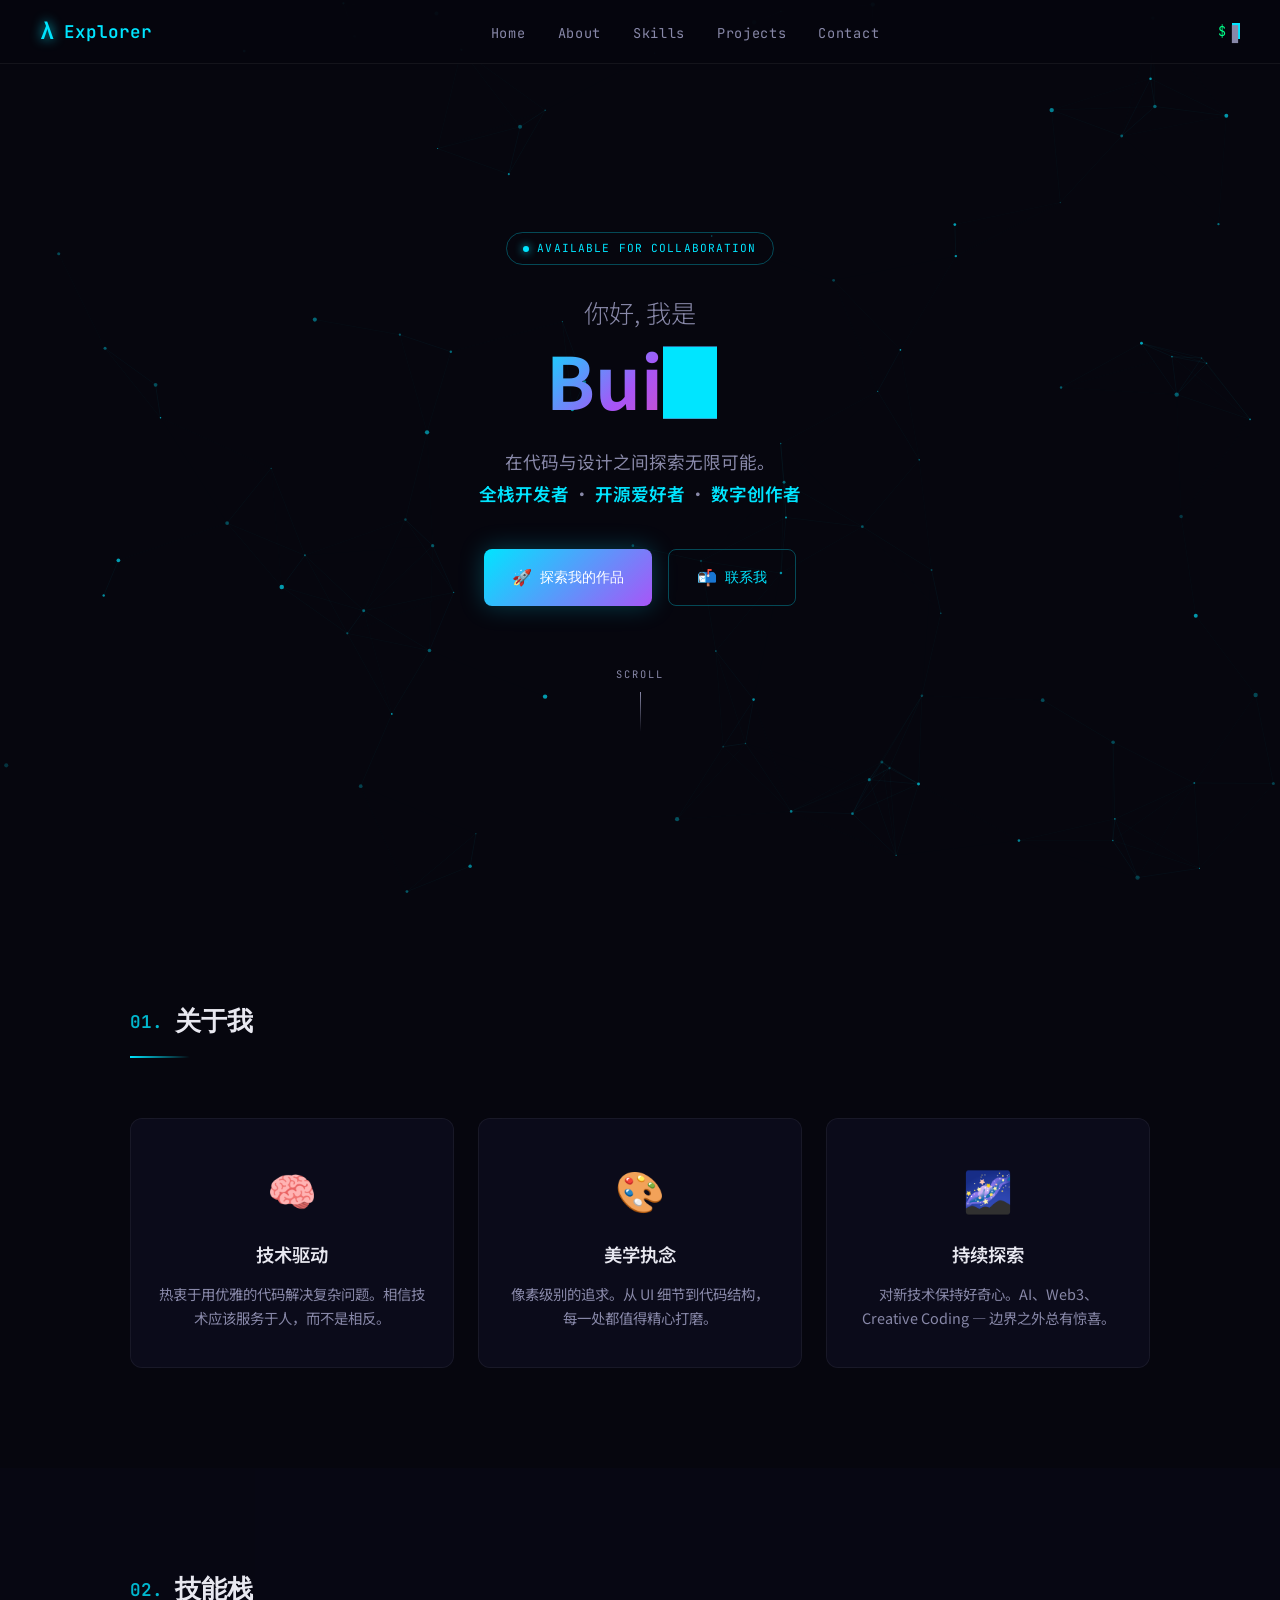
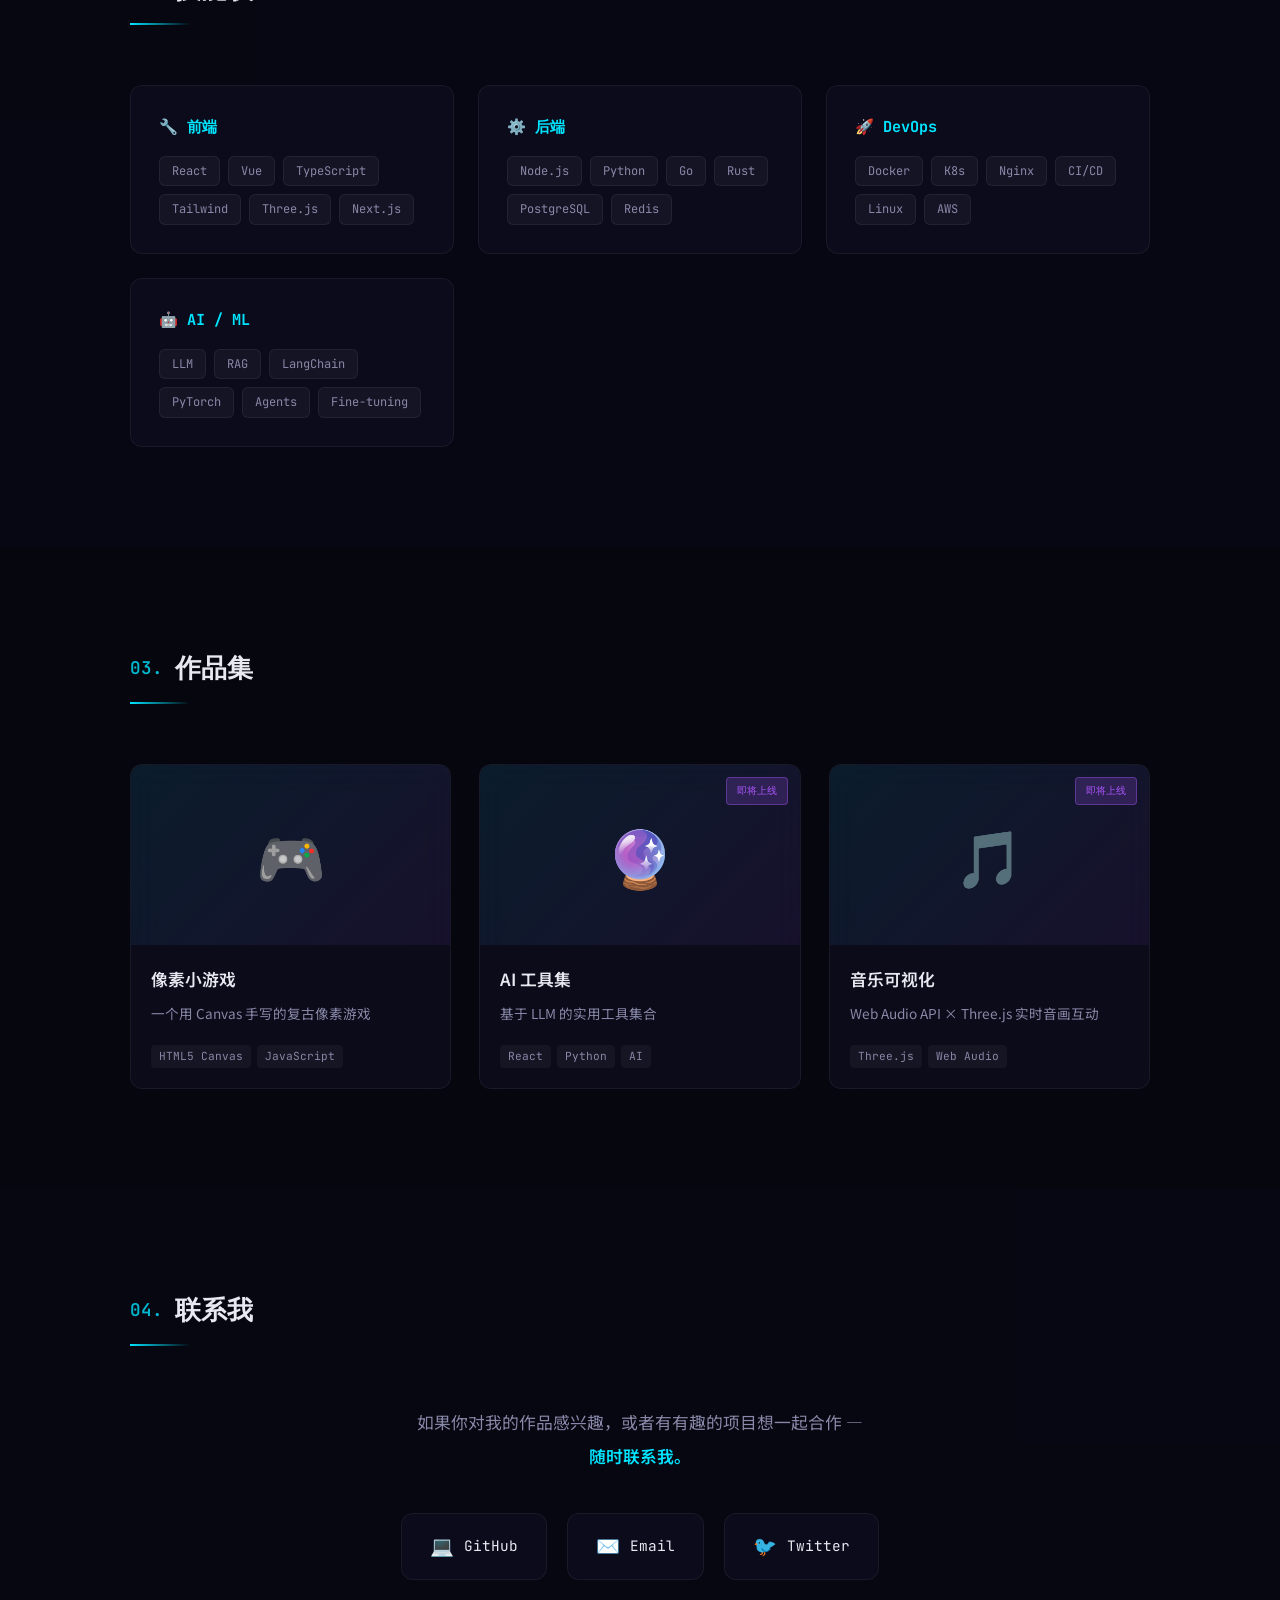
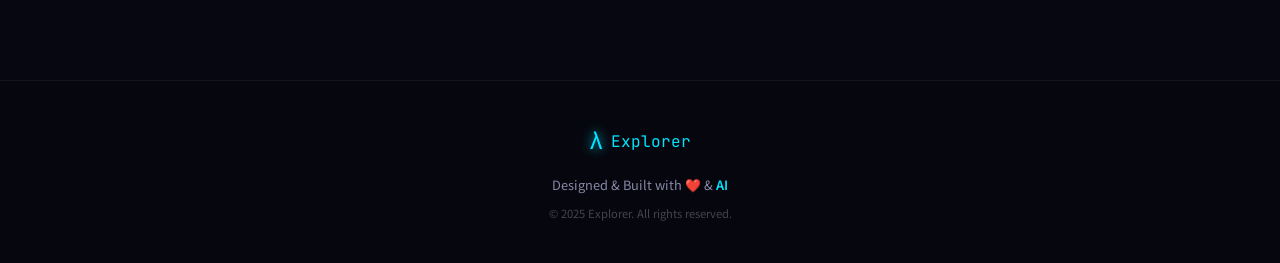
==== site/index.html @ 901f8dda "🌌 feat: 个人个站初始化 - 深空粒子主题静态个站 (HTML/CSS/JS) - Nginx 反代 + Docker 部署 - 可扩展架构：projects/ 目录 + nginx locat" ====
<!DOCTYPE html>
<html lang="zh-CN">
<head>
  <meta charset="UTF-8">
  <meta name="viewport" content="width=device-width, initial-scale=1.0">
  <title>PORTFOLIO · Explorer</title>
  <link rel="stylesheet" href="css/style.css">
  <link rel="preconnect" href="https://fonts.googleapis.com">
  <link rel="preconnect" href="https://fonts.gstatic.com" crossorigin>
  <link href="https://fonts.googleapis.com/css2?family=JetBrains+Mono:wght@300;400;600&family=Noto+Sans+SC:wght@300;400;700&display=swap" rel="stylesheet">
</head>
<body>
  <canvas id="particle-canvas"></canvas>

  <nav class="navbar">
    <div class="nav-brand">
      <span class="nav-logo">λ</span>
      <span class="nav-name">Explorer</span>
    </div>
    <ul class="nav-links">
      <li><a href="#home">Home</a></li>
      <li><a href="#about">About</a></li>
      <li><a href="#skills">Skills</a></li>
      <li><a href="#projects">Projects</a></li>
      <li><a href="#contact">Contact</a></li>
    </ul>
    <div class="nav-terminal">
      <span class="terminal-prompt">$</span>
      <span class="terminal-cursor">▊</span>
    </div>
  </nav>

  <section id="home" class="hero">
    <div class="hero-content">
      <div class="hero-badge">
        <span class="badge-dot"></span> AVAILABLE FOR COLLABORATION
      </div>
      <h1 class="hero-title">
        <span class="title-line">你好, 我是</span>
        <span class="title-name typing-text" id="typing-target"></span>
      </h1>
      <p class="hero-subtitle">
        在代码与设计之间探索无限可能。<br>
        <span class="highlight">全栈开发者</span> · <span class="highlight">开源爱好者</span> · <span class="highlight">数字创作者</span>
      </p>
      <div class="hero-actions">
        <a href="#projects" class="btn btn-primary">
          <span class="btn-icon">🚀</span> 探索我的作品
        </a>
        <a href="#contact" class="btn btn-outline">
          <span class="btn-icon">📬</span> 联系我
        </a>
      </div>
      <div class="scroll-indicator">
        <span>SCROLL</span>
        <div class="scroll-line"></div>
      </div>
    </div>
  </section>

  <section id="about" class="section">
    <div class="section-header">
      <h2 class="section-title">
        <span class="section-number">01.</span> 关于我
      </h2>
      <div class="section-divider"></div>
    </div>
    <div class="about-grid">
      <div class="about-card glass-card">
        <div class="card-icon">🧠</div>
        <h3>技术驱动</h3>
        <p>热衷于用优雅的代码解决复杂问题。相信技术应该服务于人，而不是相反。</p>
      </div>
      <div class="about-card glass-card">
        <div class="card-icon">🎨</div>
        <h3>美学执念</h3>
        <p>像素级别的追求。从 UI 细节到代码结构，每一处都值得精心打磨。</p>
      </div>
      <div class="about-card glass-card">
        <div class="card-icon">🌌</div>
        <h3>持续探索</h3>
        <p>对新技术保持好奇心。AI、Web3、Creative Coding — 边界之外总有惊喜。</p>
      </div>
    </div>
  </section>

  <section id="skills" class="section section-alt">
    <div class="section-header">
      <h2 class="section-title">
        <span class="section-number">02.</span> 技能栈
      </h2>
      <div class="section-divider"></div>
    </div>
    <div class="skills-grid">
      <div class="skill-category">
        <h3>🔧 前端</h3>
        <div class="skill-tags">
          <span class="skill-tag">React</span><span class="skill-tag">Vue</span><span class="skill-tag">TypeScript</span>
          <span class="skill-tag">Tailwind</span><span class="skill-tag">Three.js</span><span class="skill-tag">Next.js</span>
        </div>
      </div>
      <div class="skill-category">
        <h3>⚙️ 后端</h3>
        <div class="skill-tags">
          <span class="skill-tag">Node.js</span><span class="skill-tag">Python</span><span class="skill-tag">Go</span>
          <span class="skill-tag">Rust</span><span class="skill-tag">PostgreSQL</span><span class="skill-tag">Redis</span>
        </div>
      </div>
      <div class="skill-category">
        <h3>🚀 DevOps</h3>
        <div class="skill-tags">
          <span class="skill-tag">Docker</span><span class="skill-tag">K8s</span><span class="skill-tag">Nginx</span>
          <span class="skill-tag">CI/CD</span><span class="skill-tag">Linux</span><span class="skill-tag">AWS</span>
        </div>
      </div>
      <div class="skill-category">
        <h3>🤖 AI / ML</h3>
        <div class="skill-tags">
          <span class="skill-tag">LLM</span><span class="skill-tag">RAG</span><span class="skill-tag">LangChain</span>
          <span class="skill-tag">PyTorch</span><span class="skill-tag">Agents</span><span class="skill-tag">Fine-tuning</span>
        </div>
      </div>
    </div>
  </section>

  <section id="projects" class="section">
    <div class="section-header">
      <h2 class="section-title">
        <span class="section-number">03.</span> 作品集
      </h2>
      <div class="section-divider"></div>
    </div>
    <div class="projects-grid">
      <a href="/projects/game/" class="project-card glass-card project-link">
        <div class="project-thumb">
          <div class="project-thumb-placeholder">🎮</div>
          <div class="project-thumb-overlay"><span>PLAY →</span></div>
        </div>
        <div class="project-info">
          <h4>像素小游戏</h4>
          <p>一个用 Canvas 手写的复古像素游戏</p>
          <div class="project-tech"><span>HTML5 Canvas</span><span>JavaScript</span></div>
        </div>
      </a>
      <div class="project-card glass-card project-soon">
        <div class="project-thumb">
          <div class="project-thumb-placeholder">🔮</div>
          <div class="project-soon-badge">即将上线</div>
        </div>
        <div class="project-info">
          <h4>AI 工具集</h4>
          <p>基于 LLM 的实用工具集合</p>
          <div class="project-tech"><span>React</span><span>Python</span><span>AI</span></div>
        </div>
      </div>
      <div class="project-card glass-card project-soon">
        <div class="project-thumb">
          <div class="project-thumb-placeholder">🎵</div>
          <div class="project-soon-badge">即将上线</div>
        </div>
        <div class="project-info">
          <h4>音乐可视化</h4>
          <p>Web Audio API × Three.js 实时音画互动</p>
          <div class="project-tech"><span>Three.js</span><span>Web Audio</span></div>
        </div>
      </div>
    </div>
  </section>

  <section id="contact" class="section section-alt">
    <div class="section-header">
      <h2 class="section-title">
        <span class="section-number">04.</span> 联系我
      </h2>
      <div class="section-divider"></div>
    </div>
    <div class="contact-content">
      <p class="contact-text">
        如果你对我的作品感兴趣，或者有有趣的项目想一起合作 — <br>
        <span class="highlight">随时联系我。</span>
      </p>
      <div class="contact-links">
        <a href="https://github.com" class="contact-link glass-card" target="_blank">
          <span class="contact-link-icon">💻</span><span>GitHub</span>
        </a>
        <a href="mailto:hello@example.com" class="contact-link glass-card">
          <span class="contact-link-icon">✉️</span><span>Email</span>
        </a>
        <a href="#" class="contact-link glass-card">
          <span class="contact-link-icon">🐦</span><span>Twitter</span>
        </a>
      </div>
    </div>
  </section>

  <footer class="footer">
    <div class="footer-inner">
      <div class="footer-brand">
        <span class="nav-logo">λ</span><span>Explorer</span>
      </div>
      <p class="footer-text">Designed & Built with ❤️ & <span class="highlight">AI</span></p>
      <p class="footer-copy">© 2025 Explorer. All rights reserved.</p>
    </div>
  </footer>

  <script src="js/main.js"></script>
</body>
</html>
---- site/css/style.css ----
/* ===== RESET & BASE ===== */
*, *::before, *::after { box-sizing: border-box; margin: 0; padding: 0; }

:root {
  --bg-deep: #06060e;
  --bg-card: rgba(15, 15, 35, 0.6);
  --bg-card-hover: rgba(20, 20, 50, 0.8);
  --text-primary: #e8e8f0;
  --text-secondary: #8888a8;
  --accent-cyan: #00e5ff;
  --accent-purple: #a855f7;
  --accent-magenta: #ec4899;
  --accent-green: #00ff88;
  --border-subtle: rgba(255, 255, 255, 0.06);
  --border-glow: rgba(0, 229, 255, 0.3);
  --glass-blur: 16px;
  --font-mono: 'JetBrains Mono', 'Courier New', monospace;
  --font-sans: 'Noto Sans SC', -apple-system, sans-serif;
  --navbar-height: 64px;
}

html { scroll-behavior: smooth; }
body {
  font-family: var(--font-sans);
  background: var(--bg-deep);
  color: var(--text-primary);
  line-height: 1.7;
  overflow-x: hidden;
}

/* ===== PARTICLE CANVAS ===== */
#particle-canvas {
  position: fixed;
  top: 0; left: 0;
  width: 100%; height: 100%;
  z-index: 0;
  pointer-events: none;
}

/* ===== NAVBAR ===== */
.navbar {
  position: fixed;
  top: 0; left: 0; right: 0;
  height: var(--navbar-height);
  z-index: 100;
  display: flex;
  align-items: center;
  justify-content: space-between;
  padding: 0 40px;
  background: rgba(6, 6, 14, 0.75);
  backdrop-filter: blur(20px);
  -webkit-backdrop-filter: blur(20px);
  border-bottom: 1px solid var(--border-subtle);
  transition: background 0.3s;
}
.nav-brand {
  display: flex;
  align-items: center;
  gap: 10px;
  font-family: var(--font-mono);
  font-weight: 600;
  font-size: 1.1rem;
  color: var(--accent-cyan);
}
.nav-logo {
  font-size: 1.5rem;
  text-shadow: 0 0 12px var(--accent-cyan);
}
.nav-links {
  display: flex;
  list-style: none;
  gap: 32px;
}
.nav-links a {
  color: var(--text-secondary);
  text-decoration: none;
  font-size: 0.85rem;
  font-family: var(--font-mono);
  letter-spacing: 0.05em;
  transition: color 0.2s;
  position: relative;
}
.nav-links a:hover { color: var(--accent-cyan); }
.nav-links a::after {
  content: '';
  position: absolute;
  bottom: -4px;
  left: 0;
  width: 0;
  height: 1px;
  background: var(--accent-cyan);
  transition: width 0.3s;
}
.nav-links a:hover::after { width: 100%; }

.nav-terminal {
  font-family: var(--font-mono);
  font-size: 0.85rem;
  color: var(--text-secondary);
  display: flex;
  gap: 6px;
  align-items: center;
}
.terminal-prompt { color: var(--accent-green); }
.terminal-cursor {
  display: inline-block;
  width: 8px;
  height: 16px;
  background: var(--accent-cyan);
  animation: blink 1s step-end infinite;
}
@keyframes blink { 50% { opacity: 0; } }

/* ===== HERO ===== */
.hero {
  position: relative;
  z-index: 1;
  min-height: 100vh;
  display: flex;
  align-items: center;
  justify-content: center;
  padding-top: var(--navbar-height);
}
.hero-content {
  text-align: center;
  max-width: 720px;
  padding: 0 24px;
}

.hero-badge {
  display: inline-flex;
  align-items: center;
  gap: 8px;
  padding: 6px 16px;
  border: 1px solid var(--border-glow);
  border-radius: 50px;
  font-family: var(--font-mono);
  font-size: 0.7rem;
  letter-spacing: 0.1em;
  color: var(--accent-cyan);
  margin-bottom: 32px;
  animation: fadeInUp 0.8s ease;
}
.badge-dot {
  width: 6px; height: 6px;
  border-radius: 50%;
  background: var(--accent-cyan);
  box-shadow: 0 0 8px var(--accent-cyan);
  animation: pulse-dot 2s ease-in-out infinite;
}
@keyframes pulse-dot {
  0%, 100% { opacity: 1; }
  50% { opacity: 0.3; }
}

.hero-title {
  font-size: clamp(2.5rem, 6vw, 4.5rem);
  font-weight: 300;
  line-height: 1.2;
  margin-bottom: 24px;
  animation: fadeInUp 0.8s ease 0.2s both;
}
.title-line { display: block; color: var(--text-secondary); font-size: 0.35em; margin-bottom: 8px; }
.title-name {
  display: inline-block;
  background: linear-gradient(135deg, var(--accent-cyan), var(--accent-purple), var(--accent-magenta));
  -webkit-background-clip: text;
  background-clip: text;
  -webkit-text-fill-color: transparent;
  font-weight: 700;
  min-height: 1.2em;
}
.typing-text::after {
  content: '▊';
  -webkit-text-fill-color: var(--accent-cyan);
  animation: blink 1s step-end infinite;
}

.hero-subtitle {
  font-size: 1.1rem;
  color: var(--text-secondary);
  line-height: 1.8;
  margin-bottom: 40px;
  animation: fadeInUp 0.8s ease 0.4s both;
}
.highlight {
  color: var(--accent-cyan);
  font-weight: 600;
}

.hero-actions {
  display: flex;
  gap: 16px;
  justify-content: center;
  flex-wrap: wrap;
  animation: fadeInUp 0.8s ease 0.6s both;
}

/* ===== BUTTONS ===== */
.btn {
  display: inline-flex;
  align-items: center;
  gap: 8px;
  padding: 14px 28px;
  border-radius: 8px;
  font-family: var(--font-mono);
  font-size: 0.85rem;
  font-weight: 500;
  text-decoration: none;
  transition: all 0.3s;
  cursor: pointer;
  border: none;
}
.btn-primary {
  background: linear-gradient(135deg, var(--accent-cyan), var(--accent-purple));
  color: #fff;
  box-shadow: 0 0 24px rgba(0, 229, 255, 0.25);
}
.btn-primary:hover {
  transform: translateY(-2px);
  box-shadow: 0 0 36px rgba(0, 229, 255, 0.4);
}
.btn-outline {
  background: transparent;
  border: 1px solid var(--border-glow);
  color: var(--accent-cyan);
}
.btn-outline:hover {
  background: rgba(0, 229, 255, 0.08);
  transform: translateY(-2px);
}
.btn-icon { font-size: 1rem; }

/* ===== SCROLL INDICATOR ===== */
.scroll-indicator {
  margin-top: 60px;
  display: flex;
  flex-direction: column;
  align-items: center;
  gap: 8px;
  font-family: var(--font-mono);
  font-size: 0.65rem;
  letter-spacing: 0.2em;
  color: var(--text-secondary);
  animation: fadeInUp 1s ease 0.8s both;
}
.scroll-line {
  width: 1px;
  height: 40px;
  background: linear-gradient(to bottom, var(--text-secondary), transparent);
  animation: scrollPulse 2s ease-in-out infinite;
}
@keyframes scrollPulse {
  0%, 100% { opacity: 0.3; transform: scaleY(1); }
  50% { opacity: 1; transform: scaleY(1.2); }
}

@keyframes fadeInUp {
  from { opacity: 0; transform: translateY(30px); }
  to { opacity: 1; transform: translateY(0); }
}

/* ===== SECTIONS ===== */
.section {
  position: relative;
  z-index: 1;
  padding: 100px 40px;
  max-width: 1100px;
  margin: 0 auto;
}
.section-alt {
  background: rgba(10, 10, 30, 0.3);
  max-width: 100%;
  padding-left: 0;
  padding-right: 0;
}
.section-alt > * {
  max-width: 1100px;
  margin-left: auto;
  margin-right: auto;
  padding-left: 40px;
  padding-right: 40px;
}
.section-header {
  margin-bottom: 60px;
}
.section-title {
  font-family: var(--font-mono);
  font-size: 1.6rem;
  font-weight: 600;
  color: var(--text-primary);
  display: flex;
  align-items: center;
  gap: 12px;
}
.section-number {
  color: var(--accent-cyan);
  font-size: 1.1rem;
  opacity: 0.8;
}
.section-divider {
  margin-top: 12px;
  width: 60px;
  height: 2px;
  background: linear-gradient(90deg, var(--accent-cyan), transparent);
}

/* ===== GLASS CARDS ===== */
.glass-card {
  background: var(--bg-card);
  backdrop-filter: blur(var(--glass-blur));
  -webkit-backdrop-filter: blur(var(--glass-blur));
  border: 1px solid var(--border-subtle);
  border-radius: 12px;
  transition: all 0.4s;
}
.glass-card:hover {
  background: var(--bg-card-hover);
  border-color: var(--border-glow);
  transform: translateY(-4px);
  box-shadow: 0 12px 40px rgba(0, 0, 0, 0.4), 0 0 24px rgba(0, 229, 255, 0.08);
}

/* ===== ABOUT ===== */
.about-grid {
  display: grid;
  grid-template-columns: repeat(auto-fit, minmax(280px, 1fr));
  gap: 24px;
}
.about-card {
  padding: 36px 28px;
  text-align: center;
}
.about-card .card-icon { font-size: 2.5rem; margin-bottom: 16px; }
.about-card h3 {
  font-size: 1.15rem;
  font-weight: 600;
  margin-bottom: 12px;
  color: var(--text-primary);
}
.about-card p {
  font-size: 0.9rem;
  color: var(--text-secondary);
  line-height: 1.7;
}

/* ===== SKILLS ===== */
.skills-grid {
  display: grid;
  grid-template-columns: repeat(auto-fit, minmax(240px, 1fr));
  gap: 24px;
}
.skill-category {
  padding: 28px;
  background: var(--bg-card);
  backdrop-filter: blur(var(--glass-blur));
  -webkit-backdrop-filter: blur(var(--glass-blur));
  border: 1px solid var(--border-subtle);
  border-radius: 12px;
}
.skill-category h3 {
  font-family: var(--font-mono);
  font-size: 0.95rem;
  margin-bottom: 16px;
  color: var(--accent-cyan);
}
.skill-tags {
  display: flex;
  flex-wrap: wrap;
  gap: 8px;
}
.skill-tag {
  padding: 4px 12px;
  background: rgba(255, 255, 255, 0.04);
  border: 1px solid var(--border-subtle);
  border-radius: 6px;
  font-family: var(--font-mono);
  font-size: 0.75rem;
  color: var(--text-secondary);
  transition: all 0.2s;
}
.skill-tag:hover {
  color: var(--accent-cyan);
  border-color: var(--border-glow);
}

/* ===== PROJECTS ===== */
.projects-grid {
  display: grid;
  grid-template-columns: repeat(auto-fit, minmax(300px, 1fr));
  gap: 28px;
}
.project-card {
  overflow: hidden;
  text-decoration: none;
  color: inherit;
  display: flex;
  flex-direction: column;
}
.project-link:hover { cursor: pointer; }
.project-thumb {
  position: relative;
  height: 180px;
  background: linear-gradient(135deg, rgba(0,229,255,0.08), rgba(168,85,247,0.08));
  display: flex;
  align-items: center;
  justify-content: center;
  overflow: hidden;
}
.project-thumb-placeholder {
  font-size: 3.5rem;
  transition: transform 0.4s;
}
.project-card:hover .project-thumb-placeholder { transform: scale(1.15); }
.project-thumb-overlay {
  position: absolute;
  inset: 0;
  background: rgba(0, 0, 0, 0.7);
  display: flex;
  align-items: center;
  justify-content: center;
  opacity: 0;
  transition: opacity 0.3s;
  font-family: var(--font-mono);
  font-size: 0.9rem;
  color: var(--accent-cyan);
  letter-spacing: 0.1em;
}
.project-card:hover .project-thumb-overlay { opacity: 1; }
.project-soon-badge {
  position: absolute;
  top: 12px; right: 12px;
  padding: 4px 10px;
  background: rgba(168, 85, 247, 0.2);
  border: 1px solid rgba(168, 85, 247, 0.4);
  border-radius: 4px;
  font-family: var(--font-mono);
  font-size: 0.65rem;
  color: var(--accent-purple);
}
.project-info {
  padding: 20px;
  flex: 1;
  display: flex;
  flex-direction: column;
  gap: 8px;
}
.project-info h4 {
  font-size: 1.05rem;
  font-weight: 600;
}
.project-info p {
  font-size: 0.85rem;
  color: var(--text-secondary);
}
.project-tech {
  display: flex;
  flex-wrap: wrap;
  gap: 6px;
  margin-top: auto;
  padding-top: 12px;
}
.project-tech span {
  padding: 2px 8px;
  background: rgba(255, 255, 255, 0.04);
  border-radius: 4px;
  font-family: var(--font-mono);
  font-size: 0.7rem;
  color: var(--text-secondary);
}

/* ===== CONTACT ===== */
.contact-content {
  text-align: center;
}
.contact-text {
  font-size: 1.05rem;
  color: var(--text-secondary);
  margin-bottom: 40px;
  line-height: 2;
}
.contact-links {
  display: flex;
  gap: 20px;
  justify-content: center;
  flex-wrap: wrap;
}
.contact-link {
  display: flex;
  align-items: center;
  gap: 10px;
  padding: 16px 28px;
  text-decoration: none;
  color: var(--text-primary);
  font-family: var(--font-mono);
  font-size: 0.9rem;
  transition: all 0.3s;
}
.contact-link:hover {
  color: var(--accent-cyan);
  border-color: var(--border-glow);
}
.contact-link-icon { font-size: 1.2rem; }

/* ===== FOOTER ===== */
.footer {
  position: relative;
  z-index: 1;
  border-top: 1px solid var(--border-subtle);
  padding: 40px;
}
.footer-inner {
  max-width: 1100px;
  margin: 0 auto;
  text-align: center;
}
.footer-brand {
  display: flex;
  align-items: center;
  justify-content: center;
  gap: 8px;
  font-family: var(--font-mono);
  font-size: 1rem;
  color: var(--accent-cyan);
  margin-bottom: 12px;
}
.footer-text {
  font-size: 0.8rem;
  color: var(--text-secondary);
  margin-bottom: 8px;
}
.footer-copy {
  font-size: 0.7rem;
  color: rgba(255, 255, 255, 0.25);
}

/* ===== RESPONSIVE ===== */
@media (max-width: 768px) {
  .navbar { padding: 0 20px; }
  .nav-links { display: none; }
  .section { padding: 80px 20px; }
  .section-alt > * { padding-left: 20px; padding-right: 20px; }
  .hero-content { padding: 0 16px; }
  .about-grid, .skills-grid, .projects-grid {
    grid-template-columns: 1fr;
  }
  .hero-actions { flex-direction: column; align-items: center; }
  .btn { width: 100%; justify-content: center; }
}

/* ===== SCROLL REVEAL ===== */
.reveal {
  opacity: 0;
  transform: translateY(40px);
  transition: all 0.7s cubic-bezier(0.22, 1, 0.36, 1);
}
.reveal.visible {
  opacity: 1;
  transform: translateY(0);
}
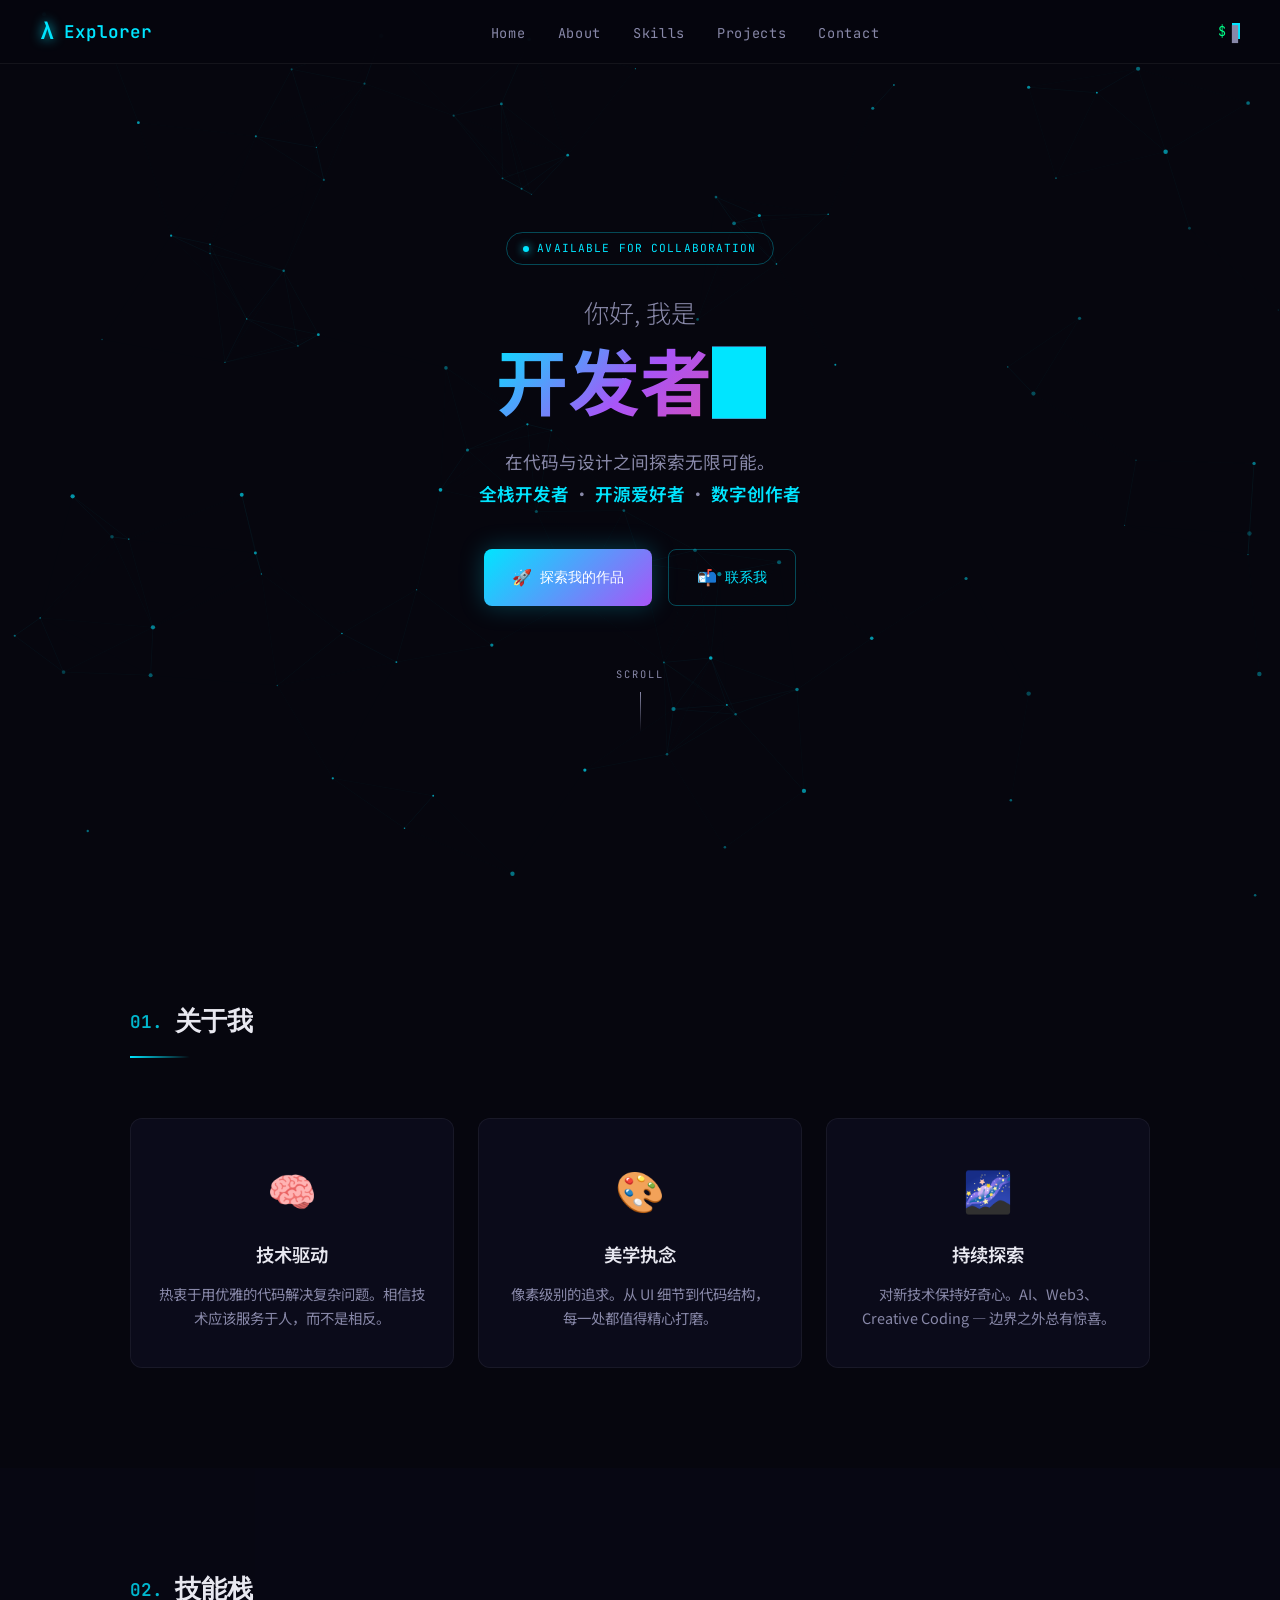
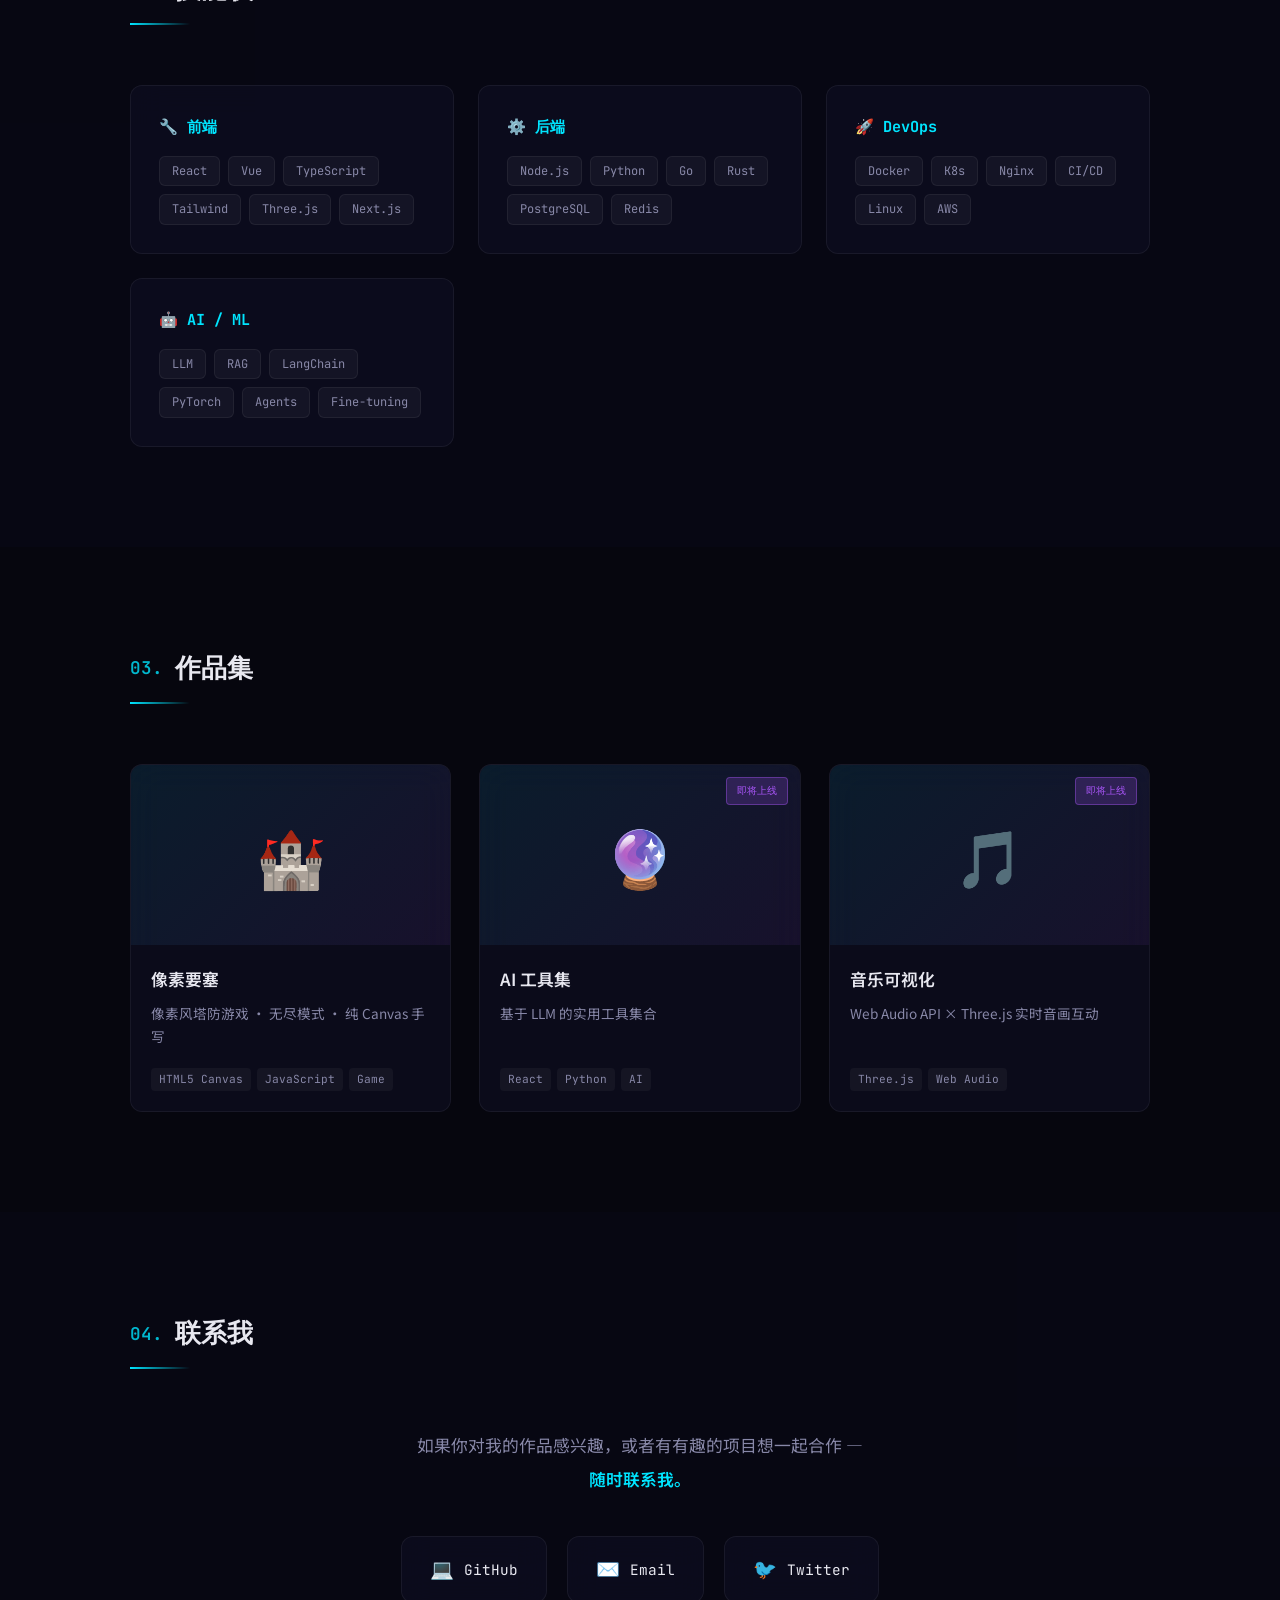
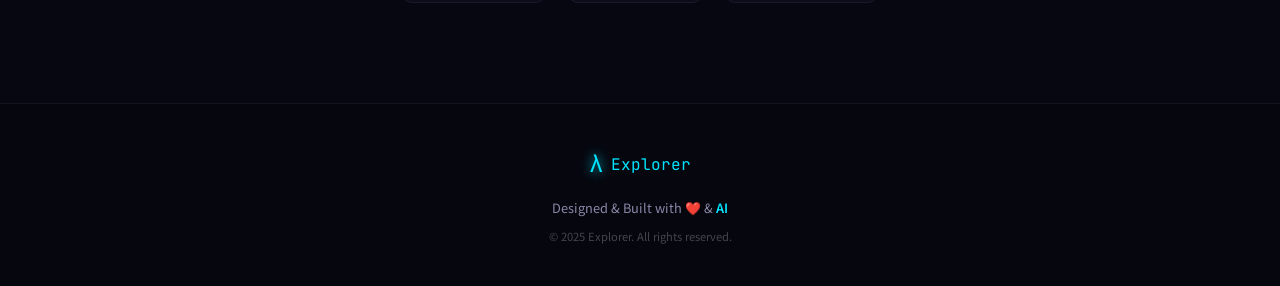
==== commit def82c82: "feat: 添加像素要塞塔防游戏 - 纯前端 HTML5 Canvas，零依赖 - 4 种塔 (箭/炮/冰/电) × 3 级升级 - 5 种敌人，无尽波次，难度指数增长 - 蛇形地图 20×14 网格" ====
--- a/site/index.html
+++ b/site/index.html
@@ -133,13 +133,13 @@
     <div class="projects-grid">
       <a href="/projects/game/" class="project-card glass-card project-link">
         <div class="project-thumb">
-          <div class="project-thumb-placeholder">🎮</div>
+          <div class="project-thumb-placeholder">🏰</div>
           <div class="project-thumb-overlay"><span>PLAY →</span></div>
         </div>
         <div class="project-info">
-          <h4>像素小游戏</h4>
-          <p>一个用 Canvas 手写的复古像素游戏</p>
-          <div class="project-tech"><span>HTML5 Canvas</span><span>JavaScript</span></div>
+          <h4>像素要塞</h4>
+          <p>像素风塔防游戏 · 无尽模式 · 纯 Canvas 手写</p>
+          <div class="project-tech"><span>HTML5 Canvas</span><span>JavaScript</span><span>Game</span></div>
         </div>
       </a>
       <div class="project-card glass-card project-soon">
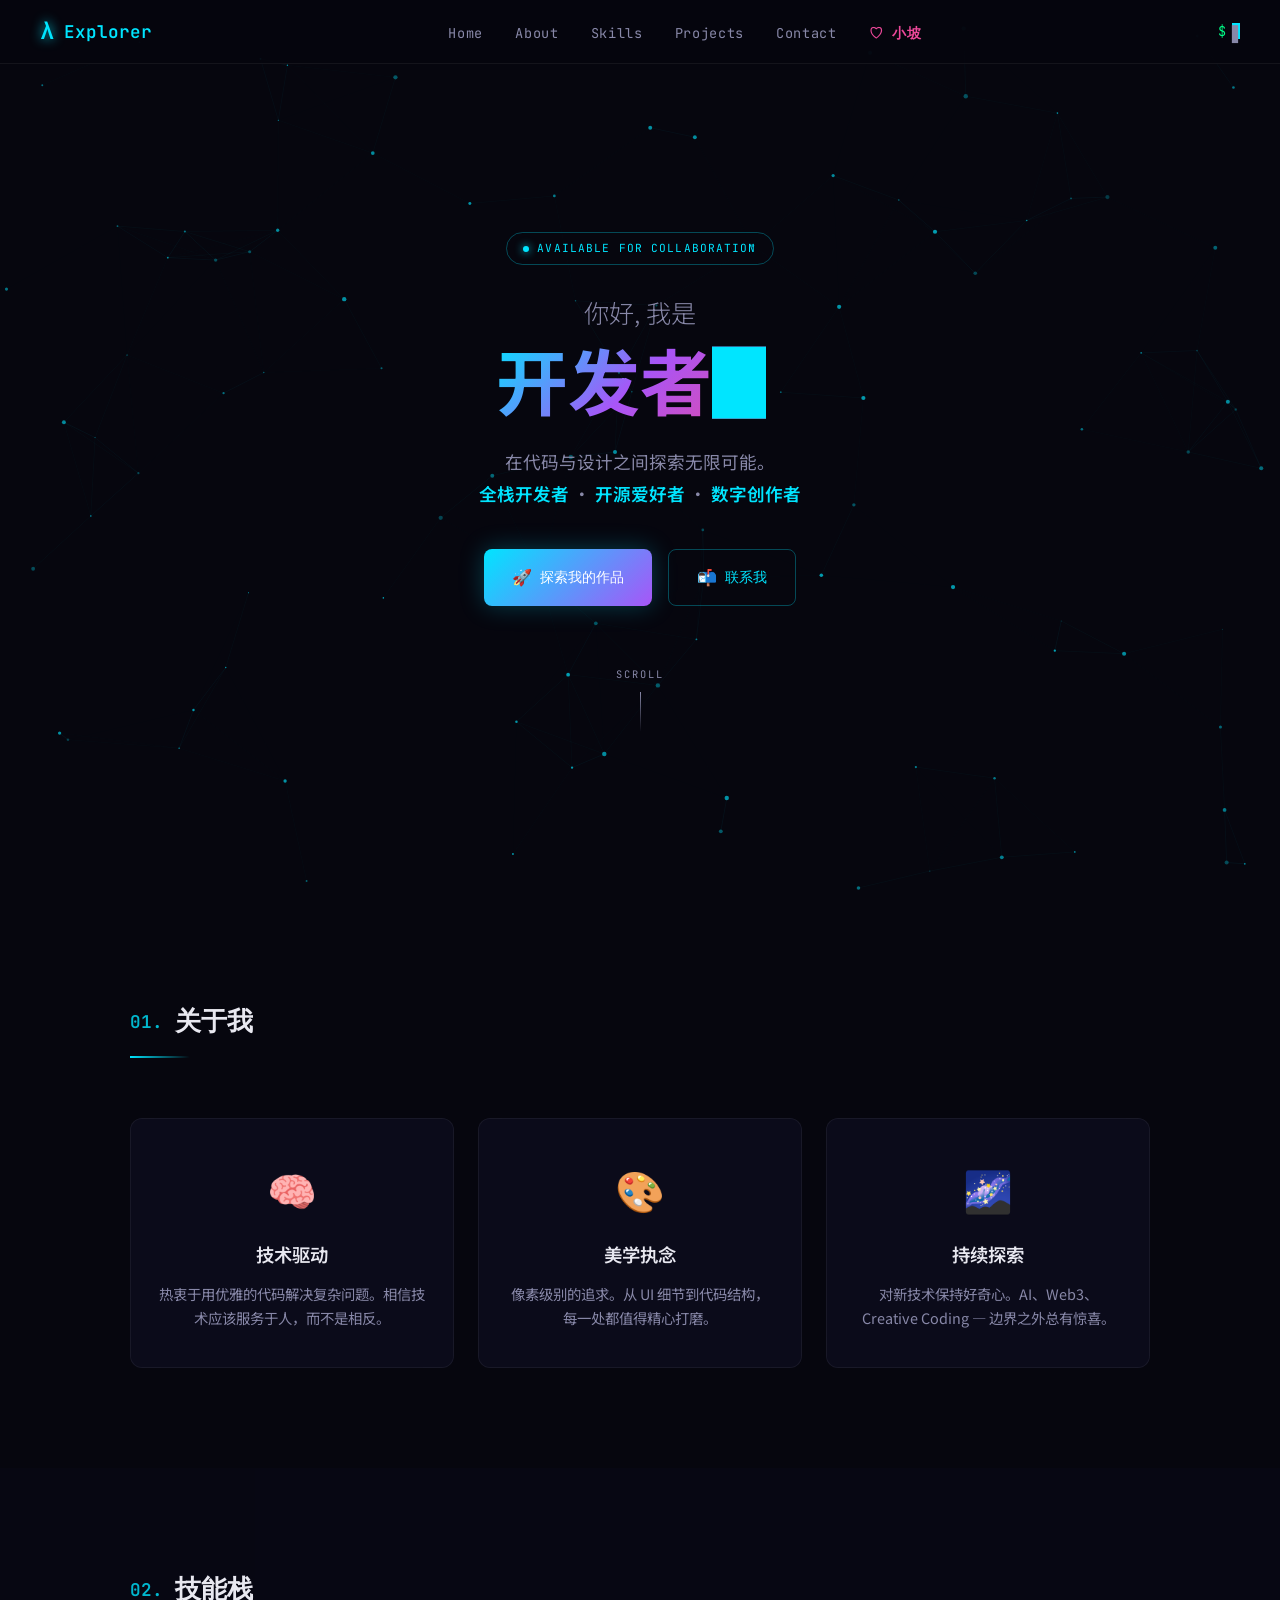
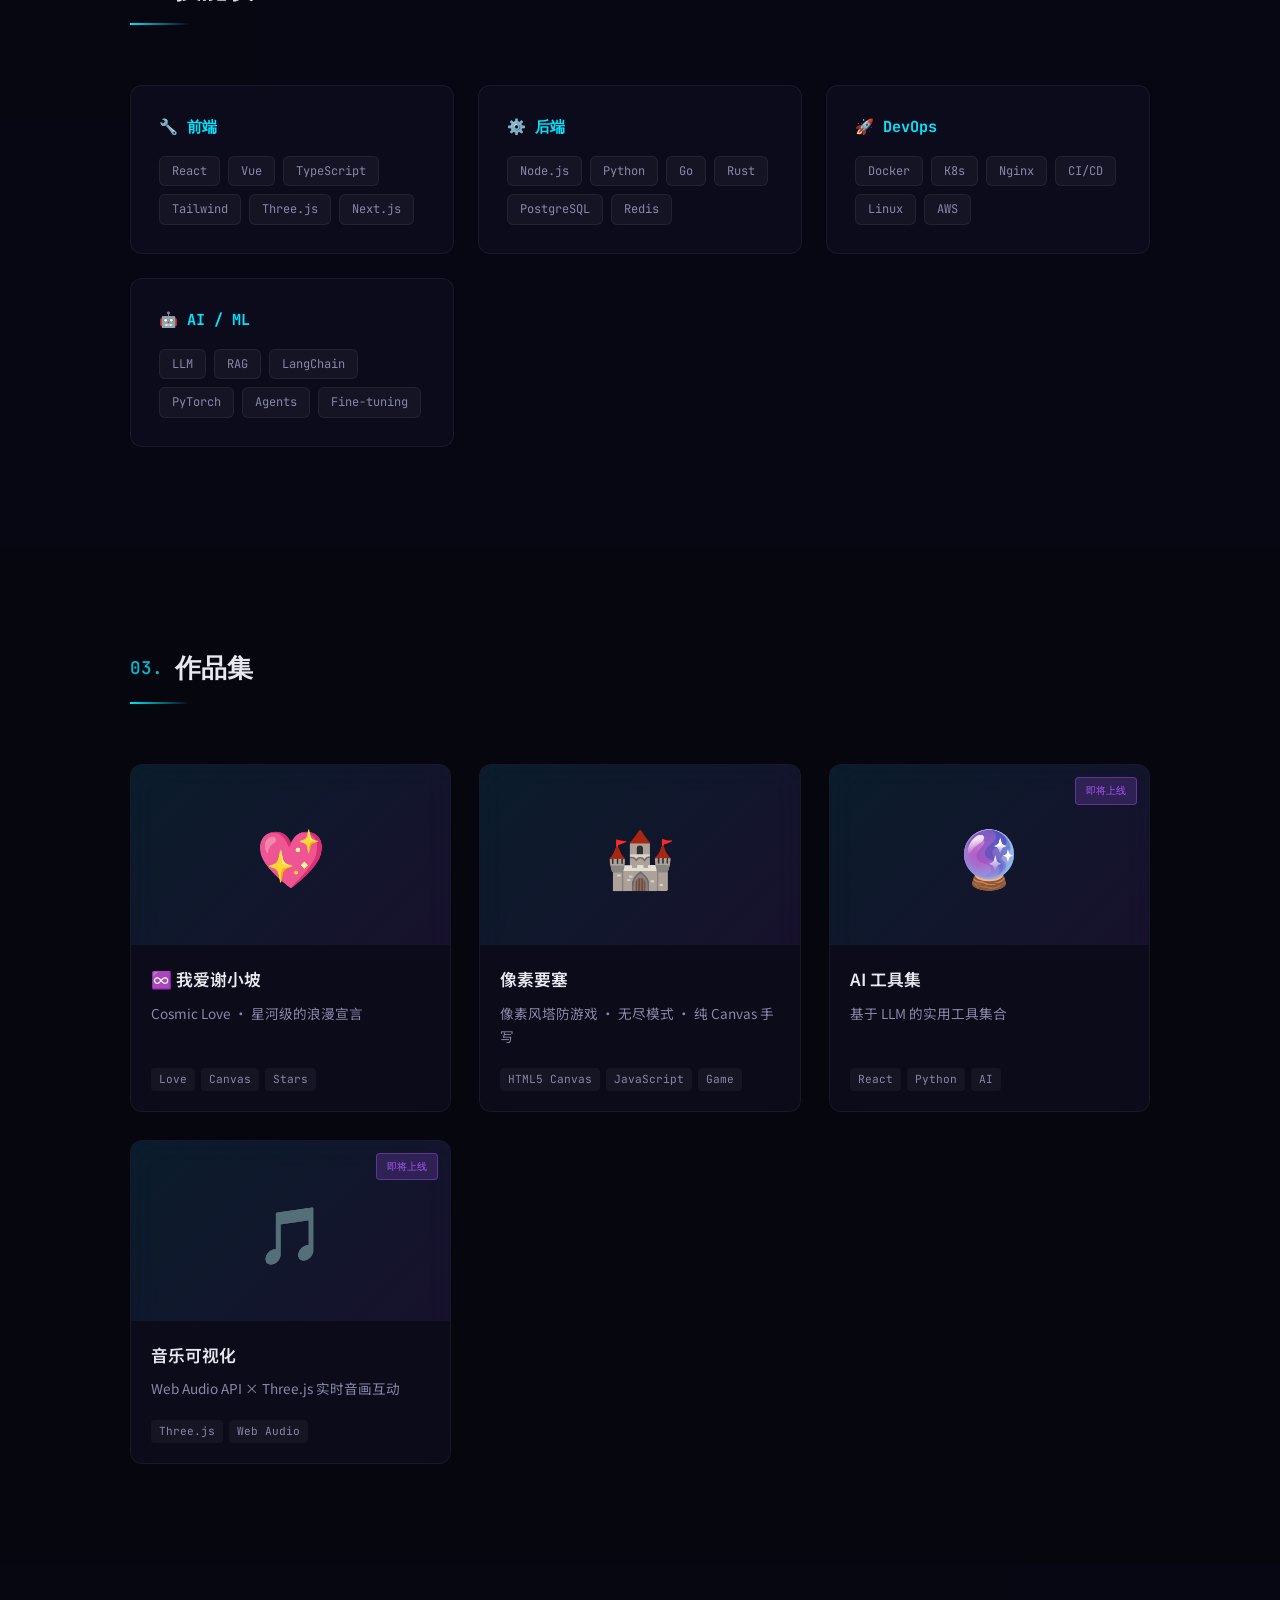
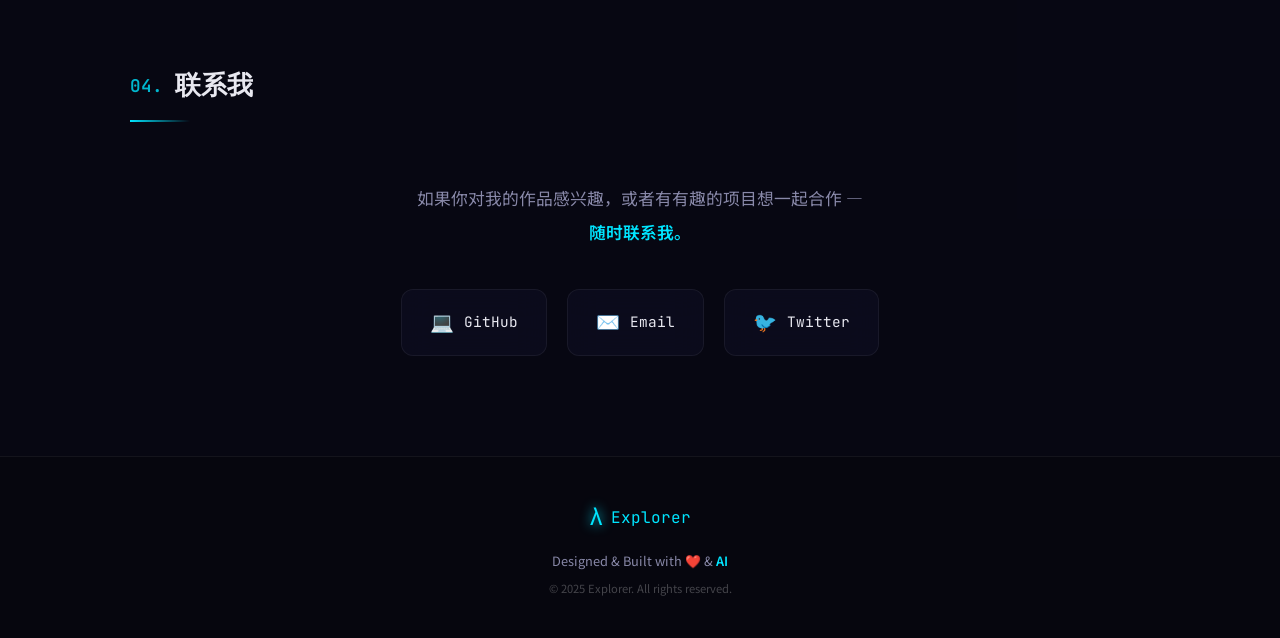
==== commit 36a37095: "feat: 添加「我爱谢小坡」Cosmic Love 告白页面 科技感 × 浪漫美学独立页面： - 三 Canvas 图层：动态星空 + 心形粒子轨道 + 音符漂浮 - 渐变霓虹标题 + 音频可视化装" ====
--- a/site/index.html
+++ b/site/index.html
@@ -23,6 +23,7 @@
       <li><a href="#skills">Skills</a></li>
       <li><a href="#projects">Projects</a></li>
       <li><a href="#contact">Contact</a></li>
+      <li><a href="/xiexiaopo/" class="nav-love">♡ 小坡</a></li>
     </ul>
     <div class="nav-terminal">
       <span class="terminal-prompt">$</span>
@@ -131,6 +132,17 @@
       <div class="section-divider"></div>
     </div>
     <div class="projects-grid">
+      <a href="/xiexiaopo/" class="project-card glass-card project-link">
+        <div class="project-thumb">
+          <div class="project-thumb-placeholder">💖</div>
+          <div class="project-thumb-overlay"><span>VIEW →</span></div>
+        </div>
+        <div class="project-info">
+          <h4>♾️ 我爱谢小坡</h4>
+          <p>Cosmic Love · 星河级的浪漫宣言</p>
+          <div class="project-tech"><span>Love</span><span>Canvas</span><span>Stars</span></div>
+        </div>
+      </a>
       <a href="/projects/game/" class="project-card glass-card project-link">
         <div class="project-thumb">
           <div class="project-thumb-placeholder">🏰</div>
--- a/site/css/style.css
+++ b/site/css/style.css
@@ -558,3 +558,11 @@
   opacity: 1;
   transform: translateY(0);
 }
+
+/* ===== LOVE NAV LINK ===== */
+.nav-love {
+  color: var(--accent-magenta) !important;
+  font-weight: 600 !important;
+}
+.nav-love:hover { color: #fff !important; text-shadow: 0 0 20px rgba(236, 72, 153, 0.6); }
+.nav-love::after { background: var(--accent-magenta) !important; }
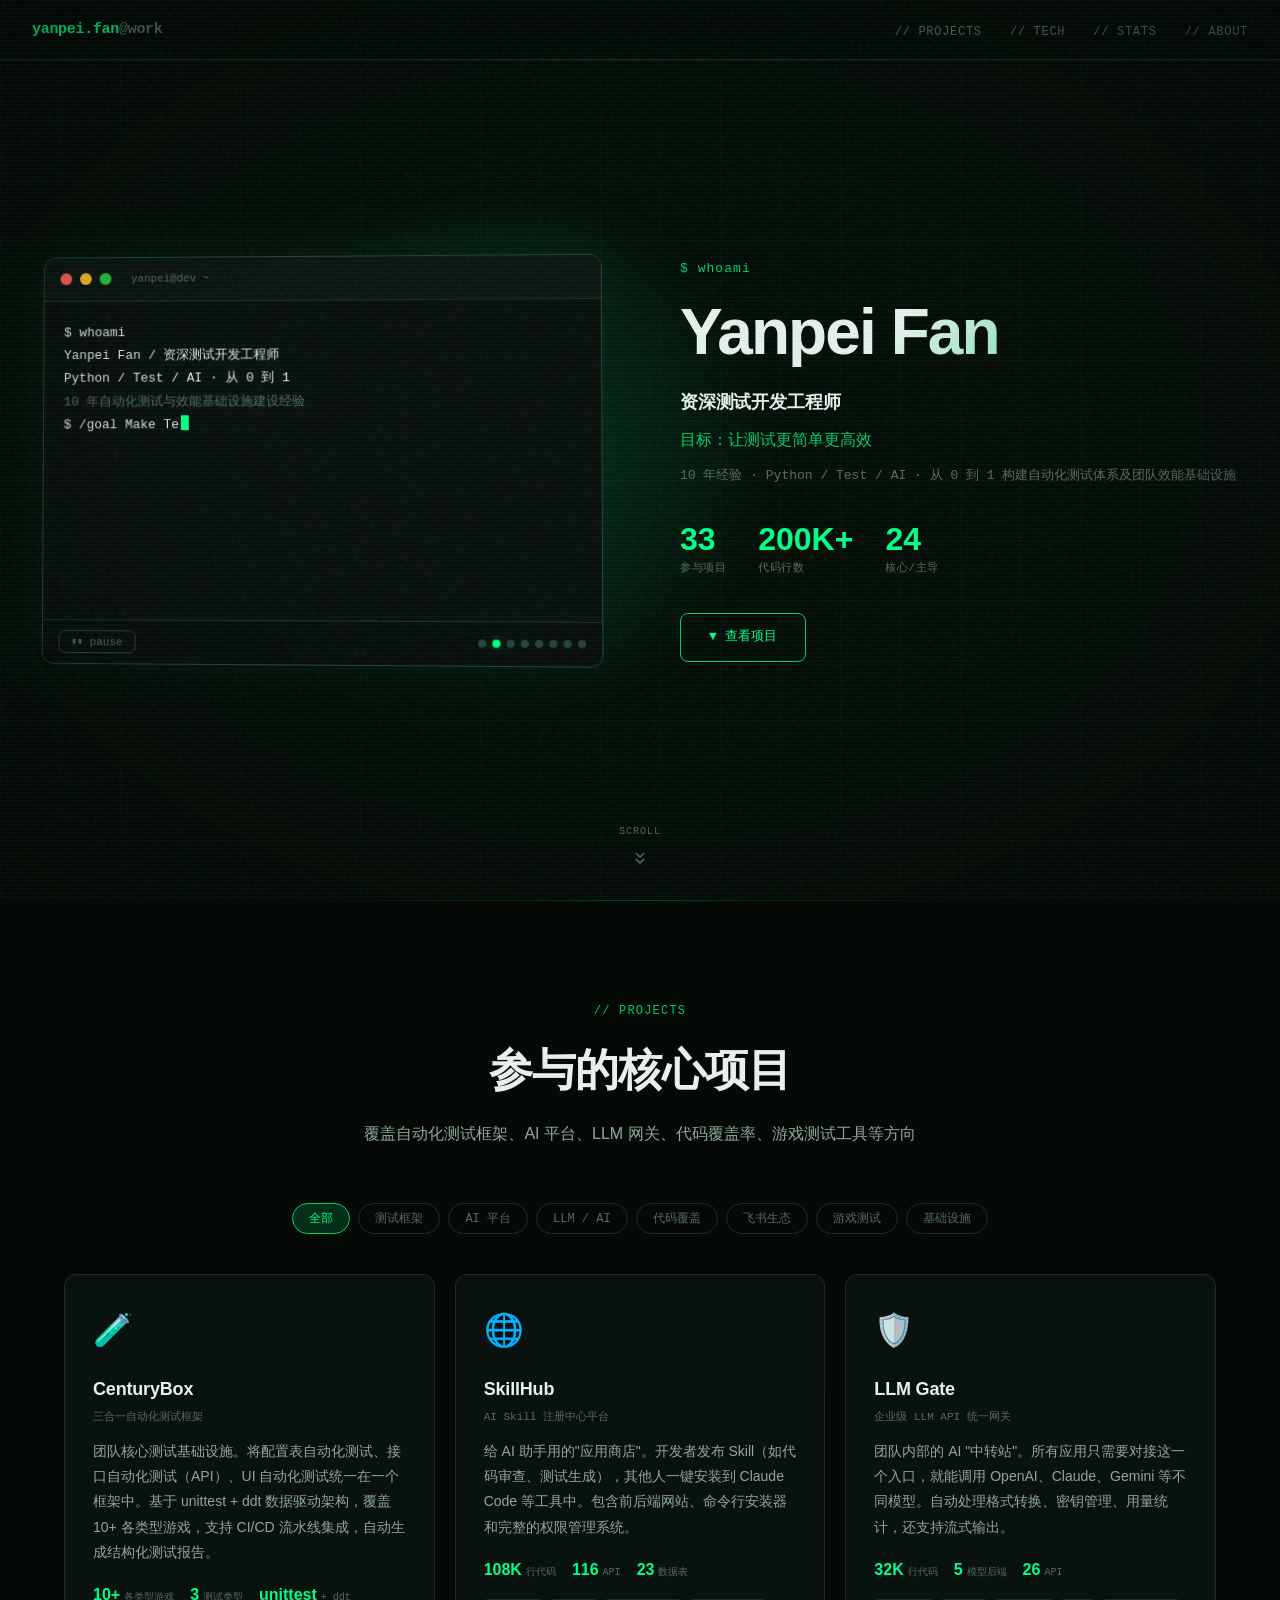
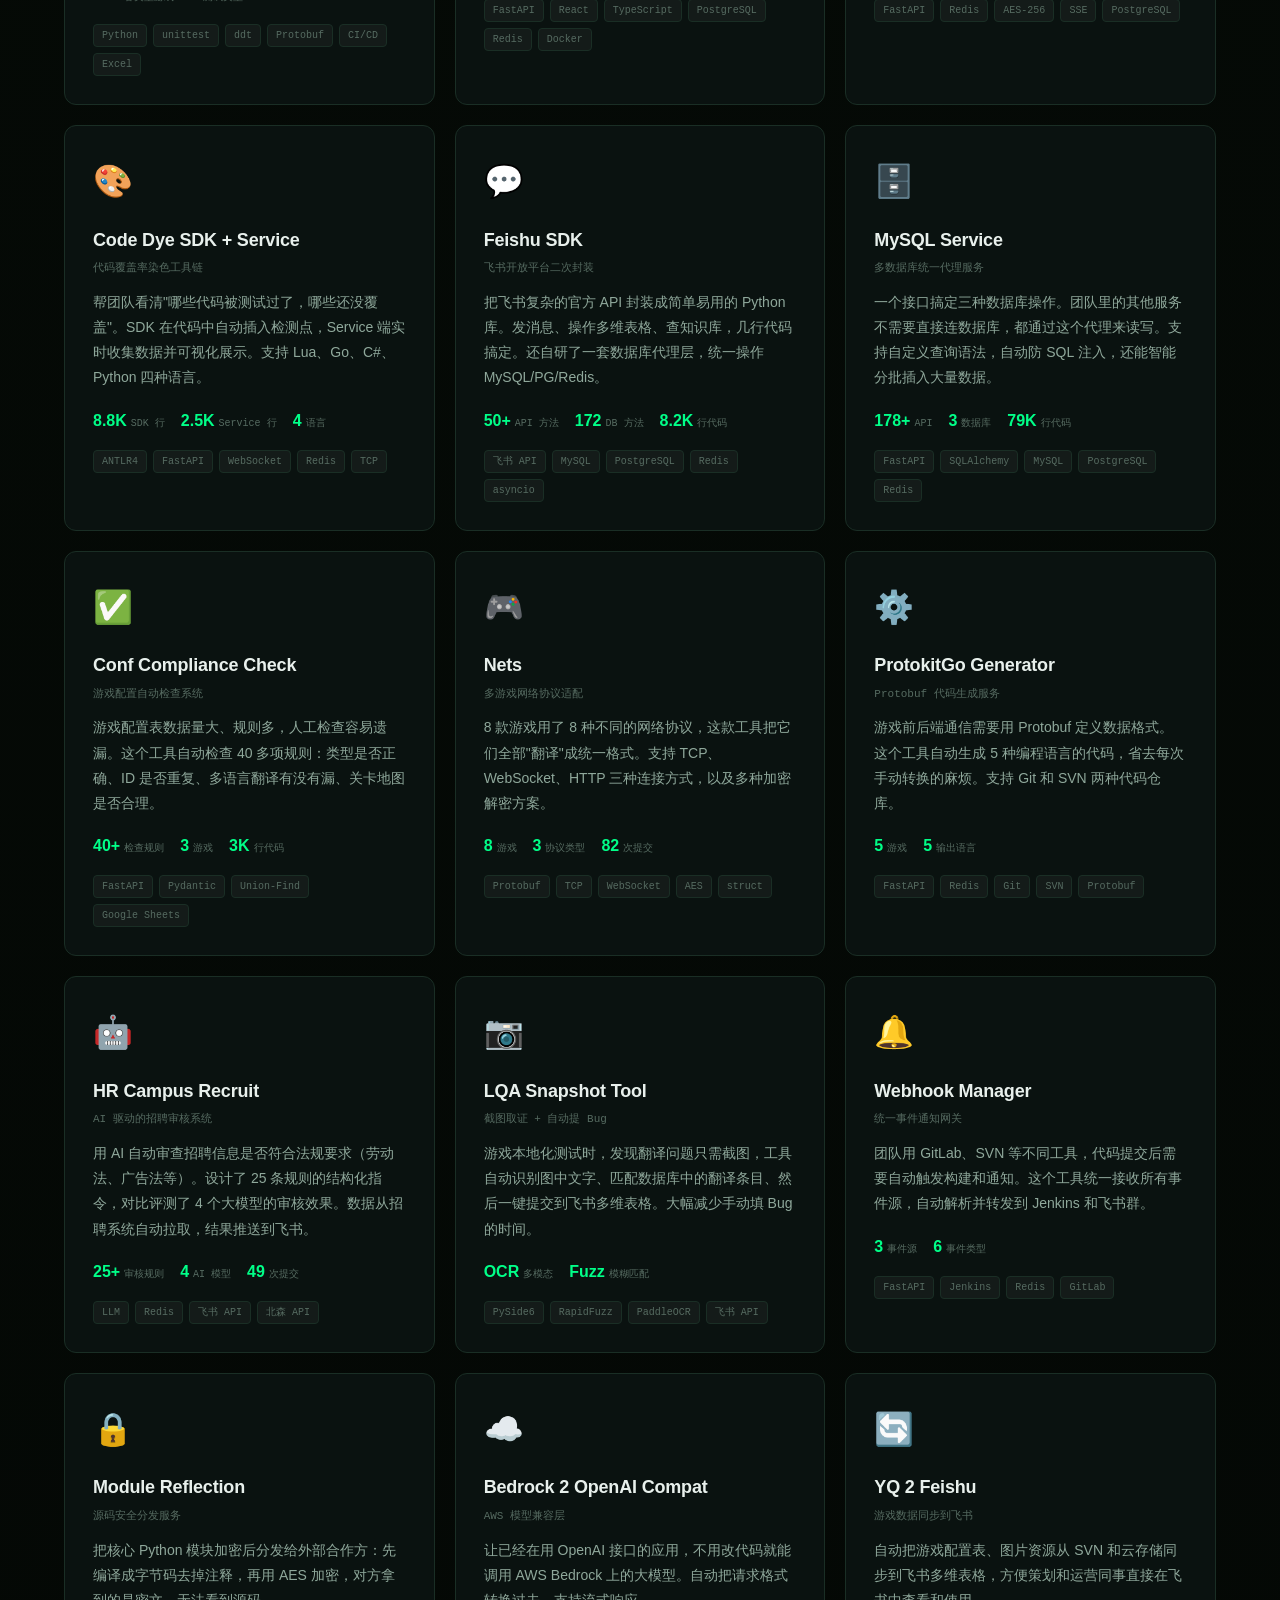
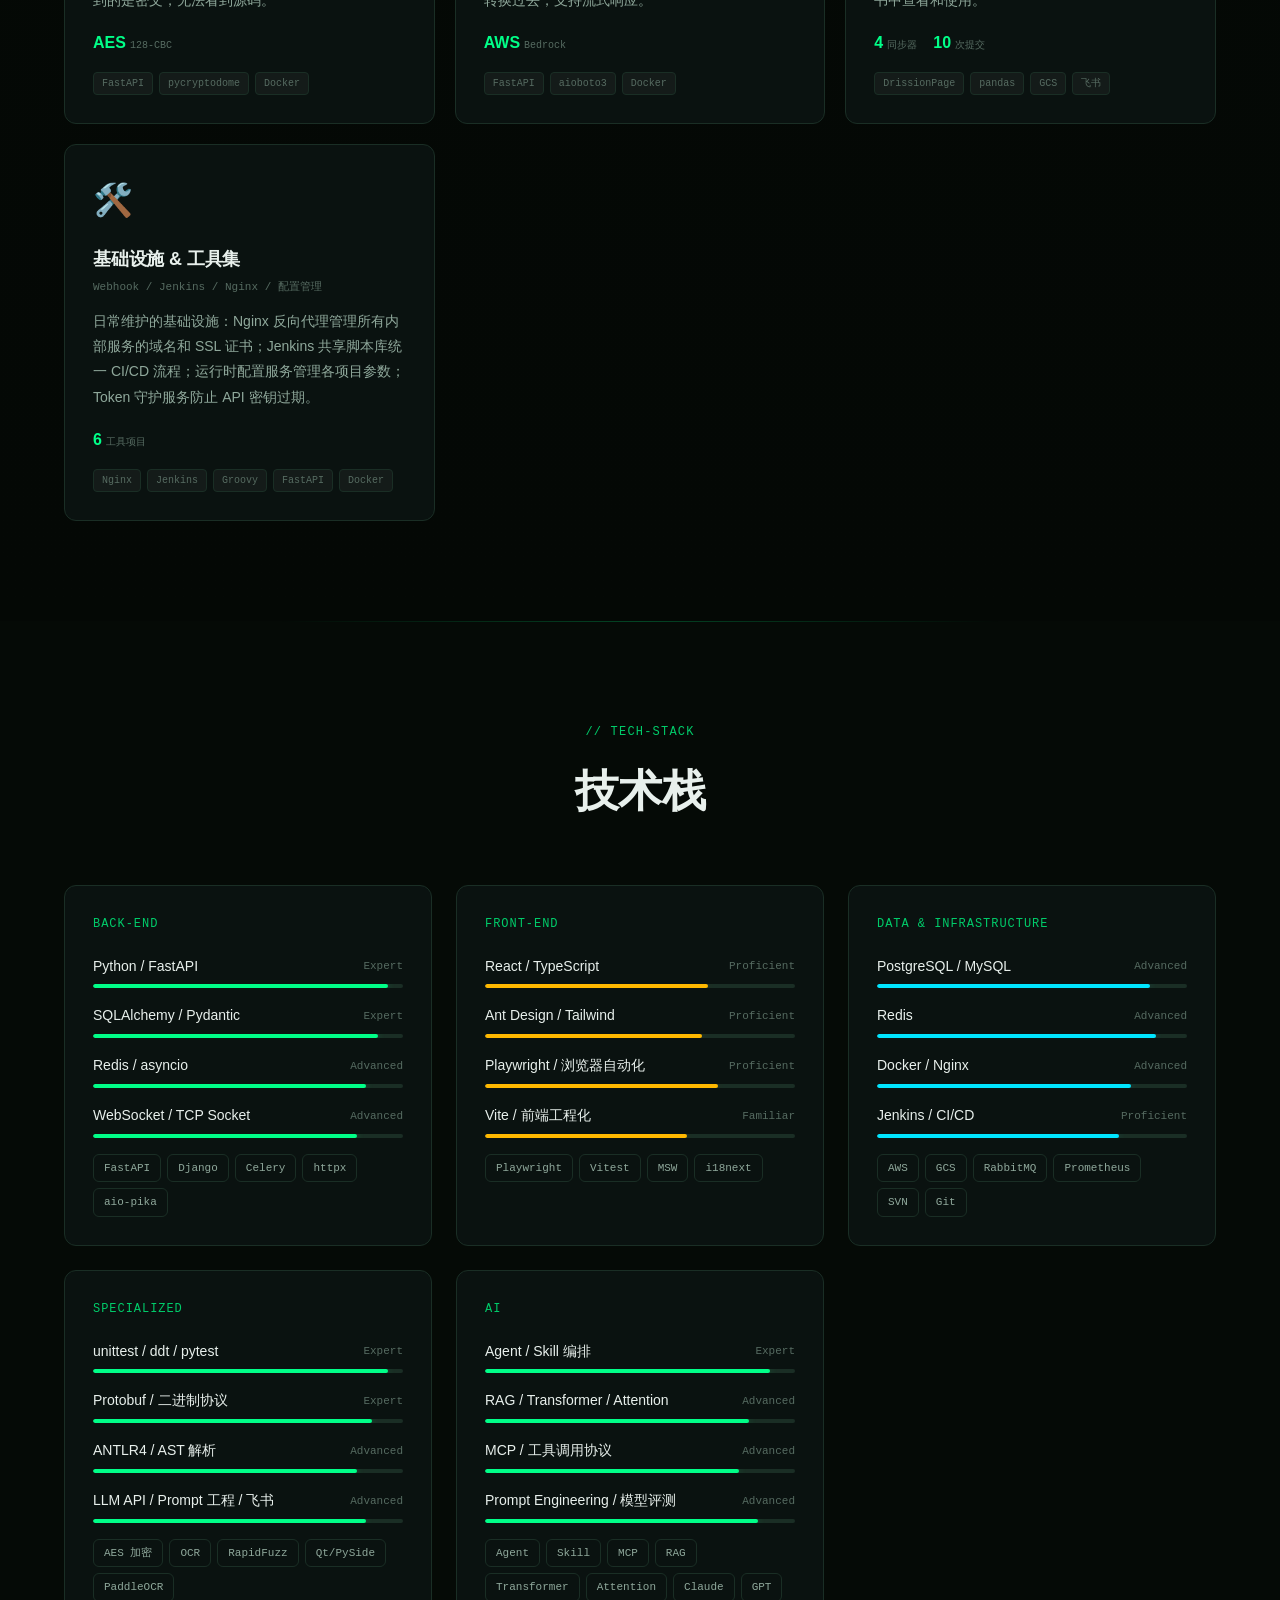
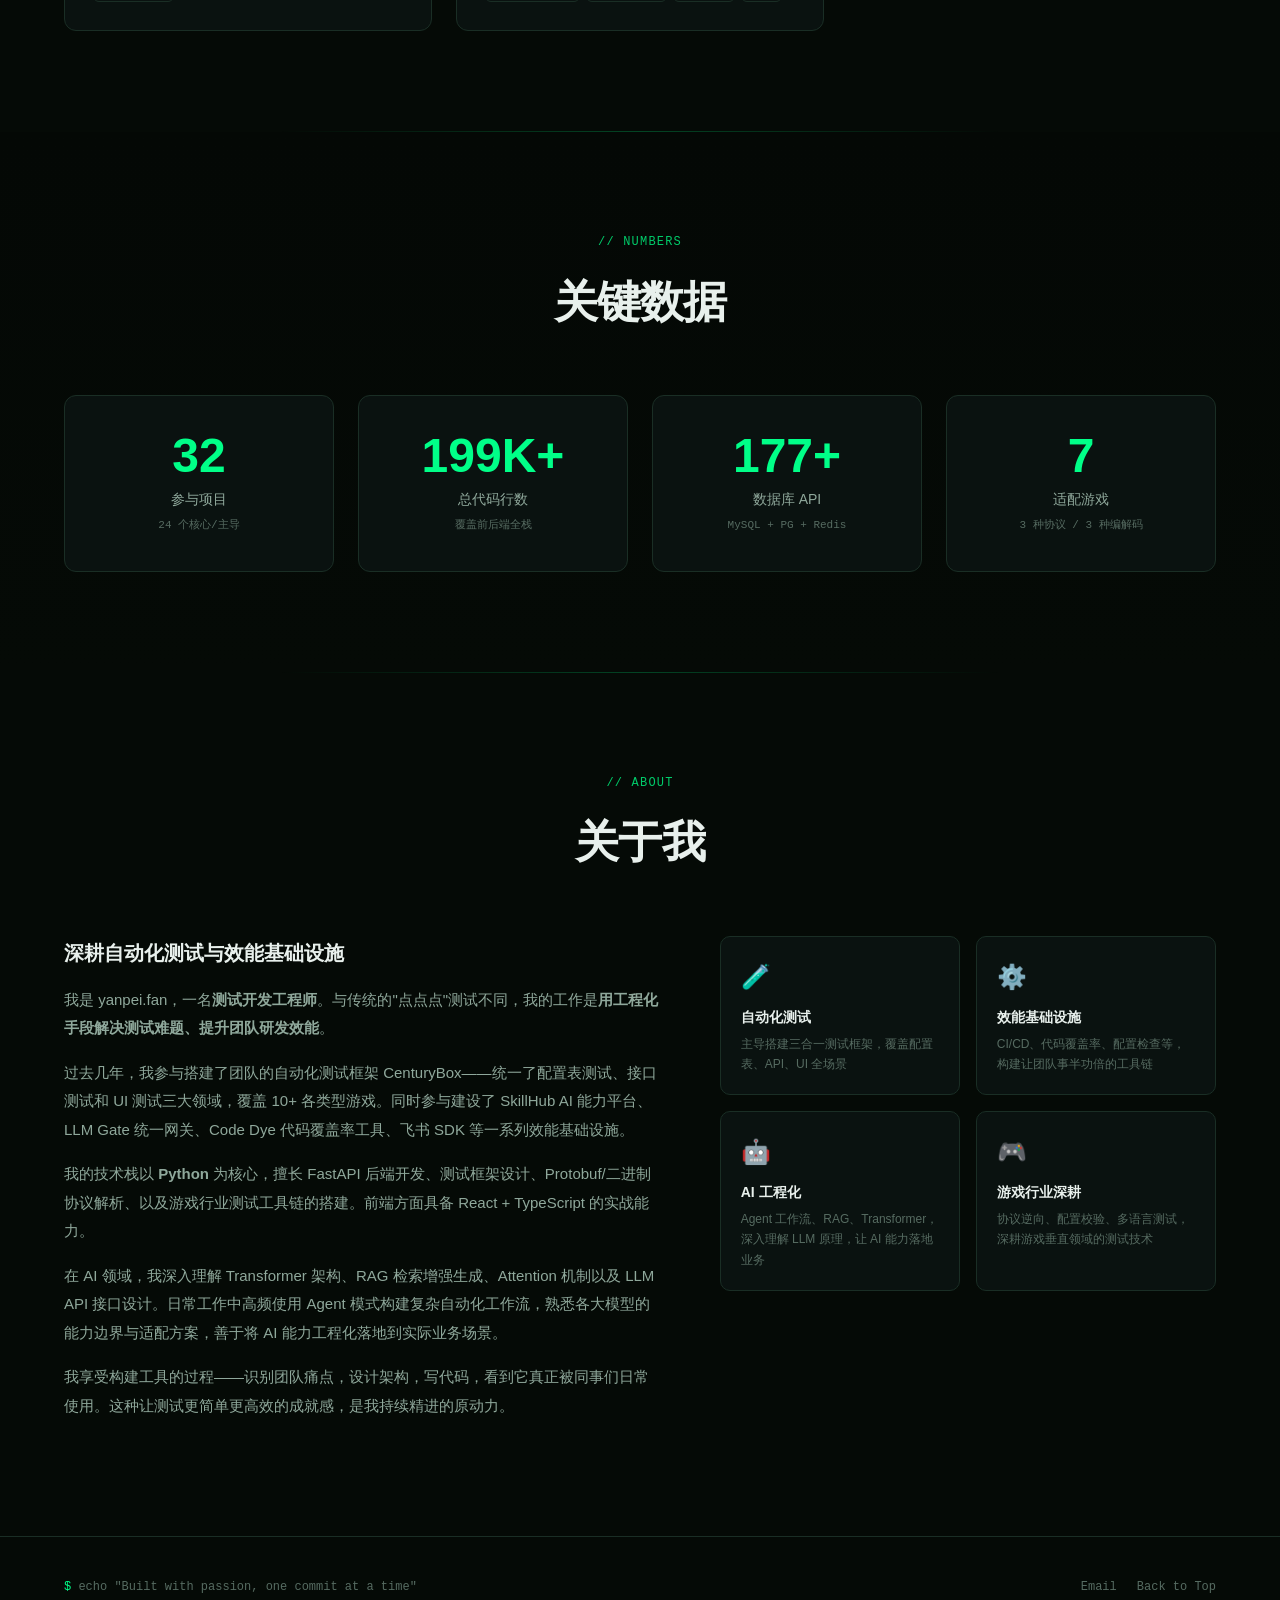
==== commit 7cbb1e27: "feat: 替换主站为 Yanpei Fan 个人主页，删除旧站点" ====
--- a/site/index.html
+++ b/site/index.html
@@ -1,220 +1,1830 @@
 <!DOCTYPE html>
 <html lang="zh-CN">
 <head>
-  <meta charset="UTF-8">
-  <meta name="viewport" content="width=device-width, initial-scale=1.0">
-  <title>PORTFOLIO · Explorer</title>
-  <link rel="stylesheet" href="css/style.css">
-  <link rel="preconnect" href="https://fonts.googleapis.com">
-  <link rel="preconnect" href="https://fonts.gstatic.com" crossorigin>
-  <link href="https://fonts.googleapis.com/css2?family=JetBrains+Mono:wght@300;400;600&family=Noto+Sans+SC:wght@300;400;700&display=swap" rel="stylesheet">
+<meta charset="UTF-8">
+<meta name="viewport" content="width=device-width, initial-scale=1.0">
+<title>Yanpei Fan -- Test Automation Engineer</title>
+<!-- Google Fonts removed for China accessibility; system fallbacks used -->
+
+<style>
+/* ============================================================
+   DESIGN SYSTEM
+   CRT Terminal Aesthetic -- dark, neon green, scanlines
+   ============================================================ */
+
+:root {
+  /* Colors */
+  --bg-deep: #050a06;
+  --bg-card: #0a1210;
+  --bg-card-hover: #0d1a15;
+  --bg-elevated: #0f1f18;
+  --text-primary: #e8f0ec;
+  --text-secondary: #8fa89b;
+  --text-muted: #566b61;
+  --green: #00ff88;
+  --green-dim: #00cc6a;
+  --green-glow: rgba(0,255,136,.15);
+  --green-glow-strong: rgba(0,255,136,.3);
+  --amber: #ffb800;
+  --amber-dim: #cc9300;
+  --amber-glow: rgba(255,184,0,.12);
+  --cyan: #00e5ff;
+  --cyan-dim: #00b8d4;
+  --border: #1a2e25;
+  --border-bright: #264035;
+  --scanline: rgba(0,255,136,.03);
+
+  /* Typography */
+  --ff-mono: 'Courier New', 'Source Code Pro', 'Noto Sans Mono CJK SC', monospace;
+  --ff-sans: 'PingFang SC', 'Microsoft YaHei', 'Hiragino Sans GB', 'Noto Sans CJK SC', sans-serif;
+  --ff-cn: 'PingFang SC', 'Microsoft YaHei', 'Noto Sans CJK SC', 'WenQuanYi Micro Hei', sans-serif;
+}
+
+* { margin: 0; padding: 0; box-sizing: border-box; }
+
+::selection { background: var(--green); color: var(--bg-deep); }
+html { scroll-behavior: smooth; }
+
+body {
+  font-family: var(--ff-cn);
+  background: var(--bg-deep);
+  color: var(--text-primary);
+  line-height: 1.7;
+  overflow-x: hidden;
+}
+
+/* Vignette */
+body > .vignette {
+  position: fixed;
+  inset: 0;
+  background: radial-gradient(ellipse at center, transparent 50%, rgba(0,0,0,.4) 100%);
+  pointer-events: none;
+  z-index: 9997;
+}
+
+/* Background Grid */
+body > .bg-grid {
+  position: fixed;
+  inset: 0;
+  background-image:
+    linear-gradient(var(--border) 1px, transparent 1px),
+    linear-gradient(90deg, var(--border) 1px, transparent 1px);
+  background-size: 60px 60px;
+  opacity: .15;
+  pointer-events: none;
+  z-index: -1;
+}
+
+/* Section Divider Glow */
+.section-divider {
+  height: 1px;
+  background: linear-gradient(90deg, transparent 5%, var(--green-dim) 50%, transparent 95%);
+  opacity: .3;
+  margin: 0 auto;
+  max-width: 800px;
+}
+
+/* CRT Scanline Overlay */
+body::before {
+  content: '';
+  position: fixed;
+  inset: 0;
+  background: repeating-linear-gradient(
+    0deg,
+    transparent,
+    transparent 2px,
+    var(--scanline) 2px,
+    var(--scanline) 4px
+  );
+  pointer-events: none;
+  z-index: 9999;
+}
+
+/* Noise Texture */
+body::after {
+  content: '';
+  position: fixed;
+  inset: 0;
+  opacity: .04;
+  background: url("data:image/svg+xml,%3Csvg viewBox='0 0 256 256' xmlns='http://www.w3.org/2000/svg'%3E%3Cfilter id='n'%3E%3CfeTurbulence type='fractalNoise' baseFrequency='.85' numOctaves='4' stitchTiles='stitch'/%3E%3C/filter%3E%3Crect width='100%25' height='100%25' filter='url(%23n)'/%3E%3C/svg%3E");
+  pointer-events: none;
+  z-index: 9998;
+}
+
+a { color: var(--cyan); text-decoration: none; }
+
+.container {
+  max-width: 1200px;
+  margin: 0 auto;
+  padding: 0 24px;
+}
+
+/* ============================================================
+   NAVIGATION
+   ============================================================ */
+.nav {
+  position: fixed;
+  top: 0;
+  left: 0;
+  right: 0;
+  z-index: 1000;
+  padding: 0 32px;
+  height: 60px;
+  display: flex;
+  align-items: center;
+  justify-content: space-between;
+  background: rgba(5,10,6,.75);
+  backdrop-filter: blur(16px) saturate(1.4);
+  -webkit-backdrop-filter: blur(16px) saturate(1.4);
+  border-bottom: 1px solid var(--border);
+  transition: background .3s;
+}
+.nav.scrolled { background: rgba(5,10,6,.92); }
+
+.nav__logo {
+  font-family: var(--ff-mono);
+  font-weight: 700;
+  font-size: 15px;
+  color: var(--green);
+  letter-spacing: -.02em;
+}
+.nav__logo span { color: var(--text-muted); }
+
+.nav__links { display: flex; gap: 28px; list-style: none; }
+.nav__links a {
+  font-family: var(--ff-mono);
+  font-size: 12px;
+  font-weight: 400;
+  color: var(--text-muted);
+  letter-spacing: .06em;
+  text-transform: uppercase;
+  transition: color .2s;
+}
+.nav__links a:hover { color: var(--green); }
+
+.nav__toggle {
+  display: none;
+  background: none;
+  border: none;
+  color: var(--text-secondary);
+  font-size: 24px;
+  cursor: pointer;
+}
+
+/* ============================================================
+   HERO SECTION
+   ============================================================ */
+.hero {
+  min-height: 100vh;
+  display: flex;
+  align-items: center;
+  justify-content: center;
+  position: relative;
+  padding: 100px 32px 80px;
+}
+
+/* Atmospheric glow behind terminal */
+.hero::before {
+  content: '';
+  position: absolute;
+  top: 50%;
+  left: 40%;
+  width: 600px;
+  height: 600px;
+  background: radial-gradient(circle, var(--green-glow) 0%, transparent 65%);
+  transform: translate(-50%,-50%);
+  pointer-events: none;
+  animation: pulseGlow 4s ease-in-out infinite;
+}
+@keyframes pulseGlow {
+  0%, 100% { opacity: .6; }
+  50% { opacity: 1; }
+}
+
+.hero__grid {
+  display: grid;
+  grid-template-columns: 1fr 1fr;
+  gap: 80px;
+  align-items: center;
+  max-width: 1200px;
+  width: 100%;
+  position: relative;
+  z-index: 1;
+}
+
+/* ---- Terminal Component ---- */
+.terminal {
+  background: #0a0e0c;
+  border: 1px solid var(--border-bright);
+  border-radius: 12px;
+  overflow: hidden;
+  box-shadow:
+    0 0 60px rgba(0,255,136,.08),
+    0 20px 60px rgba(0,0,0,.5),
+    inset 0 1px 0 rgba(255,255,255,.04);
+  transform: perspective(1000px) rotateY(-2deg) rotateX(1deg);
+  transition: transform .4s;
+}
+.terminal:hover {
+  transform: perspective(1000px) rotateY(0deg) rotateX(0deg);
+}
+
+/* CRT subtle flicker */
+@keyframes crtFlicker {
+  0% { opacity: 1; }
+  3% { opacity: .97; }
+  6% { opacity: 1; }
+  8% { opacity: .98; }
+  10% { opacity: 1; }
+  100% { opacity: 1; }
+}
+.terminal { animation: crtFlicker 4s ease-in-out infinite; }
+
+.terminal__top {
+  display: flex;
+  align-items: center;
+  gap: 8px;
+  padding: 12px 16px;
+  background: #0d1210;
+  border-bottom: 1px solid var(--border);
+}
+.terminal__dot {
+  width: 12px;
+  height: 12px;
+  border-radius: 50%;
+}
+.terminal__dot--r { background: #ff5f57; }
+.terminal__dot--y { background: #febc2e; }
+.terminal__dot--g { background: #28c840; }
+.terminal__title {
+  margin-left: 12px;
+  font-family: var(--ff-mono);
+  font-size: 11px;
+  color: var(--text-muted);
+}
+
+.terminal__body {
+  padding: 20px;
+  min-height: 320px;
+  max-height: 360px;
+  overflow-y: auto;
+  font-family: var(--ff-mono);
+  font-size: 13px;
+  line-height: 1.8;
+  scrollbar-width: thin;
+  scrollbar-color: var(--border-bright) transparent;
+}
+.terminal__body::-webkit-scrollbar { width: 4px; }
+.terminal__body::-webkit-scrollbar-thumb { background: var(--border-bright); border-radius: 2px; }
+
+.term-line { white-space: pre-wrap; word-break: break-all; }
+.term-line--cmd { color: var(--green); }
+.term-line--cmd .prompt { color: var(--green-dim); }
+.term-line--success { color: var(--green); }
+.term-line--info { color: var(--cyan); }
+.term-line--amber { color: var(--amber); }
+.term-line--dim { color: var(--text-muted); }
+.term-line--bright { color: var(--text-primary); }
+
+.caret {
+  display: inline-block;
+  width: 8px;
+  height: 15px;
+  margin-left: 2px;
+  vertical-align: -2px;
+  background: var(--green);
+  animation: blink 900ms steps(2,jump-none) infinite;
+}
+@keyframes blink { 50% { opacity: 0; } }
+
+.terminal__controls {
+  display: flex;
+  align-items: center;
+  justify-content: space-between;
+  padding: 10px 16px;
+  background: #080c0a;
+  border-top: 1px solid var(--border);
+}
+.term-btn {
+  background: none;
+  border: 1px solid var(--border-bright);
+  border-radius: 6px;
+  color: var(--text-muted);
+  font-family: var(--ff-mono);
+  font-size: 11px;
+  padding: 4px 12px;
+  cursor: pointer;
+  transition: all .2s;
+}
+.term-btn:hover { color: var(--green); border-color: var(--green-dim); }
+.term-dots { display: flex; gap: 6px; }
+.term-dot {
+  width: 8px;
+  height: 8px;
+  border-radius: 50%;
+  background: var(--border-bright);
+  border: none;
+  cursor: pointer;
+  transition: all .2s;
+}
+.term-dot.active { background: var(--green); box-shadow: 0 0 8px var(--green-glow-strong); }
+.term-dot:hover { background: var(--green-dim); }
+
+/* ---- Hero Text ---- */
+.hero__text { position: relative; }
+
+.hero__greeting {
+  font-family: var(--ff-mono);
+  font-size: 13px;
+  color: var(--green-dim);
+  letter-spacing: .08em;
+  margin-bottom: 16px;
+  opacity: 0;
+  animation: fadeSlideUp .6s ease forwards;
+  animation-delay: .3s;
+}
+
+/* Hero text entrance animations */
+.hero__greeting { animation-delay: .3s; }
+.hero__text .hero__name { opacity: 0; animation: fadeSlideUp .8s ease forwards, nameGlow 3s .8s ease-in-out infinite alternate; animation-delay: .5s; }
+.hero__role { opacity: 0; animation: fadeSlideUp .6s ease forwards; animation-delay: .65s; }
+.hero__tagline { opacity: 0; animation: fadeSlideUp .6s ease forwards; animation-delay: .8s; }
+.hero__sub { opacity: 0; animation: fadeSlideUp .6s ease forwards; animation-delay: .95s; }
+.hero__stats { opacity: 0; animation: fadeSlideUp .6s ease forwards; animation-delay: 1s; }
+.hero__cta { opacity: 0; animation: fadeSlideUp .6s ease forwards; animation-delay: 1.15s; }
+
+@keyframes fadeSlideUp {
+  from { opacity: 0; transform: translateY(20px); }
+  to { opacity: 1; transform: translateY(0); }
+}
+@keyframes nameGlow {
+  0% { filter: brightness(1); }
+  100% { filter: brightness(1.15) drop-shadow(0 0 20px var(--green-glow)); }
+}
+
+.hero__name {
+  font-family: var(--ff-sans);
+  font-size: clamp(40px, 5vw, 72px);
+  font-weight: 800;
+  line-height: 1.1;
+  letter-spacing: -.03em;
+  margin-bottom: 20px;
+  background: linear-gradient(135deg, var(--text-primary) 40%, var(--green-dim) 100%);
+  -webkit-background-clip: text;
+  -webkit-text-fill-color: transparent;
+  background-clip: text;
+}
+
+.hero__role {
+  font-family: var(--ff-sans);
+  font-size: 18px;
+  font-weight: 600;
+  color: var(--text-primary);
+  margin-bottom: 8px;
+  letter-spacing: -.01em;
+}
+
+.hero__tagline {
+  font-family: var(--ff-cn);
+  font-size: 16px;
+  color: var(--green-dim);
+  margin-bottom: 12px;
+  font-weight: 400;
+}
+
+.hero__sub {
+  font-family: var(--ff-mono);
+  font-size: 13px;
+  color: var(--text-muted);
+  margin-bottom: 36px;
+}
+
+.hero__stats {
+  display: flex;
+  gap: 32px;
+  margin-bottom: 36px;
+}
+.hero__stat-value {
+  font-family: var(--ff-sans);
+  font-size: 32px;
+  font-weight: 800;
+  color: var(--green);
+  line-height: 1;
+}
+.hero__stat-label {
+  font-family: var(--ff-mono);
+  font-size: 11px;
+  color: var(--text-muted);
+  letter-spacing: .05em;
+  margin-top: 4px;
+}
+
+.hero__cta {
+  display: inline-flex;
+  align-items: center;
+  gap: 8px;
+  padding: 12px 28px;
+  background: transparent;
+  border: 1px solid var(--green-dim);
+  border-radius: 8px;
+  color: var(--green);
+  font-family: var(--ff-mono);
+  font-size: 13px;
+  cursor: pointer;
+  transition: all .3s;
+  text-decoration: none;
+}
+.hero__cta:hover {
+  background: var(--green);
+  color: var(--bg-deep);
+  box-shadow: 0 0 30px var(--green-glow-strong);
+}
+
+.scroll-indicator {
+  position: absolute;
+  bottom: 32px;
+  left: 50%;
+  transform: translateX(-50%);
+  display: flex;
+  flex-direction: column;
+  align-items: center;
+  gap: 8px;
+  color: var(--text-muted);
+  font-family: var(--ff-mono);
+  font-size: 10px;
+  letter-spacing: .1em;
+  animation: scrollBounce 2s ease-in-out infinite;
+}
+@keyframes scrollBounce {
+  0%, 100% { transform: translateX(-50%) translateY(0); }
+  50% { transform: translateX(-50%) translateY(6px); }
+}
+.scroll-indicator svg { width: 20px; height: 20px; }
+
+/* ============================================================
+   SECTION COMMON
+   ============================================================ */
+.section {
+  padding: 100px 0;
+  position: relative;
+}
+
+.section__header {
+  text-align: center;
+  margin-bottom: 56px;
+}
+.section__tag {
+  font-family: var(--ff-mono);
+  font-size: 12px;
+  color: var(--green-dim);
+  letter-spacing: .1em;
+  text-transform: uppercase;
+  margin-bottom: 12px;
+}
+.section__title {
+  font-family: var(--ff-sans);
+  font-size: clamp(28px, 3.5vw, 44px);
+  font-weight: 800;
+  letter-spacing: -.02em;
+  color: var(--text-primary);
+}
+.section__desc {
+  font-family: var(--ff-cn);
+  font-size: 16px;
+  color: var(--text-secondary);
+  max-width: 600px;
+  margin: 12px auto 0;
+}
+
+/* ============================================================
+   PROJECTS SECTION
+   ============================================================ */
+.projects { background: linear-gradient(180deg, var(--bg-deep) 0%, #040805 100%); }
+
+.projects__filters {
+  display: flex;
+  flex-wrap: wrap;
+  justify-content: center;
+  gap: 8px;
+  margin-bottom: 40px;
+}
+.filter-btn {
+  padding: 6px 16px;
+  background: transparent;
+  border: 1px solid var(--border);
+  border-radius: 20px;
+  color: var(--text-muted);
+  font-family: var(--ff-mono);
+  font-size: 12px;
+  cursor: pointer;
+  transition: all .25s;
+  white-space: nowrap;
+}
+.filter-btn:hover { color: var(--text-secondary); border-color: var(--border-bright); }
+.filter-btn.active {
+  color: var(--green);
+  border-color: var(--green-dim);
+  background: var(--green-glow);
+}
+
+.projects__grid {
+  display: grid;
+  grid-template-columns: repeat(auto-fill, minmax(340px, 1fr));
+  gap: 20px;
+}
+
+/* ---- Project Card ---- */
+.proj-card {
+  background: var(--bg-card);
+  border: 1px solid var(--border);
+  border-radius: 12px;
+  padding: 28px;
+  transition: all .35s cubic-bezier(.25,.46,.45,.94);
+  cursor: default;
+  position: relative;
+  overflow: hidden;
+  opacity: 0;
+  transform: translateY(24px);
+}
+.proj-card.visible {
+  opacity: 1;
+  transform: translateY(0);
+}
+.proj-card::before {
+  content: '';
+  position: absolute;
+  inset: 0;
+  background: radial-gradient(circle at var(--mx,50%) var(--my,50%), var(--green-glow) 0%, transparent 60%);
+  opacity: 0;
+  transition: opacity .3s;
+  pointer-events: none;
+}
+.proj-card:hover::before { opacity: 1; }
+.proj-card:hover {
+  border-color: var(--border-bright);
+  transform: translateY(-4px);
+  box-shadow: 0 12px 40px rgba(0,0,0,.3), 0 0 40px var(--green-glow);
+}
+
+.proj-card__icon {
+  font-size: 32px;
+  margin-bottom: 16px;
+  display: block;
+}
+
+.proj-card__title {
+  font-family: var(--ff-sans);
+  font-size: 18px;
+  font-weight: 700;
+  color: var(--text-primary);
+  margin-bottom: 4px;
+  letter-spacing: -.01em;
+}
+
+.proj-card__subtitle {
+  font-family: var(--ff-mono);
+  font-size: 11px;
+  color: var(--text-muted);
+  margin-bottom: 12px;
+}
+
+.proj-card__desc {
+  font-family: var(--ff-cn);
+  font-size: 14px;
+  color: var(--text-secondary);
+  line-height: 1.8;
+  margin-bottom: 16px;
+}
+
+.proj-card__metrics {
+  display: flex;
+  gap: 16px;
+  flex-wrap: wrap;
+  margin-bottom: 16px;
+}
+.proj-metric {
+  display: flex;
+  align-items: baseline;
+  gap: 4px;
+}
+.proj-metric__val {
+  font-family: var(--ff-sans);
+  font-weight: 700;
+  font-size: 16px;
+  color: var(--green);
+}
+.proj-metric__unit {
+  font-family: var(--ff-mono);
+  font-size: 10px;
+  color: var(--text-muted);
+}
+
+.proj-card__tags {
+  display: flex;
+  flex-wrap: wrap;
+  gap: 6px;
+}
+.proj-tag {
+  font-family: var(--ff-mono);
+  font-size: 10px;
+  color: var(--text-muted);
+  background: rgba(255,255,255,.04);
+  border: 1px solid var(--border);
+  border-radius: 4px;
+  padding: 2px 8px;
+}
+
+/* ============================================================
+   TECH STACK SECTION
+   ============================================================ */
+.tech { background: var(--bg-deep); }
+
+.tech__groups {
+  display: grid;
+  grid-template-columns: repeat(auto-fill, minmax(280px, 1fr));
+  gap: 24px;
+}
+
+.tech-group {
+  background: var(--bg-card);
+  border: 1px solid var(--border);
+  border-radius: 12px;
+  padding: 28px;
+  transition: all .3s;
+}
+.tech-group:hover {
+  border-color: var(--border-bright);
+  box-shadow: 0 0 30px rgba(0,0,0,.2);
+}
+
+.tech-group__title {
+  font-family: var(--ff-mono);
+  font-size: 12px;
+  color: var(--green-dim);
+  letter-spacing: .08em;
+  text-transform: uppercase;
+  margin-bottom: 20px;
+}
+
+.tech-item {
+  margin-bottom: 16px;
+}
+.tech-item:last-child { margin-bottom: 0; }
+
+.tech-item__header {
+  display: flex;
+  justify-content: space-between;
+  align-items: center;
+  margin-bottom: 6px;
+}
+.tech-item__name {
+  font-family: var(--ff-cn);
+  font-size: 14px;
+  color: var(--text-primary);
+}
+.tech-item__level {
+  font-family: var(--ff-mono);
+  font-size: 11px;
+  color: var(--text-muted);
+}
+
+.tech-bar {
+  height: 4px;
+  background: var(--border);
+  border-radius: 2px;
+  overflow: hidden;
+}
+.tech-bar__fill {
+  height: 100%;
+  border-radius: 2px;
+  width: 0;
+  transition: width 1.2s cubic-bezier(.25,.46,.45,.94);
+  background: var(--green);
+  box-shadow: 0 0 8px var(--green-glow-strong);
+}
+.tech-bar__fill--amber {
+  background: var(--amber);
+  box-shadow: 0 0 8px var(--amber-glow);
+}
+.tech-bar__fill--cyan {
+  background: var(--cyan);
+  box-shadow: 0 0 8px rgba(0,229,255,.2);
+}
+
+.tech-tags {
+  display: flex;
+  flex-wrap: wrap;
+  gap: 6px;
+  margin-top: 16px;
+}
+.tech-tag {
+  font-family: var(--ff-mono);
+  font-size: 11px;
+  padding: 4px 10px;
+  border: 1px solid var(--border);
+  border-radius: 6px;
+  color: var(--text-secondary);
+  transition: all .2s;
+}
+.tech-tag:hover {
+  border-color: var(--green-dim);
+  color: var(--green);
+  background: var(--green-glow);
+}
+
+/* ============================================================
+   STATS SECTION
+   ============================================================ */
+.stats {
+  background: linear-gradient(180deg, #040805 0%, var(--bg-deep) 100%);
+}
+
+.stats__grid {
+  display: grid;
+  grid-template-columns: repeat(4, 1fr);
+  gap: 24px;
+}
+
+.stat-card {
+  text-align: center;
+  padding: 36px 20px;
+  background: var(--bg-card);
+  border: 1px solid var(--border);
+  border-radius: 12px;
+  transition: all .3s;
+}
+.stat-card:hover {
+  border-color: var(--green-dim);
+  box-shadow: 0 0 30px var(--green-glow);
+}
+
+.stat-card__number {
+  font-family: var(--ff-sans);
+  font-size: 48px;
+  font-weight: 800;
+  color: var(--green);
+  line-height: 1;
+  margin-bottom: 8px;
+}
+.stat-card__label {
+  font-family: var(--ff-cn);
+  font-size: 14px;
+  color: var(--text-secondary);
+}
+.stat-card__sub {
+  font-family: var(--ff-mono);
+  font-size: 11px;
+  color: var(--text-muted);
+  margin-top: 4px;
+}
+
+/* ============================================================
+   ABOUT SECTION
+   ============================================================ */
+.about__grid {
+  display: grid;
+  grid-template-columns: 1.2fr 1fr;
+  gap: 60px;
+  align-items: start;
+}
+
+.about__text h3 {
+  font-family: var(--ff-sans);
+  font-size: 20px;
+  font-weight: 700;
+  color: var(--text-primary);
+  margin-bottom: 16px;
+}
+.about__text p {
+  font-family: var(--ff-cn);
+  font-size: 15px;
+  color: var(--text-secondary);
+  margin-bottom: 16px;
+  line-height: 1.9;
+}
+
+.about__highlights {
+  display: grid;
+  grid-template-columns: 1fr 1fr;
+  gap: 16px;
+}
+.highlight-card {
+  padding: 20px;
+  background: var(--bg-card);
+  border: 1px solid var(--border);
+  border-radius: 10px;
+  transition: all .3s;
+}
+.highlight-card:hover {
+  border-color: var(--border-bright);
+  background: var(--bg-card-hover);
+}
+.highlight-card__icon { font-size: 24px; margin-bottom: 8px; }
+.highlight-card__title {
+  font-family: var(--ff-sans);
+  font-size: 14px;
+  font-weight: 600;
+  color: var(--text-primary);
+  margin-bottom: 4px;
+}
+.highlight-card__desc {
+  font-family: var(--ff-cn);
+  font-size: 12px;
+  color: var(--text-muted);
+}
+
+/* ============================================================
+   FOOTER
+   ============================================================ */
+.footer {
+  padding: 40px 0;
+  border-top: 1px solid var(--border);
+}
+.footer__inner {
+  display: flex;
+  justify-content: space-between;
+  align-items: center;
+}
+.footer__copy {
+  font-family: var(--ff-mono);
+  font-size: 12px;
+  color: var(--text-muted);
+}
+.footer__links { display: flex; gap: 20px; }
+.footer__links a {
+  font-family: var(--ff-mono);
+  font-size: 12px;
+  color: var(--text-muted);
+  transition: color .2s;
+}
+.footer__links a:hover { color: var(--green); }
+
+/* ============================================================
+   SCROLL REVEAL
+   ============================================================ */
+.reveal {
+  opacity: 0;
+  transform: translateY(32px);
+  transition: opacity .8s cubic-bezier(.25,.46,.45,.94),
+              transform .8s cubic-bezier(.25,.46,.45,.94);
+}
+.reveal.visible {
+  opacity: 1;
+  transform: translateY(0);
+}
+
+/* ============================================================
+   RESPONSIVE
+   ============================================================ */
+@media (max-width: 1024px) {
+  .hero__grid {
+    grid-template-columns: 1fr;
+    gap: 48px;
+    text-align: center;
+  }
+  .terminal { transform: none; max-width: 560px; margin: 0 auto; }
+  .hero__stats { justify-content: center; }
+  .about__grid { grid-template-columns: 1fr; gap: 40px; }
+  .about__highlights { grid-template-columns: repeat(4, 1fr); }
+}
+
+@media (max-width: 768px) {
+  .nav__links { display: none; }
+  .nav__toggle { display: block; }
+  .nav__links.open {
+    display: flex;
+    flex-direction: column;
+    position: absolute;
+    top: 60px;
+    left: 0;
+    right: 0;
+    background: rgba(5,10,6,.95);
+    backdrop-filter: blur(16px);
+    padding: 20px;
+    gap: 16px;
+    border-bottom: 1px solid var(--border);
+  }
+  .hero { padding: 80px 20px 60px; }
+  .terminal__body { min-height: 260px; max-height: 300px; font-size: 12px; }
+  .projects__grid { grid-template-columns: 1fr; }
+  .stats__grid { grid-template-columns: repeat(2, 1fr); }
+  .about__highlights { grid-template-columns: 1fr 1fr; }
+  .footer__inner { flex-direction: column; gap: 16px; }
+  .hero__stats { flex-wrap: wrap; gap: 20px; }
+}
+
+@media (max-width: 480px) {
+  .hero__name { font-size: 32px; }
+  .hero__stats { justify-content: space-around; }
+  .stat-card__number { font-size: 36px; }
+  .tech__groups { grid-template-columns: 1fr; }
+  .about__highlights { grid-template-columns: 1fr; }
+}
+
+@media (prefers-reduced-motion: reduce) {
+  *, *::before, *::after {
+    animation-duration: 0.01ms !important;
+    transition-duration: 0.01ms !important;
+  }
+  .reveal { opacity: 1; transform: none; }
+  .proj-card { opacity: 1; transform: none; }
+}
+</style>
 </head>
+
 <body>
-  <canvas id="particle-canvas"></canvas>
-
-  <nav class="navbar">
-    <div class="nav-brand">
-      <span class="nav-logo">λ</span>
-      <span class="nav-name">Explorer</span>
+
+<div class="vignette"></div>
+<div class="bg-grid"></div>
+
+<!-- ==================== NAVIGATION ==================== -->
+<nav class="nav">
+  <div class="nav__logo">yanpei.fan<span>@work</span></div>
+  <ul class="nav__links" id="navLinks">
+    <li><a href="#projects">// projects</a></li>
+    <li><a href="#tech">// tech</a></li>
+    <li><a href="#stats">// stats</a></li>
+    <li><a href="#about">// about</a></li>
+  </ul>
+  <button class="nav__toggle" id="navToggle" aria-label="Menu">&#9776;</button>
+</nav>
+
+<!-- ==================== HERO ==================== -->
+<section class="hero" id="hero">
+  <div class="hero__grid">
+
+    <!-- Terminal -->
+    <div class="terminal" id="terminal">
+      <div class="terminal__top">
+        <div class="terminal__dot terminal__dot--r"></div>
+        <div class="terminal__dot terminal__dot--y"></div>
+        <div class="terminal__dot terminal__dot--g"></div>
+        <span class="terminal__title">yanpei@dev ~ </span>
+      </div>
+      <div class="terminal__body" id="termBody"></div>
+      <div class="terminal__controls">
+        <button class="term-btn" id="termToggle">
+          <span id="termToggleIcon">&#9646;&#9646;</span> pause
+        </button>
+        <div class="term-dots" id="termDots"></div>
+      </div>
     </div>
-    <ul class="nav-links">
-      <li><a href="#home">Home</a></li>
-      <li><a href="#about">About</a></li>
-      <li><a href="#skills">Skills</a></li>
-      <li><a href="#projects">Projects</a></li>
-      <li><a href="#contact">Contact</a></li>
-      <li><a href="/xiexiaopo/" class="nav-love">♡ 小坡</a></li>
-    </ul>
-    <div class="nav-terminal">
-      <span class="terminal-prompt">$</span>
-      <span class="terminal-cursor">▊</span>
+
+    <!-- Text -->
+    <div class="hero__text">
+      <div class="hero__greeting">$ whoami</div>
+      <h1 class="hero__name">Yanpei Fan</h1>
+      <p class="hero__role">资深测试开发工程师</p>
+      <p class="hero__tagline">目标：让测试更简单更高效</p>
+      <p class="hero__sub">10 年经验 &middot; Python / Test / AI &middot; 从 0 到 1 构建自动化测试体系及团队效能基础设施</p>
+      <div class="hero__stats">
+        <div>
+          <div class="hero__stat-value">33</div>
+          <div class="hero__stat-label">参与项目</div>
+        </div>
+        <div>
+          <div class="hero__stat-value">200K+</div>
+          <div class="hero__stat-label">代码行数</div>
+        </div>
+        <div>
+          <div class="hero__stat-value">24</div>
+          <div class="hero__stat-label">核心/主导</div>
+        </div>
+      </div>
+      <a href="#projects" class="hero__cta">
+        <span>&#9660;</span> 查看项目
+      </a>
     </div>
-  </nav>
-
-  <section id="home" class="hero">
-    <div class="hero-content">
-      <div class="hero-badge">
-        <span class="badge-dot"></span> AVAILABLE FOR COLLABORATION
-      </div>
-      <h1 class="hero-title">
-        <span class="title-line">你好, 我是</span>
-        <span class="title-name typing-text" id="typing-target"></span>
-      </h1>
-      <p class="hero-subtitle">
-        在代码与设计之间探索无限可能。<br>
-        <span class="highlight">全栈开发者</span> · <span class="highlight">开源爱好者</span> · <span class="highlight">数字创作者</span>
-      </p>
-      <div class="hero-actions">
-        <a href="#projects" class="btn btn-primary">
-          <span class="btn-icon">🚀</span> 探索我的作品
-        </a>
-        <a href="#contact" class="btn btn-outline">
-          <span class="btn-icon">📬</span> 联系我
-        </a>
-      </div>
-      <div class="scroll-indicator">
-        <span>SCROLL</span>
-        <div class="scroll-line"></div>
-      </div>
+
+  </div>
+
+  <div class="scroll-indicator">
+    <span>SCROLL</span>
+    <svg viewBox="0 0 24 24" fill="none" stroke="currentColor" stroke-width="2">
+      <path d="M7 13l5 5 5-5M7 6l5 5 5-5"/>
+    </svg>
+  </div>
+</section>
+
+<!-- ==================== DIVIDER ==================== -->
+<div class="section-divider"></div>
+
+<!-- ==================== PROJECTS ==================== -->
+<section class="section projects" id="projects">
+  <div class="container">
+    <div class="section__header reveal">
+      <div class="section__tag">// projects</div>
+      <h2 class="section__title">参与的核心项目</h2>
+      <p class="section__desc">覆盖自动化测试框架、AI 平台、LLM 网关、代码覆盖率、游戏测试工具等方向</p>
     </div>
-  </section>
-
-  <section id="about" class="section">
-    <div class="section-header">
-      <h2 class="section-title">
-        <span class="section-number">01.</span> 关于我
-      </h2>
-      <div class="section-divider"></div>
+
+    <div class="projects__filters reveal">
+      <button class="filter-btn active" data-filter="all">全部</button>
+      <button class="filter-btn" data-filter="framework">测试框架</button>
+        <button class="filter-btn" data-filter="ai">AI 平台</button>
+      <button class="filter-btn" data-filter="llm">LLM / AI</button>
+      <button class="filter-btn" data-filter="coverage">代码覆盖</button>
+      <button class="filter-btn" data-filter="feishu">飞书生态</button>
+      <button class="filter-btn" data-filter="game">游戏测试</button>
+      <button class="filter-btn" data-filter="infra">基础设施</button>
     </div>
-    <div class="about-grid">
-      <div class="about-card glass-card">
-        <div class="card-icon">🧠</div>
-        <h3>技术驱动</h3>
-        <p>热衷于用优雅的代码解决复杂问题。相信技术应该服务于人，而不是相反。</p>
-      </div>
-      <div class="about-card glass-card">
-        <div class="card-icon">🎨</div>
-        <h3>美学执念</h3>
-        <p>像素级别的追求。从 UI 细节到代码结构，每一处都值得精心打磨。</p>
-      </div>
-      <div class="about-card glass-card">
-        <div class="card-icon">🌌</div>
-        <h3>持续探索</h3>
-        <p>对新技术保持好奇心。AI、Web3、Creative Coding — 边界之外总有惊喜。</p>
-      </div>
+
+    <div class="projects__grid" id="projectsGrid">
+
+      <!-- CenturyBox -->
+      <div class="proj-card" data-cat="framework">
+        <span class="proj-card__icon">&#x1F9EA;</span>
+        <h3 class="proj-card__title">CenturyBox</h3>
+        <div class="proj-card__subtitle">三合一自动化测试框架</div>
+        <p class="proj-card__desc">团队核心测试基础设施。将配置表自动化测试、接口自动化测试（API）、UI 自动化测试统一在一个框架中。基于 unittest + ddt 数据驱动架构，覆盖 10+ 各类型游戏，支持 CI/CD 流水线集成，自动生成结构化测试报告。</p>
+        <div class="proj-card__metrics">
+          <div class="proj-metric"><span class="proj-metric__val">10+</span><span class="proj-metric__unit">各类型游戏</span></div>
+          <div class="proj-metric"><span class="proj-metric__val">3</span><span class="proj-metric__unit">测试类型</span></div>
+          <div class="proj-metric"><span class="proj-metric__val">unittest</span><span class="proj-metric__unit">+ ddt</span></div>
+        </div>
+        <div class="proj-card__tags">
+          <span class="proj-tag">Python</span><span class="proj-tag">unittest</span>
+          <span class="proj-tag">ddt</span><span class="proj-tag">Protobuf</span>
+          <span class="proj-tag">CI/CD</span><span class="proj-tag">Excel</span>
+        </div>
+      </div>
+
+      <!-- SkillHub -->
+      <div class="proj-card" data-cat="ai">
+        <span class="proj-card__icon">&#x1F310;</span>
+        <h3 class="proj-card__title">SkillHub</h3>
+        <div class="proj-card__subtitle">AI Skill 注册中心平台</div>
+        <p class="proj-card__desc">给 AI 助手用的"应用商店"。开发者发布 Skill（如代码审查、测试生成），其他人一键安装到 Claude Code 等工具中。包含前后端网站、命令行安装器和完整的权限管理系统。</p>
+        <div class="proj-card__metrics">
+          <div class="proj-metric"><span class="proj-metric__val">108K</span><span class="proj-metric__unit">行代码</span></div>
+          <div class="proj-metric"><span class="proj-metric__val">116</span><span class="proj-metric__unit">API</span></div>
+          <div class="proj-metric"><span class="proj-metric__val">23</span><span class="proj-metric__unit">数据表</span></div>
+        </div>
+        <div class="proj-card__tags">
+          <span class="proj-tag">FastAPI</span><span class="proj-tag">React</span>
+          <span class="proj-tag">TypeScript</span><span class="proj-tag">PostgreSQL</span>
+          <span class="proj-tag">Redis</span><span class="proj-tag">Docker</span>
+        </div>
+      </div>
+
+      <!-- LLM Gate -->
+      <div class="proj-card" data-cat="llm">
+        <span class="proj-card__icon">&#x1F6E1;&#xFE0F;</span>
+        <h3 class="proj-card__title">LLM Gate</h3>
+        <div class="proj-card__subtitle">企业级 LLM API 统一网关</div>
+        <p class="proj-card__desc">团队内部的 AI "中转站"。所有应用只需要对接这一个入口，就能调用 OpenAI、Claude、Gemini 等不同模型。自动处理格式转换、密钥管理、用量统计，还支持流式输出。</p>
+        <div class="proj-card__metrics">
+          <div class="proj-metric"><span class="proj-metric__val">32K</span><span class="proj-metric__unit">行代码</span></div>
+          <div class="proj-metric"><span class="proj-metric__val">5</span><span class="proj-metric__unit">模型后端</span></div>
+          <div class="proj-metric"><span class="proj-metric__val">26</span><span class="proj-metric__unit">API</span></div>
+        </div>
+        <div class="proj-card__tags">
+          <span class="proj-tag">FastAPI</span><span class="proj-tag">Redis</span>
+          <span class="proj-tag">AES-256</span><span class="proj-tag">SSE</span>
+          <span class="proj-tag">PostgreSQL</span>
+        </div>
+      </div>
+
+      <!-- Code Dye -->
+      <div class="proj-card" data-cat="coverage">
+        <span class="proj-card__icon">&#x1F3A8;</span>
+        <h3 class="proj-card__title">Code Dye SDK + Service</h3>
+        <div class="proj-card__subtitle">代码覆盖率染色工具链</div>
+        <p class="proj-card__desc">帮团队看清"哪些代码被测试过了，哪些还没覆盖"。SDK 在代码中自动插入检测点，Service 端实时收集数据并可视化展示。支持 Lua、Go、C#、Python 四种语言。</p>
+        <div class="proj-card__metrics">
+          <div class="proj-metric"><span class="proj-metric__val">8.8K</span><span class="proj-metric__unit">SDK 行</span></div>
+          <div class="proj-metric"><span class="proj-metric__val">2.5K</span><span class="proj-metric__unit">Service 行</span></div>
+          <div class="proj-metric"><span class="proj-metric__val">4</span><span class="proj-metric__unit">语言</span></div>
+        </div>
+        <div class="proj-card__tags">
+          <span class="proj-tag">ANTLR4</span><span class="proj-tag">FastAPI</span>
+          <span class="proj-tag">WebSocket</span><span class="proj-tag">Redis</span>
+          <span class="proj-tag">TCP</span>
+        </div>
+      </div>
+
+      <!-- Feishu SDK -->
+      <div class="proj-card" data-cat="feishu">
+        <span class="proj-card__icon">&#x1F4AC;</span>
+        <h3 class="proj-card__title">Feishu SDK</h3>
+        <div class="proj-card__subtitle">飞书开放平台二次封装</div>
+        <p class="proj-card__desc">把飞书复杂的官方 API 封装成简单易用的 Python 库。发消息、操作多维表格、查知识库，几行代码搞定。还自研了一套数据库代理层，统一操作 MySQL/PG/Redis。</p>
+        <div class="proj-card__metrics">
+          <div class="proj-metric"><span class="proj-metric__val">50+</span><span class="proj-metric__unit">API 方法</span></div>
+          <div class="proj-metric"><span class="proj-metric__val">172</span><span class="proj-metric__unit">DB 方法</span></div>
+          <div class="proj-metric"><span class="proj-metric__val">8.2K</span><span class="proj-metric__unit">行代码</span></div>
+        </div>
+        <div class="proj-card__tags">
+          <span class="proj-tag">飞书 API</span><span class="proj-tag">MySQL</span>
+          <span class="proj-tag">PostgreSQL</span><span class="proj-tag">Redis</span>
+          <span class="proj-tag">asyncio</span>
+        </div>
+      </div>
+
+      <!-- MySQL Service -->
+      <div class="proj-card" data-cat="infra">
+        <span class="proj-card__icon">&#x1F5C4;&#xFE0F;</span>
+        <h3 class="proj-card__title">MySQL Service</h3>
+        <div class="proj-card__subtitle">多数据库统一代理服务</div>
+        <p class="proj-card__desc">一个接口搞定三种数据库操作。团队里的其他服务不需要直接连数据库，都通过这个代理来读写。支持自定义查询语法，自动防 SQL 注入，还能智能分批插入大量数据。</p>
+        <div class="proj-card__metrics">
+          <div class="proj-metric"><span class="proj-metric__val">178+</span><span class="proj-metric__unit">API</span></div>
+          <div class="proj-metric"><span class="proj-metric__val">3</span><span class="proj-metric__unit">数据库</span></div>
+          <div class="proj-metric"><span class="proj-metric__val">79K</span><span class="proj-metric__unit">行代码</span></div>
+        </div>
+        <div class="proj-card__tags">
+          <span class="proj-tag">FastAPI</span><span class="proj-tag">SQLAlchemy</span>
+          <span class="proj-tag">MySQL</span><span class="proj-tag">PostgreSQL</span>
+          <span class="proj-tag">Redis</span>
+        </div>
+      </div>
+
+      <!-- Conf Compliance Check -->
+      <div class="proj-card" data-cat="game">
+        <span class="proj-card__icon">&#x2705;</span>
+        <h3 class="proj-card__title">Conf Compliance Check</h3>
+        <div class="proj-card__subtitle">游戏配置自动检查系统</div>
+        <p class="proj-card__desc">游戏配置表数据量大、规则多，人工检查容易遗漏。这个工具自动检查 40 多项规则：类型是否正确、ID 是否重复、多语言翻译有没有漏、关卡地图是否合理。</p>
+        <div class="proj-card__metrics">
+          <div class="proj-metric"><span class="proj-metric__val">40+</span><span class="proj-metric__unit">检查规则</span></div>
+          <div class="proj-metric"><span class="proj-metric__val">3</span><span class="proj-metric__unit">游戏</span></div>
+          <div class="proj-metric"><span class="proj-metric__val">3K</span><span class="proj-metric__unit">行代码</span></div>
+        </div>
+        <div class="proj-card__tags">
+          <span class="proj-tag">FastAPI</span><span class="proj-tag">Pydantic</span>
+          <span class="proj-tag">Union-Find</span><span class="proj-tag">Google Sheets</span>
+        </div>
+      </div>
+
+      <!-- Nets -->
+      <div class="proj-card" data-cat="game">
+        <span class="proj-card__icon">&#x1F3AE;</span>
+        <h3 class="proj-card__title">Nets</h3>
+        <div class="proj-card__subtitle">多游戏网络协议适配</div>
+        <p class="proj-card__desc">8 款游戏用了 8 种不同的网络协议，这款工具把它们全部"翻译"成统一格式。支持 TCP、WebSocket、HTTP 三种连接方式，以及多种加密解密方案。</p>
+        <div class="proj-card__metrics">
+          <div class="proj-metric"><span class="proj-metric__val">8</span><span class="proj-metric__unit">游戏</span></div>
+          <div class="proj-metric"><span class="proj-metric__val">3</span><span class="proj-metric__unit">协议类型</span></div>
+          <div class="proj-metric"><span class="proj-metric__val">82</span><span class="proj-metric__unit">次提交</span></div>
+        </div>
+        <div class="proj-card__tags">
+          <span class="proj-tag">Protobuf</span><span class="proj-tag">TCP</span>
+          <span class="proj-tag">WebSocket</span><span class="proj-tag">AES</span>
+          <span class="proj-tag">struct</span>
+        </div>
+      </div>
+
+      <!-- ProtokitGo -->
+      <div class="proj-card" data-cat="game">
+        <span class="proj-card__icon">&#x2699;&#xFE0F;</span>
+        <h3 class="proj-card__title">ProtokitGo Generator</h3>
+        <div class="proj-card__subtitle">Protobuf 代码生成服务</div>
+        <p class="proj-card__desc">游戏前后端通信需要用 Protobuf 定义数据格式。这个工具自动生成 5 种编程语言的代码，省去每次手动转换的麻烦。支持 Git 和 SVN 两种代码仓库。</p>
+        <div class="proj-card__metrics">
+          <div class="proj-metric"><span class="proj-metric__val">5</span><span class="proj-metric__unit">游戏</span></div>
+          <div class="proj-metric"><span class="proj-metric__val">5</span><span class="proj-metric__unit">输出语言</span></div>
+        </div>
+        <div class="proj-card__tags">
+          <span class="proj-tag">FastAPI</span><span class="proj-tag">Redis</span>
+          <span class="proj-tag">Git</span><span class="proj-tag">SVN</span>
+          <span class="proj-tag">Protobuf</span>
+        </div>
+      </div>
+
+      <!-- HR Campus Recruit -->
+      <div class="proj-card" data-cat="ai">
+        <span class="proj-card__icon">&#x1F916;</span>
+        <h3 class="proj-card__title">HR Campus Recruit</h3>
+        <div class="proj-card__subtitle">AI 驱动的招聘审核系统</div>
+        <p class="proj-card__desc">用 AI 自动审查招聘信息是否符合法规要求（劳动法、广告法等）。设计了 25 条规则的结构化指令，对比评测了 4 个大模型的审核效果。数据从招聘系统自动拉取，结果推送到飞书。</p>
+        <div class="proj-card__metrics">
+          <div class="proj-metric"><span class="proj-metric__val">25+</span><span class="proj-metric__unit">审核规则</span></div>
+          <div class="proj-metric"><span class="proj-metric__val">4</span><span class="proj-metric__unit">AI 模型</span></div>
+          <div class="proj-metric"><span class="proj-metric__val">49</span><span class="proj-metric__unit">次提交</span></div>
+        </div>
+        <div class="proj-card__tags">
+          <span class="proj-tag">LLM</span><span class="proj-tag">Redis</span>
+          <span class="proj-tag">飞书 API</span><span class="proj-tag">北森 API</span>
+        </div>
+      </div>
+
+      <!-- LQA Snapshot -->
+      <div class="proj-card" data-cat="game">
+        <span class="proj-card__icon">&#x1F4F7;</span>
+        <h3 class="proj-card__title">LQA Snapshot Tool</h3>
+        <div class="proj-card__subtitle">截图取证 + 自动提 Bug</div>
+        <p class="proj-card__desc">游戏本地化测试时，发现翻译问题只需截图，工具自动识别图中文字、匹配数据库中的翻译条目、然后一键提交到飞书多维表格。大幅减少手动填 Bug 的时间。</p>
+        <div class="proj-card__metrics">
+          <div class="proj-metric"><span class="proj-metric__val">OCR</span><span class="proj-metric__unit">多模态</span></div>
+          <div class="proj-metric"><span class="proj-metric__val">Fuzz</span><span class="proj-metric__unit">模糊匹配</span></div>
+        </div>
+        <div class="proj-card__tags">
+          <span class="proj-tag">PySide6</span><span class="proj-tag">RapidFuzz</span>
+          <span class="proj-tag">PaddleOCR</span><span class="proj-tag">飞书 API</span>
+        </div>
+      </div>
+
+      <!-- Webhook Manager -->
+      <div class="proj-card" data-cat="infra">
+        <span class="proj-card__icon">&#x1F514;</span>
+        <h3 class="proj-card__title">Webhook Manager</h3>
+        <div class="proj-card__subtitle">统一事件通知网关</div>
+        <p class="proj-card__desc">团队用 GitLab、SVN 等不同工具，代码提交后需要自动触发构建和通知。这个工具统一接收所有事件源，自动解析并转发到 Jenkins 和飞书群。</p>
+        <div class="proj-card__metrics">
+          <div class="proj-metric"><span class="proj-metric__val">3</span><span class="proj-metric__unit">事件源</span></div>
+          <div class="proj-metric"><span class="proj-metric__val">6</span><span class="proj-metric__unit">事件类型</span></div>
+        </div>
+        <div class="proj-card__tags">
+          <span class="proj-tag">FastAPI</span><span class="proj-tag">Jenkins</span>
+          <span class="proj-tag">Redis</span><span class="proj-tag">GitLab</span>
+        </div>
+      </div>
+
+      <!-- Module Reflection -->
+      <div class="proj-card" data-cat="infra">
+        <span class="proj-card__icon">&#x1F512;</span>
+        <h3 class="proj-card__title">Module Reflection</h3>
+        <div class="proj-card__subtitle">源码安全分发服务</div>
+        <p class="proj-card__desc">把核心 Python 模块加密后分发给外部合作方：先编译成字节码去掉注释，再用 AES 加密，对方拿到的是密文，无法看到源码。</p>
+        <div class="proj-card__metrics">
+          <div class="proj-metric"><span class="proj-metric__val">AES</span><span class="proj-metric__unit">128-CBC</span></div>
+        </div>
+        <div class="proj-card__tags">
+          <span class="proj-tag">FastAPI</span><span class="proj-tag">pycryptodome</span>
+          <span class="proj-tag">Docker</span>
+        </div>
+      </div>
+
+      <!-- Bedrock -->
+      <div class="proj-card" data-cat="llm">
+        <span class="proj-card__icon">&#x2601;&#xFE0F;</span>
+        <h3 class="proj-card__title">Bedrock 2 OpenAI Compat</h3>
+        <div class="proj-card__subtitle">AWS 模型兼容层</div>
+        <p class="proj-card__desc">让已经在用 OpenAI 接口的应用，不用改代码就能调用 AWS Bedrock 上的大模型。自动把请求格式转换过去，支持流式响应。</p>
+        <div class="proj-card__metrics">
+          <div class="proj-metric"><span class="proj-metric__val">AWS</span><span class="proj-metric__unit">Bedrock</span></div>
+        </div>
+        <div class="proj-card__tags">
+          <span class="proj-tag">FastAPI</span><span class="proj-tag">aioboto3</span>
+          <span class="proj-tag">Docker</span>
+        </div>
+      </div>
+
+      <!-- YQ 2 Feishu -->
+      <div class="proj-card" data-cat="feishu">
+        <span class="proj-card__icon">&#x1F504;</span>
+        <h3 class="proj-card__title">YQ 2 Feishu</h3>
+        <div class="proj-card__subtitle">游戏数据同步到飞书</div>
+        <p class="proj-card__desc">自动把游戏配置表、图片资源从 SVN 和云存储同步到飞书多维表格，方便策划和运营同事直接在飞书中查看和使用。</p>
+        <div class="proj-card__metrics">
+          <div class="proj-metric"><span class="proj-metric__val">4</span><span class="proj-metric__unit">同步器</span></div>
+          <div class="proj-metric"><span class="proj-metric__val">10</span><span class="proj-metric__unit">次提交</span></div>
+        </div>
+        <div class="proj-card__tags">
+          <span class="proj-tag">DrissionPage</span><span class="proj-tag">pandas</span>
+          <span class="proj-tag">GCS</span><span class="proj-tag">飞书</span>
+        </div>
+      </div>
+
+      <!-- Other projects grouped -->
+      <div class="proj-card" data-cat="infra">
+        <span class="proj-card__icon">&#x1F6E0;&#xFE0F;</span>
+        <h3 class="proj-card__title">基础设施 & 工具集</h3>
+        <div class="proj-card__subtitle">Webhook / Jenkins / Nginx / 配置管理</div>
+        <p class="proj-card__desc">日常维护的基础设施：Nginx 反向代理管理所有内部服务的域名和 SSL 证书；Jenkins 共享脚本库统一 CI/CD 流程；运行时配置服务管理各项目参数；Token 守护服务防止 API 密钥过期。</p>
+        <div class="proj-card__metrics">
+          <div class="proj-metric"><span class="proj-metric__val">6</span><span class="proj-metric__unit">工具项目</span></div>
+        </div>
+        <div class="proj-card__tags">
+          <span class="proj-tag">Nginx</span><span class="proj-tag">Jenkins</span>
+          <span class="proj-tag">Groovy</span><span class="proj-tag">FastAPI</span>
+          <span class="proj-tag">Docker</span>
+        </div>
+      </div>
+
     </div>
-  </section>
-
-  <section id="skills" class="section section-alt">
-    <div class="section-header">
-      <h2 class="section-title">
-        <span class="section-number">02.</span> 技能栈
-      </h2>
-      <div class="section-divider"></div>
+  </div>
+</section>
+
+<!-- ==================== DIVIDER ==================== -->
+<div class="section-divider"></div>
+
+<!-- ==================== TECH STACK ==================== -->
+<section class="section tech" id="tech">
+  <div class="container">
+    <div class="section__header reveal">
+      <div class="section__tag">// tech-stack</div>
+      <h2 class="section__title">技术栈</h2>
     </div>
-    <div class="skills-grid">
-      <div class="skill-category">
-        <h3>🔧 前端</h3>
-        <div class="skill-tags">
-          <span class="skill-tag">React</span><span class="skill-tag">Vue</span><span class="skill-tag">TypeScript</span>
-          <span class="skill-tag">Tailwind</span><span class="skill-tag">Three.js</span><span class="skill-tag">Next.js</span>
-        </div>
-      </div>
-      <div class="skill-category">
-        <h3>⚙️ 后端</h3>
-        <div class="skill-tags">
-          <span class="skill-tag">Node.js</span><span class="skill-tag">Python</span><span class="skill-tag">Go</span>
-          <span class="skill-tag">Rust</span><span class="skill-tag">PostgreSQL</span><span class="skill-tag">Redis</span>
-        </div>
-      </div>
-      <div class="skill-category">
-        <h3>🚀 DevOps</h3>
-        <div class="skill-tags">
-          <span class="skill-tag">Docker</span><span class="skill-tag">K8s</span><span class="skill-tag">Nginx</span>
-          <span class="skill-tag">CI/CD</span><span class="skill-tag">Linux</span><span class="skill-tag">AWS</span>
-        </div>
-      </div>
-      <div class="skill-category">
-        <h3>🤖 AI / ML</h3>
-        <div class="skill-tags">
-          <span class="skill-tag">LLM</span><span class="skill-tag">RAG</span><span class="skill-tag">LangChain</span>
-          <span class="skill-tag">PyTorch</span><span class="skill-tag">Agents</span><span class="skill-tag">Fine-tuning</span>
-        </div>
-      </div>
+
+    <div class="tech__groups reveal">
+
+      <div class="tech-group">
+        <div class="tech-group__title">Back-end</div>
+        <div class="tech-item">
+          <div class="tech-item__header"><span class="tech-item__name">Python / FastAPI</span><span class="tech-item__level">Expert</span></div>
+          <div class="tech-bar"><div class="tech-bar__fill" data-width="95%"></div></div>
+        </div>
+        <div class="tech-item">
+          <div class="tech-item__header"><span class="tech-item__name">SQLAlchemy / Pydantic</span><span class="tech-item__level">Expert</span></div>
+          <div class="tech-bar"><div class="tech-bar__fill" data-width="92%"></div></div>
+        </div>
+        <div class="tech-item">
+          <div class="tech-item__header"><span class="tech-item__name">Redis / asyncio</span><span class="tech-item__level">Advanced</span></div>
+          <div class="tech-bar"><div class="tech-bar__fill" data-width="88%"></div></div>
+        </div>
+        <div class="tech-item">
+          <div class="tech-item__header"><span class="tech-item__name">WebSocket / TCP Socket</span><span class="tech-item__level">Advanced</span></div>
+          <div class="tech-bar"><div class="tech-bar__fill" data-width="85%"></div></div>
+        </div>
+        <div class="tech-tags">
+          <span class="tech-tag">FastAPI</span><span class="tech-tag">Django</span>
+          <span class="tech-tag">Celery</span><span class="tech-tag">httpx</span>
+          <span class="tech-tag">aio-pika</span>
+        </div>
+      </div>
+
+      <div class="tech-group">
+        <div class="tech-group__title">Front-end</div>
+        <div class="tech-item">
+          <div class="tech-item__header"><span class="tech-item__name">React / TypeScript</span><span class="tech-item__level">Proficient</span></div>
+          <div class="tech-bar"><div class="tech-bar__fill tech-bar__fill--amber" data-width="72%"></div></div>
+        </div>
+        <div class="tech-item">
+          <div class="tech-item__header"><span class="tech-item__name">Ant Design / Tailwind</span><span class="tech-item__level">Proficient</span></div>
+          <div class="tech-bar"><div class="tech-bar__fill tech-bar__fill--amber" data-width="70%"></div></div>
+        </div>
+        <div class="tech-item">
+          <div class="tech-item__header"><span class="tech-item__name">Playwright / 浏览器自动化</span><span class="tech-item__level">Proficient</span></div>
+          <div class="tech-bar"><div class="tech-bar__fill tech-bar__fill--amber" data-width="75%"></div></div>
+        </div>
+        <div class="tech-item">
+          <div class="tech-item__header"><span class="tech-item__name">Vite / 前端工程化</span><span class="tech-item__level">Familiar</span></div>
+          <div class="tech-bar"><div class="tech-bar__fill tech-bar__fill--amber" data-width="65%"></div></div>
+        </div>
+        <div class="tech-tags">
+          <span class="tech-tag">Playwright</span><span class="tech-tag">Vitest</span>
+          <span class="tech-tag">MSW</span><span class="tech-tag">i18next</span>
+        </div>
+      </div>
+
+      <div class="tech-group">
+        <div class="tech-group__title">Data & Infrastructure</div>
+        <div class="tech-item">
+          <div class="tech-item__header"><span class="tech-item__name">PostgreSQL / MySQL</span><span class="tech-item__level">Advanced</span></div>
+          <div class="tech-bar"><div class="tech-bar__fill tech-bar__fill--cyan" data-width="88%"></div></div>
+        </div>
+        <div class="tech-item">
+          <div class="tech-item__header"><span class="tech-item__name">Redis</span><span class="tech-item__level">Advanced</span></div>
+          <div class="tech-bar"><div class="tech-bar__fill tech-bar__fill--cyan" data-width="90%"></div></div>
+        </div>
+        <div class="tech-item">
+          <div class="tech-item__header"><span class="tech-item__name">Docker / Nginx</span><span class="tech-item__level">Advanced</span></div>
+          <div class="tech-bar"><div class="tech-bar__fill tech-bar__fill--cyan" data-width="82%"></div></div>
+        </div>
+        <div class="tech-item">
+          <div class="tech-item__header"><span class="tech-item__name">Jenkins / CI/CD</span><span class="tech-item__level">Proficient</span></div>
+          <div class="tech-bar"><div class="tech-bar__fill tech-bar__fill--cyan" data-width="78%"></div></div>
+        </div>
+        <div class="tech-tags">
+          <span class="tech-tag">AWS</span><span class="tech-tag">GCS</span>
+          <span class="tech-tag">RabbitMQ</span><span class="tech-tag">Prometheus</span>
+          <span class="tech-tag">SVN</span><span class="tech-tag">Git</span>
+        </div>
+      </div>
+
+      <div class="tech-group">
+        <div class="tech-group__title">Specialized</div>
+        <div class="tech-item">
+          <div class="tech-item__header"><span class="tech-item__name">unittest / ddt / pytest</span><span class="tech-item__level">Expert</span></div>
+          <div class="tech-bar"><div class="tech-bar__fill" data-width="95%"></div></div>
+        </div>
+        <div class="tech-item">
+          <div class="tech-item__header"><span class="tech-item__name">Protobuf / 二进制协议</span><span class="tech-item__level">Expert</span></div>
+          <div class="tech-bar"><div class="tech-bar__fill" data-width="90%"></div></div>
+        </div>
+        <div class="tech-item">
+          <div class="tech-item__header"><span class="tech-item__name">ANTLR4 / AST 解析</span><span class="tech-item__level">Advanced</span></div>
+          <div class="tech-bar"><div class="tech-bar__fill" data-width="85%"></div></div>
+        </div>
+        <div class="tech-item">
+          <div class="tech-item__header"><span class="tech-item__name">LLM API / Prompt 工程 / 飞书</span><span class="tech-item__level">Advanced</span></div>
+          <div class="tech-bar"><div class="tech-bar__fill" data-width="88%"></div></div>
+        </div>
+        <div class="tech-tags">
+          <span class="tech-tag">AES 加密</span><span class="tech-tag">OCR</span>
+          <span class="tech-tag">RapidFuzz</span><span class="tech-tag">Qt/PySide</span>
+          <span class="tech-tag">PaddleOCR</span>
+        </div>
+      </div>
+
+      <div class="tech-group">
+        <div class="tech-group__title">AI</div>
+        <div class="tech-item">
+          <div class="tech-item__header"><span class="tech-item__name">Agent / Skill 编排</span><span class="tech-item__level">Expert</span></div>
+          <div class="tech-bar"><div class="tech-bar__fill" data-width="92%"></div></div>
+        </div>
+        <div class="tech-item">
+          <div class="tech-item__header"><span class="tech-item__name">RAG / Transformer / Attention</span><span class="tech-item__level">Advanced</span></div>
+          <div class="tech-bar"><div class="tech-bar__fill" data-width="85%"></div></div>
+        </div>
+        <div class="tech-item">
+          <div class="tech-item__header"><span class="tech-item__name">MCP / 工具调用协议</span><span class="tech-item__level">Advanced</span></div>
+          <div class="tech-bar"><div class="tech-bar__fill" data-width="82%"></div></div>
+        </div>
+        <div class="tech-item">
+          <div class="tech-item__header"><span class="tech-item__name">Prompt Engineering / 模型评测</span><span class="tech-item__level">Advanced</span></div>
+          <div class="tech-bar"><div class="tech-bar__fill" data-width="88%"></div></div>
+        </div>
+        <div class="tech-tags">
+          <span class="tech-tag">Agent</span><span class="tech-tag">Skill</span>
+          <span class="tech-tag">MCP</span><span class="tech-tag">RAG</span>
+          <span class="tech-tag">Transformer</span><span class="tech-tag">Attention</span>
+          <span class="tech-tag">Claude</span><span class="tech-tag">GPT</span>
+        </div>
+      </div>
+
     </div>
-  </section>
-
-  <section id="projects" class="section">
-    <div class="section-header">
-      <h2 class="section-title">
-        <span class="section-number">03.</span> 作品集
-      </h2>
-      <div class="section-divider"></div>
+  </div>
+</section>
+
+<!-- ==================== DIVIDER ==================== -->
+<div class="section-divider"></div>
+
+<!-- ==================== STATS ==================== -->
+<section class="section stats" id="stats">
+  <div class="container">
+    <div class="section__header reveal">
+      <div class="section__tag">// numbers</div>
+      <h2 class="section__title">关键数据</h2>
     </div>
-    <div class="projects-grid">
-      <a href="/xiexiaopo/" class="project-card glass-card project-link">
-        <div class="project-thumb">
-          <div class="project-thumb-placeholder">💖</div>
-          <div class="project-thumb-overlay"><span>VIEW →</span></div>
-        </div>
-        <div class="project-info">
-          <h4>♾️ 我爱谢小坡</h4>
-          <p>Cosmic Love · 星河级的浪漫宣言</p>
-          <div class="project-tech"><span>Love</span><span>Canvas</span><span>Stars</span></div>
-        </div>
-      </a>
-      <a href="/projects/game/" class="project-card glass-card project-link">
-        <div class="project-thumb">
-          <div class="project-thumb-placeholder">🏰</div>
-          <div class="project-thumb-overlay"><span>PLAY →</span></div>
-        </div>
-        <div class="project-info">
-          <h4>像素要塞</h4>
-          <p>像素风塔防游戏 · 无尽模式 · 纯 Canvas 手写</p>
-          <div class="project-tech"><span>HTML5 Canvas</span><span>JavaScript</span><span>Game</span></div>
-        </div>
-      </a>
-      <div class="project-card glass-card project-soon">
-        <div class="project-thumb">
-          <div class="project-thumb-placeholder">🔮</div>
-          <div class="project-soon-badge">即将上线</div>
-        </div>
-        <div class="project-info">
-          <h4>AI 工具集</h4>
-          <p>基于 LLM 的实用工具集合</p>
-          <div class="project-tech"><span>React</span><span>Python</span><span>AI</span></div>
-        </div>
-      </div>
-      <div class="project-card glass-card project-soon">
-        <div class="project-thumb">
-          <div class="project-thumb-placeholder">🎵</div>
-          <div class="project-soon-badge">即将上线</div>
-        </div>
-        <div class="project-info">
-          <h4>音乐可视化</h4>
-          <p>Web Audio API × Three.js 实时音画互动</p>
-          <div class="project-tech"><span>Three.js</span><span>Web Audio</span></div>
-        </div>
+    <div class="stats__grid reveal">
+      <div class="stat-card">
+        <div class="stat-card__number" data-count="33">0</div>
+        <div class="stat-card__label">参与项目</div>
+        <div class="stat-card__sub">24 个核心/主导</div>
+      </div>
+      <div class="stat-card">
+        <div class="stat-card__number" data-count="200" data-suffix="K+">0</div>
+        <div class="stat-card__label">总代码行数</div>
+        <div class="stat-card__sub">覆盖前后端全栈</div>
+      </div>
+      <div class="stat-card">
+        <div class="stat-card__number" data-count="178" data-suffix="+">0</div>
+        <div class="stat-card__label">数据库 API</div>
+        <div class="stat-card__sub">MySQL + PG + Redis</div>
+      </div>
+      <div class="stat-card">
+        <div class="stat-card__number" data-count="8">0</div>
+        <div class="stat-card__label">适配游戏</div>
+        <div class="stat-card__sub">3 种协议 / 3 种编解码</div>
       </div>
     </div>
-  </section>
-
-  <section id="contact" class="section section-alt">
-    <div class="section-header">
-      <h2 class="section-title">
-        <span class="section-number">04.</span> 联系我
-      </h2>
-      <div class="section-divider"></div>
+  </div>
+</section>
+
+<!-- ==================== DIVIDER ==================== -->
+<div class="section-divider"></div>
+
+<!-- ==================== ABOUT ==================== -->
+<section class="section about" id="about">
+  <div class="container">
+    <div class="section__header reveal">
+      <div class="section__tag">// about</div>
+      <h2 class="section__title">关于我</h2>
     </div>
-    <div class="contact-content">
-      <p class="contact-text">
-        如果你对我的作品感兴趣，或者有有趣的项目想一起合作 — <br>
-        <span class="highlight">随时联系我。</span>
-      </p>
-      <div class="contact-links">
-        <a href="https://github.com" class="contact-link glass-card" target="_blank">
-          <span class="contact-link-icon">💻</span><span>GitHub</span>
-        </a>
-        <a href="mailto:hello@example.com" class="contact-link glass-card">
-          <span class="contact-link-icon">✉️</span><span>Email</span>
-        </a>
-        <a href="#" class="contact-link glass-card">
-          <span class="contact-link-icon">🐦</span><span>Twitter</span>
-        </a>
+    <div class="about__grid reveal">
+      <div class="about__text">
+        <h3>深耕自动化测试与效能基础设施</h3>
+        <p>我是 yanpei.fan，一名<strong>测试开发工程师</strong>。与传统的"点点点"测试不同，我的工作是<strong>用工程化手段解决测试难题、提升团队研发效能</strong>。</p>
+        <p>过去几年，我参与搭建了团队的自动化测试框架 CenturyBox——统一了配置表测试、接口测试和 UI 测试三大领域，覆盖 10+ 各类型游戏。同时参与建设了 SkillHub AI 能力平台、LLM Gate 统一网关、Code Dye 代码覆盖率工具、飞书 SDK 等一系列效能基础设施。</p>
+        <p>我的技术栈以 <strong>Python</strong> 为核心，擅长 FastAPI 后端开发、测试框架设计、Protobuf/二进制协议解析、以及游戏行业测试工具链的搭建。前端方面具备 React + TypeScript 的实战能力。</p>
+        <p>在 AI 领域，我深入理解 Transformer 架构、RAG 检索增强生成、Attention 机制以及 LLM API 接口设计。日常工作中高频使用 Agent 模式构建复杂自动化工作流，熟悉各大模型的能力边界与适配方案，善于将 AI 能力工程化落地到实际业务场景。</p>
+        <p>我享受构建工具的过程——识别团队痛点，设计架构，写代码，看到它真正被同事们日常使用。这种让测试更简单更高效的成就感，是我持续精进的原动力。</p>
+      </div>
+      <div class="about__highlights">
+        <div class="highlight-card">
+          <div class="highlight-card__icon">&#x1F9EA;</div>
+          <div class="highlight-card__title">自动化测试</div>
+          <div class="highlight-card__desc">主导搭建三合一测试框架，覆盖配置表、API、UI 全场景</div>
+        </div>
+        <div class="highlight-card">
+          <div class="highlight-card__icon">&#x2699;&#xFE0F;</div>
+          <div class="highlight-card__title">效能基础设施</div>
+          <div class="highlight-card__desc">CI/CD、代码覆盖率、配置检查等，构建让团队事半功倍的工具链</div>
+        </div>
+        <div class="highlight-card">
+          <div class="highlight-card__icon">&#x1F916;</div>
+          <div class="highlight-card__title">AI 工程化</div>
+          <div class="highlight-card__desc">Agent 工作流、RAG、Transformer，深入理解 LLM 原理，让 AI 能力落地业务</div>
+        </div>
+        <div class="highlight-card">
+          <div class="highlight-card__icon">&#x1F3AE;</div>
+          <div class="highlight-card__title">游戏行业深耕</div>
+          <div class="highlight-card__desc">协议逆向、配置校验、多语言测试，深耕游戏垂直领域的测试技术</div>
+        </div>
       </div>
     </div>
-  </section>
-
-  <footer class="footer">
-    <div class="footer-inner">
-      <div class="footer-brand">
-        <span class="nav-logo">λ</span><span>Explorer</span>
-      </div>
-      <p class="footer-text">Designed & Built with ❤️ & <span class="highlight">AI</span></p>
-      <p class="footer-copy">© 2025 Explorer. All rights reserved.</p>
+  </div>
+</section>
+
+<!-- ==================== FOOTER ==================== -->
+<footer class="footer">
+  <div class="container">
+    <div class="footer__inner">
+      <div class="footer__copy">
+        <span style="color:var(--green)">$</span> echo "Built with passion, one commit at a time"
+      </div>
+      <div class="footer__links">
+        <a href="mailto:yanpei.fan@centurygame.com">Email</a>
+        <a href="#hero">Back to Top</a>
+      </div>
     </div>
-  </footer>
-
-  <script src="js/main.js"></script>
+  </div>
+</footer>
+
+<!-- ==================== JAVASCRIPT ==================== -->
+<script>
+(function() {
+  'use strict';
+
+  /* ---- Navigation ---- */
+  const nav = document.querySelector('.nav');
+  const navToggle = document.getElementById('navToggle');
+  const navLinks = document.getElementById('navLinks');
+
+  window.addEventListener('scroll', () => {
+    nav.classList.toggle('scrolled', window.scrollY > 50);
+  }, { passive: true });
+
+  navToggle.addEventListener('click', () => navLinks.classList.toggle('open'));
+  navLinks.querySelectorAll('a').forEach(a => {
+    a.addEventListener('click', () => navLinks.classList.remove('open'));
+  });
+
+  /* ---- Scroll Reveal ---- */
+  const reveals = document.querySelectorAll('.reveal');
+  const revealObs = new IntersectionObserver((entries) => {
+    entries.forEach(e => {
+      if (e.isIntersecting) {
+        e.target.classList.add('visible');
+        revealObs.unobserve(e.target);
+      }
+    });
+  }, { threshold: 0.12, rootMargin: '0px 0px -40px 0px' });
+  reveals.forEach(el => revealObs.observe(el));
+
+  /* ---- Project Cards ---- */
+  const cards = document.querySelectorAll('.proj-card');
+  const cardObs = new IntersectionObserver((entries) => {
+    entries.forEach((e, i) => {
+      if (e.isIntersecting) {
+        setTimeout(() => e.target.classList.add('visible'), i * 80);
+        cardObs.unobserve(e.target);
+      }
+    });
+  }, { threshold: 0.08, rootMargin: '0px 0px -30px 0px' });
+  cards.forEach(el => cardObs.observe(el));
+
+  /* Card hover glow */
+  cards.forEach(card => {
+    card.addEventListener('mousemove', (e) => {
+      const r = card.getBoundingClientRect();
+      card.style.setProperty('--mx', ((e.clientX - r.left) / r.width * 100) + '%');
+      card.style.setProperty('--my', ((e.clientY - r.top) / r.height * 100) + '%');
+    });
+  });
+
+  /* ---- Project Filters ---- */
+  const filterBtns = document.querySelectorAll('.filter-btn');
+  filterBtns.forEach(btn => {
+    btn.addEventListener('click', () => {
+      filterBtns.forEach(b => b.classList.remove('active'));
+      btn.classList.add('active');
+      const filter = btn.dataset.filter;
+      cards.forEach(card => {
+        if (filter === 'all' || card.dataset.cat === filter) {
+          card.style.display = '';
+          card.classList.add('visible');
+        } else {
+          card.style.display = 'none';
+        }
+      });
+    });
+  });
+
+  /* ---- Tech Stack Bars ---- */
+  const bars = document.querySelectorAll('.tech-bar__fill');
+  const barObs = new IntersectionObserver((entries) => {
+    entries.forEach(e => {
+      if (e.isIntersecting) {
+        e.target.style.width = e.target.dataset.width;
+        barObs.unobserve(e.target);
+      }
+    });
+  }, { threshold: 0.3 });
+  bars.forEach(el => barObs.observe(el));
+
+  /* ---- Stat Counter Animation ---- */
+  const statNums = document.querySelectorAll('.stat-card__number');
+  const counterObs = new IntersectionObserver((entries) => {
+    entries.forEach(e => {
+      if (!e.isIntersecting) return;
+      counterObs.unobserve(e.target);
+      const el = e.target;
+      const target = parseInt(el.dataset.count);
+      const suffix = el.dataset.suffix || '';
+      const duration = 1500;
+      const start = performance.now();
+      function tick(now) {
+        const progress = Math.min((now - start) / duration, 1);
+        const eased = 1 - Math.pow(1 - progress, 3);
+        el.textContent = Math.floor(eased * target) + suffix;
+        if (progress < 1) requestAnimationFrame(tick);
+        else el.textContent = target + suffix;
+      }
+      requestAnimationFrame(tick);
+    });
+  }, { threshold: 0.5 });
+  statNums.forEach(el => counterObs.observe(el));
+
+  /* ---- Terminal Animation ---- */
+  const SCENES = [
+    { id: 'whoami', cmds: ['whoami'], out: [
+      ['Yanpei Fan / 资深测试开发工程师', 'bright'],
+      ['Python / Test / AI · 从 0 到 1', ''],
+      ['10 年自动化测试与效能基础设施建设经验', 'dim'],
+    ]},
+    { id: 'goal', cmds: ['/goal Make Testing Easier and More Efficient'], out: [
+      ['目标：让测试更简单更高效', 'success'],
+      ['用工程化手段解决测试难题、提升团队研发效能', ''],
+    ]},
+    { id: 'centurybox', cmds: ['cat CenturyBox/README.md'], out: [
+      ['CenturyBox: 三合一自动化测试框架', 'success'],
+      ['配置表测试 · 接口测试 · UI 测试', ''],
+      ['覆盖 10+ 各类型游戏 | unittest + ddt', 'amber'],
+      ['从 0 到 1 构建的团队核心测试基础设施', 'dim'],
+    ]},
+    { id: 'skillhub', cmds: ['cat SkillHub/README.md'], out: [
+      ['SkillHub: AI Skill 注册中心', 'success'],
+      ['给 AI 助手用的"应用商店"', ''],
+      ['108K 行 | 116 API | 23 数据表', 'amber'],
+      ['FastAPI + React + TypeScript 全栈项目', 'dim'],
+    ]},
+    { id: 'llmgate', cmds: ['cat LLM-Gate/README.md'], out: [
+      ['LLM Gate: 企业级 AI 统一网关', 'success'],
+      ['一个入口调用 OpenAI / Claude / Gemini', ''],
+      ['自动格式转换 · 密钥管理 · 用量统计', ''],
+      ['32K 行 | 5 模型后端 | AES-256', 'amber'],
+    ]},
+    { id: 'codedye', cmds: ['cat Code-Dye/README.md'], out: [
+      ['Code Dye: 代码覆盖率染色工具', 'success'],
+      ['看清哪些代码测过了，哪些还没覆盖', ''],
+      ['支持 Lua / Go / C# / Python 四种语言', ''],
+      ['ANTLR4 解析 + WebSocket 实时推送', 'amber'],
+    ]},
+    { id: 'feishu', cmds: ['cat Feishu-SDK/README.md'], out: [
+      ['Feishu SDK: 飞书开放平台封装', 'success'],
+      ['消息 · 多维表格 · 知识库 · 权限', ''],
+      ['自研 DB 代理层: 172 个方法', ''],
+      ['统一操作 MySQL + PG + Redis', 'amber'],
+    ]},
+    { id: 'tools', cmds: ['ls projects/'], out: [
+      ['+ 20 多个工具项目...', 'dim'],
+      ['HR AI 审核 | LQA 截图取证工具', ''],
+      ['Webhook 网关 | 配置合规检查', ''],
+      ['Proto 代码生成 | 源码安全分发', ''],
+      ['每一次提交，都是为了让团队更快。', 'success'],
+    ]},
+  ];
+
+  const termBody = document.getElementById('termBody');
+  const termToggle = document.getElementById('termToggle');
+  const termToggleIcon = document.getElementById('termToggleIcon');
+  const termDots = document.getElementById('termDots');
+  const reducedMotion = window.matchMedia('(prefers-reduced-motion: reduce)').matches;
+
+  let gen = 0;
+  let playing = !reducedMotion;
+  let lines = [];
+
+  /* Create scene dots */
+  SCENES.forEach((_, i) => {
+    const d = document.createElement('button');
+    d.className = 'term-dot' + (i === 0 ? ' active' : '');
+    d.addEventListener('click', () => jumpTo(i));
+    termDots.appendChild(d);
+  });
+  const dots = termDots.querySelectorAll('.term-dot');
+
+  function render() {
+    termBody.innerHTML = lines.map(l => {
+      const cls = l.tone ? ' term-line--' + l.tone : '';
+      const caret = l.typing ? '<span class="caret"></span>' : '';
+      const prompt = l.kind === 'cmd' ? '<span class="prompt">$ </span>' : '';
+      return '<div class="term-line' + cls + '">' + prompt + escHtml(l.text) + caret + '</div>';
+    }).join('');
+    termBody.scrollTop = termBody.scrollHeight;
+  }
+
+  function escHtml(s) {
+    return s.replace(/&/g,'&amp;').replace(/</g,'&lt;').replace(/>/g,'&gt;');
+  }
+
+  function sleep(ms) {
+    return new Promise(resolve => {
+      let elapsed = 0;
+      const tick = () => {
+        if (!playing) {
+          setTimeout(tick, 80);
+          return;
+        }
+        elapsed += 40;
+        if (elapsed >= ms) { resolve(); return; }
+        setTimeout(tick, 40);
+      };
+      setTimeout(tick, 40);
+    });
+  }
+
+  async function runScene(idx, myGen) {
+    const scene = SCENES[idx];
+    dots.forEach((d, i) => d.classList.toggle('active', i === idx));
+
+    if (idx === 0) { lines = []; render(); }
+
+    for (const cmd of scene.cmds) {
+      if (myGen !== gen) return;
+      let typed = '';
+      lines.push({ kind: 'cmd', text: '', tone: '', typing: true });
+      const li = lines.length - 1;
+      for (const ch of cmd) {
+        if (myGen !== gen) return;
+        typed += ch;
+        lines[li] = { kind: 'cmd', text: typed, tone: '', typing: true };
+        render();
+        await sleep(ch === ' ' ? 24 : 34);
+      }
+      lines[li] = { kind: 'cmd', text: typed, tone: '', typing: false };
+      render();
+      await sleep(300);
+    }
+
+    for (const [text, tone] of scene.out) {
+      if (myGen !== gen) return;
+      lines.push({ kind: 'out', text: text, tone: tone || '', typing: false });
+      render();
+      await sleep(180);
+    }
+
+    await sleep(600);
+  }
+
+  async function runLoop(startIdx) {
+    const myGen = ++gen;
+    let idx = startIdx;
+    while (myGen === gen) {
+      await runScene(idx, myGen);
+      if (myGen !== gen) return;
+      idx = (idx + 1) % SCENES.length;
+      if (idx === 0) await sleep(800);
+    }
+  }
+
+  function jumpTo(idx) {
+    playing = true;
+    updateToggleUI();
+    lines = [];
+    render();
+    runLoop(idx);
+  }
+
+  function updateToggleUI() {
+    document.getElementById('termToggle').innerHTML =
+      playing ? '&#9646;&#9646; pause' : '&#9654; play';
+  }
+
+  termToggle.addEventListener('click', () => {
+    playing = !playing;
+    updateToggleUI();
+  });
+
+  /* Static final frame for reduced motion */
+  if (reducedMotion) {
+    const finalLines = [
+      { kind: 'out', text: 'yanpei --who', tone: '', typing: false },
+      { kind: 'out', text: 'Yanpei Fan / Test Automation Engineer', tone: 'bright', typing: false },
+      { kind: 'out', text: 'Make Testing Easier and More Efficient', tone: '', typing: false },
+      { kind: 'out', text: '6 years exp | Python + TypeScript + React', tone: 'dim', typing: false },
+    ];
+    lines = finalLines;
+    render();
+  } else {
+    runLoop(0);
+  }
+
+})();
+</script>
+
 </body>
 </html>
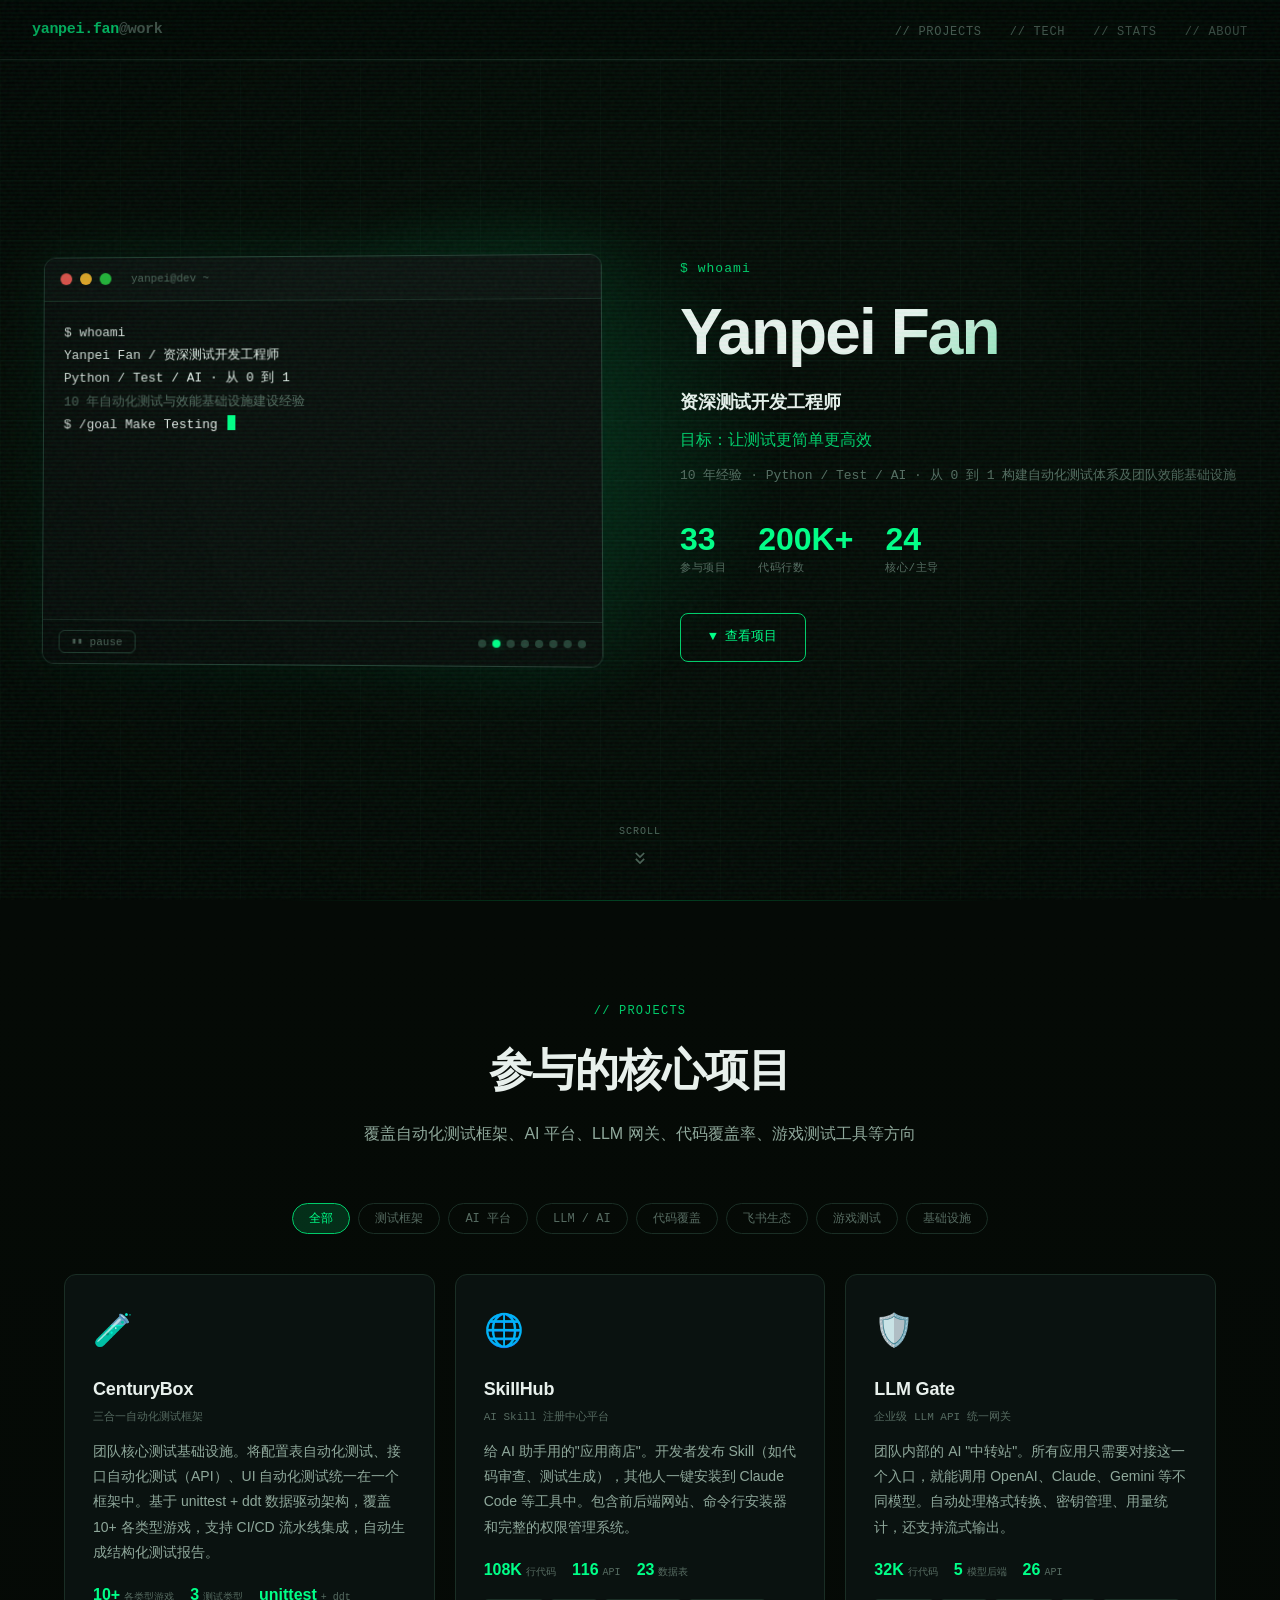
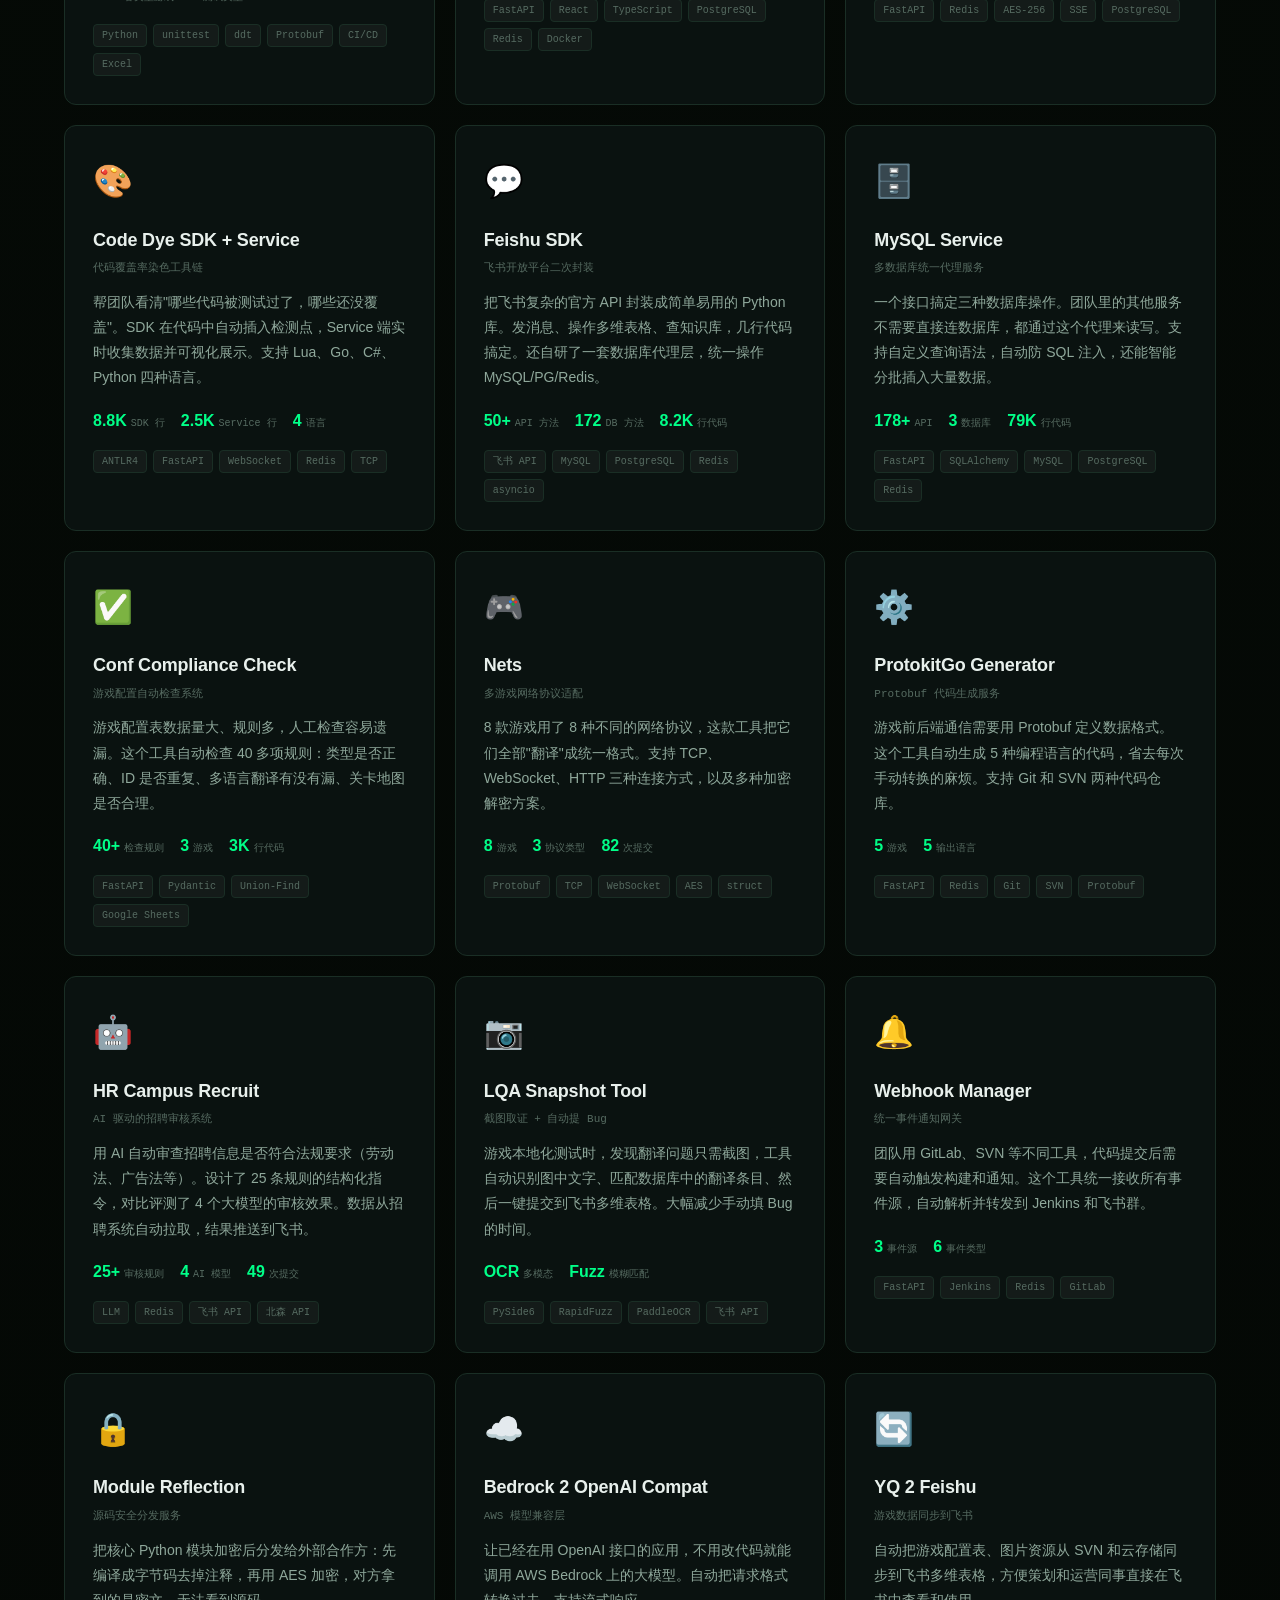
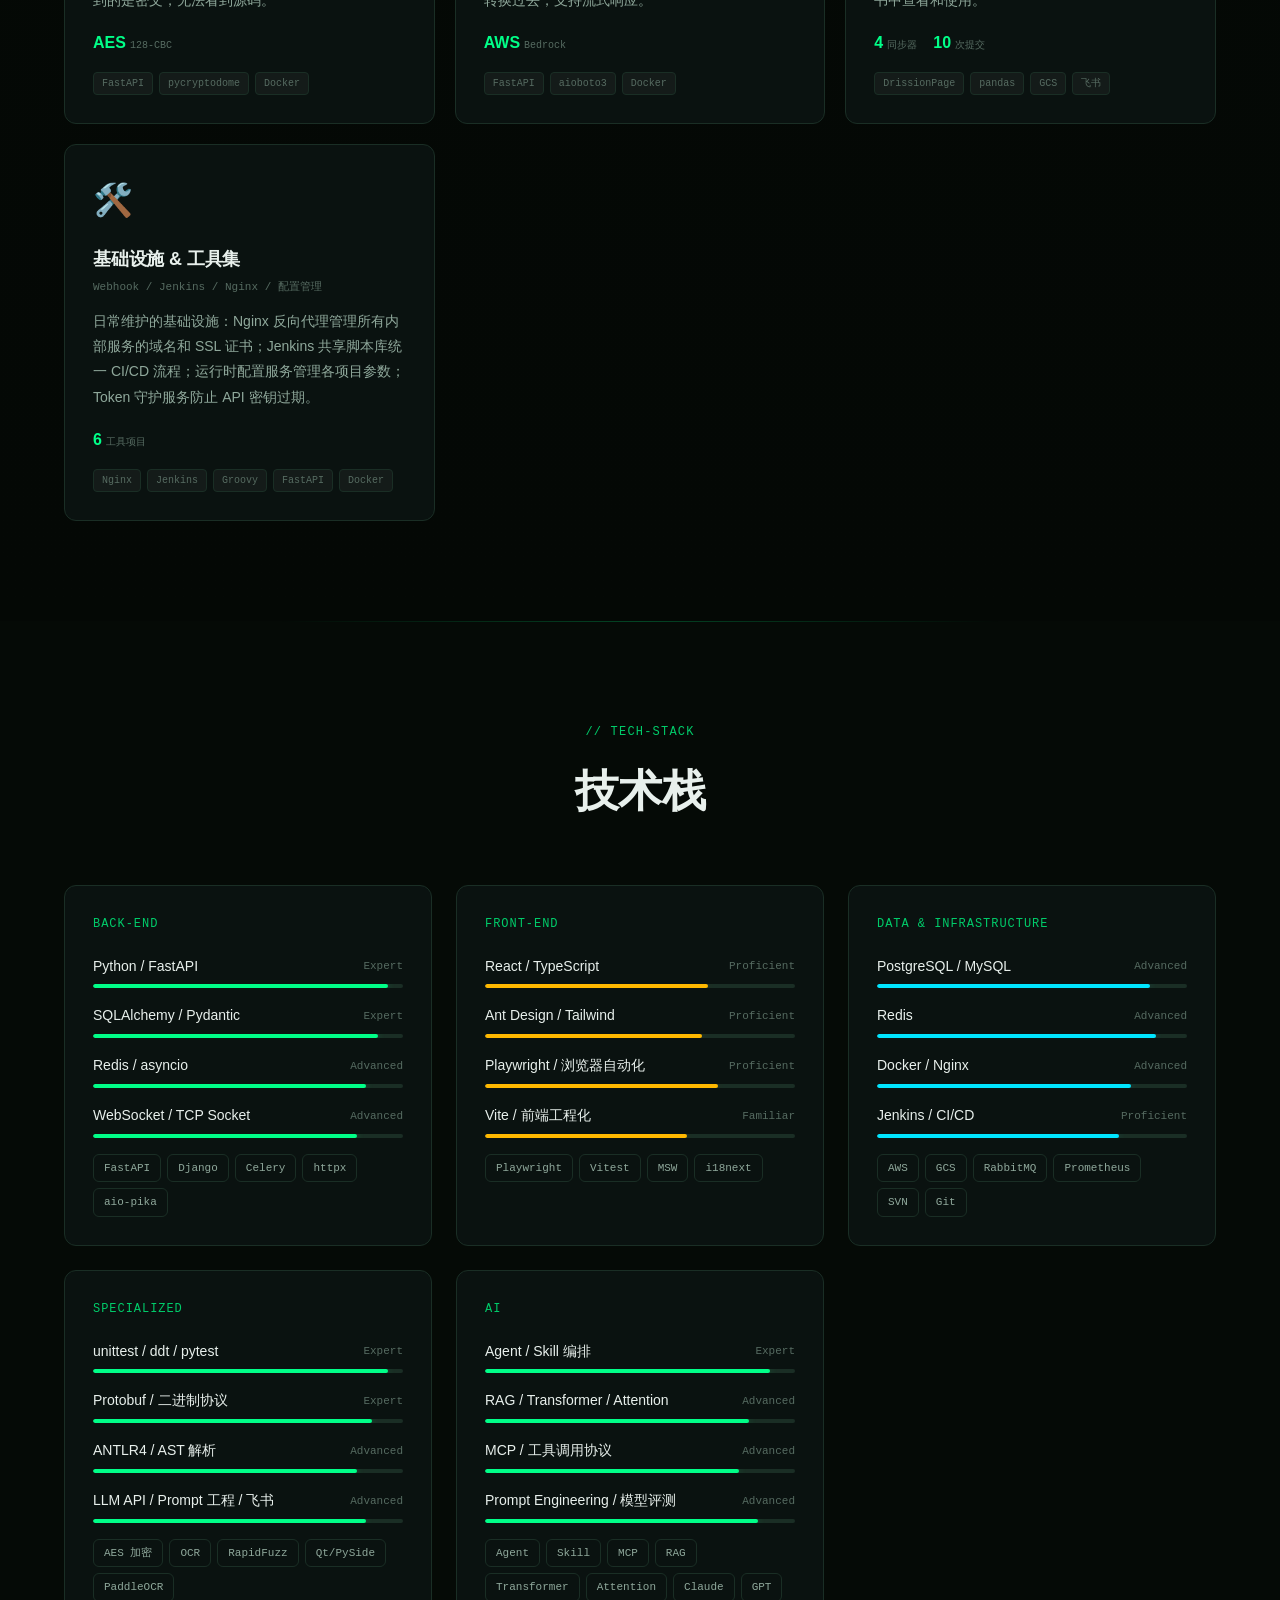
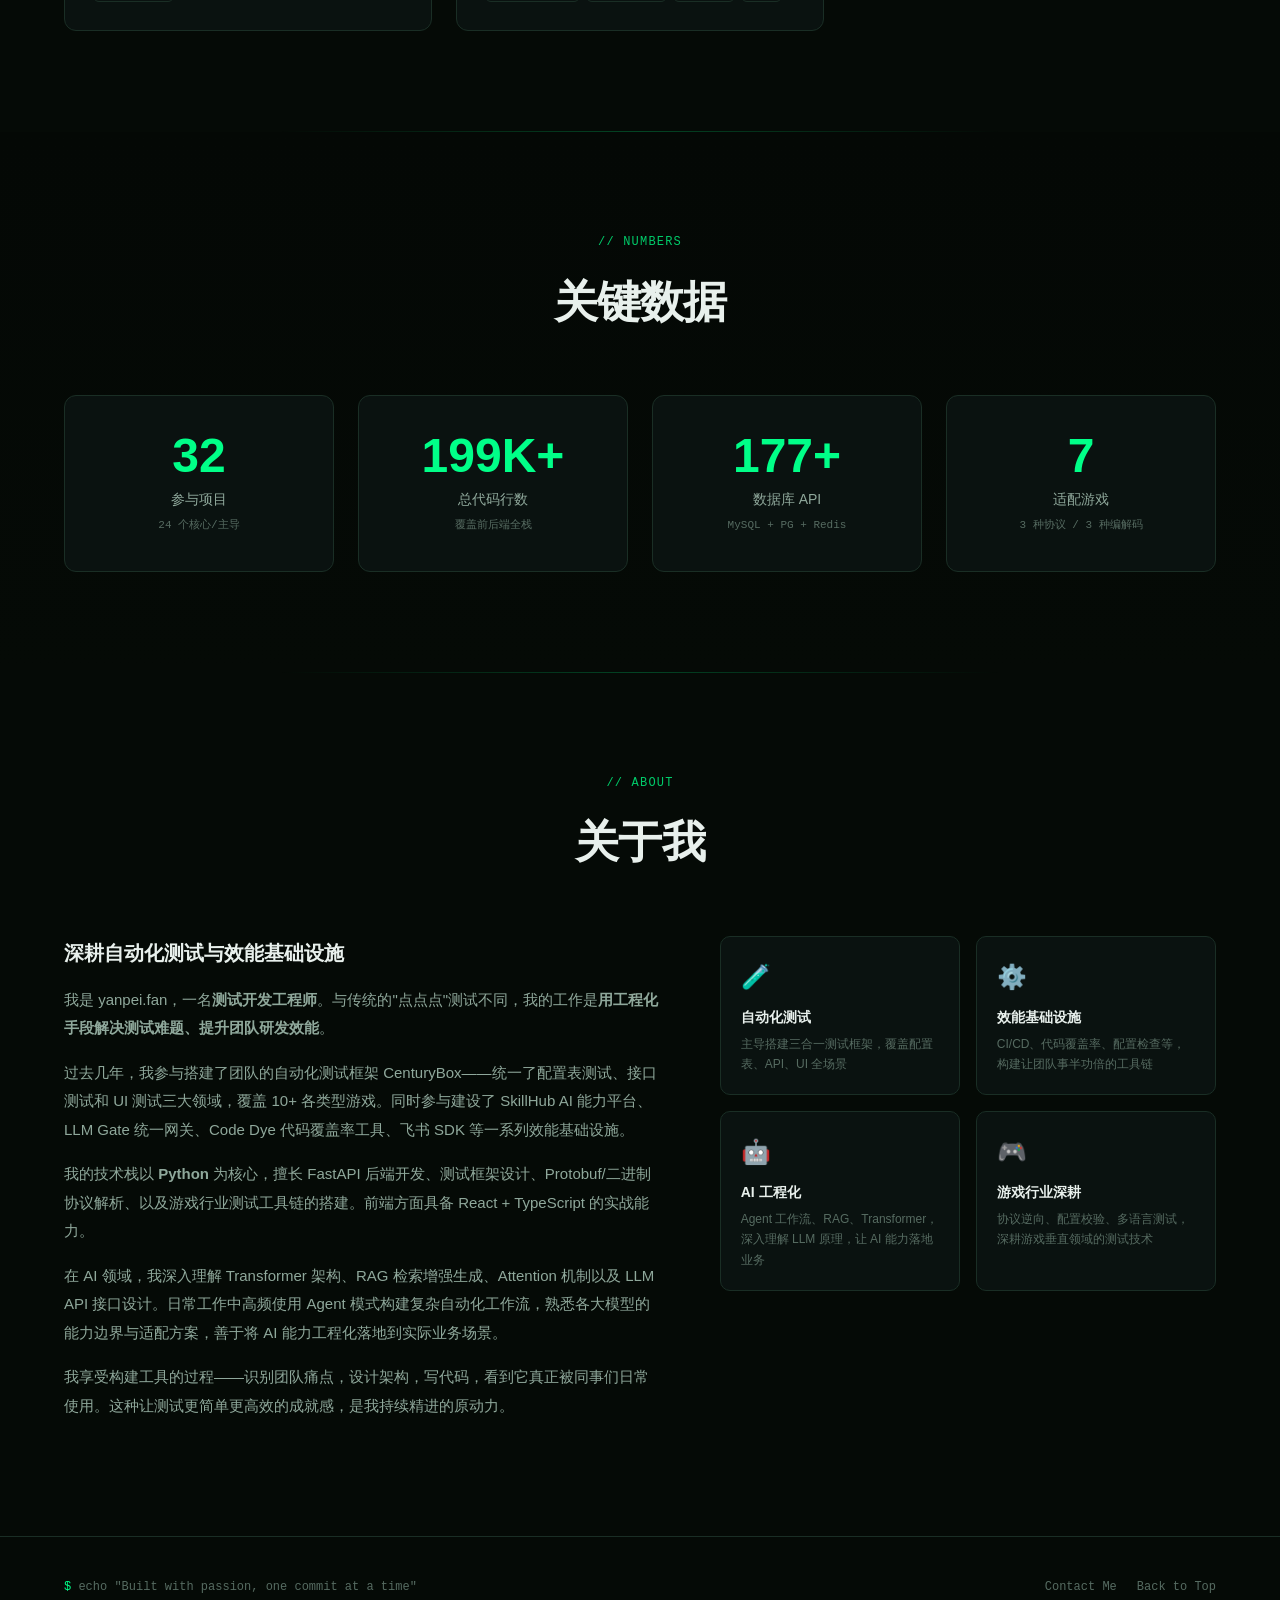
==== commit 1479a270: "feat: Email 改为 Contact Me 按钮，点击弹窗显示微信二维码" ====
--- a/site/index.html
+++ b/site/index.html
@@ -871,6 +871,64 @@
 .reveal.visible {
   opacity: 1;
   transform: translateY(0);
+}
+
+/* ---- QR Modal ---- */
+.qr-modal {
+  display: none;
+  position: fixed;
+  inset: 0;
+  z-index: 10000;
+  background: rgba(0,0,0,.85);
+  backdrop-filter: blur(8px);
+  align-items: center;
+  justify-content: center;
+}
+.qr-modal.open { display: flex; }
+.qr-modal__card {
+  background: var(--bg-card);
+  border: 1px solid var(--border-bright);
+  border-radius: 16px;
+  padding: 32px;
+  text-align: center;
+  max-width: 360px;
+  width: 90%;
+  box-shadow: 0 0 60px var(--green-glow);
+}
+.qr-modal__card img {
+  width: 240px;
+  height: 240px;
+  border-radius: 12px;
+  border: 2px solid var(--border);
+  margin-bottom: 16px;
+}
+.qr-modal__title {
+  font-family: var(--ff-sans);
+  font-size: 18px;
+  font-weight: 700;
+  color: var(--text-primary);
+  margin-bottom: 4px;
+}
+.qr-modal__sub {
+  font-family: var(--ff-mono);
+  font-size: 12px;
+  color: var(--text-muted);
+  margin-bottom: 20px;
+}
+.qr-modal__close {
+  background: var(--green-dim);
+  border: none;
+  border-radius: 8px;
+  color: var(--bg-deep);
+  font-family: var(--ff-mono);
+  font-size: 13px;
+  padding: 8px 24px;
+  cursor: pointer;
+  transition: all .2s;
+}
+.qr-modal__close:hover {
+  background: var(--green);
+  box-shadow: 0 0 16px var(--green-glow-strong);
 }
 
 /* ============================================================
@@ -1536,12 +1594,22 @@
         <span style="color:var(--green)">$</span> echo "Built with passion, one commit at a time"
       </div>
       <div class="footer__links">
-        <a href="mailto:yanpei.fan@centurygame.com">Email</a>
+        <a href="#" id="contactBtn">Contact Me</a>
         <a href="#hero">Back to Top</a>
       </div>
     </div>
   </div>
 </footer>
+
+<!-- ==================== QR MODAL ==================== -->
+<div class="qr-modal" id="qrModal">
+  <div class="qr-modal__card">
+    <img src="/wechat-qr.jpg" alt="WeChat QR Code">
+    <div class="qr-modal__title">Scan to Connect</div>
+    <div class="qr-modal__sub">微信扫码添加好友</div>
+    <button class="qr-modal__close" id="qrClose">Close</button>
+  </div>
+</div>
 
 <!-- ==================== JAVASCRIPT ==================== -->
 <script>
@@ -1823,6 +1891,19 @@
     runLoop(0);
   }
 
+  /* ---- QR Modal ---- */
+  const qrModal = document.getElementById('qrModal');
+  document.getElementById('contactBtn').addEventListener('click', (e) => {
+    e.preventDefault();
+    qrModal.classList.add('open');
+  });
+  document.getElementById('qrClose').addEventListener('click', () => {
+    qrModal.classList.remove('open');
+  });
+  qrModal.addEventListener('click', (e) => {
+    if (e.target === qrModal) qrModal.classList.remove('open');
+  });
+
 })();
 </script>
 
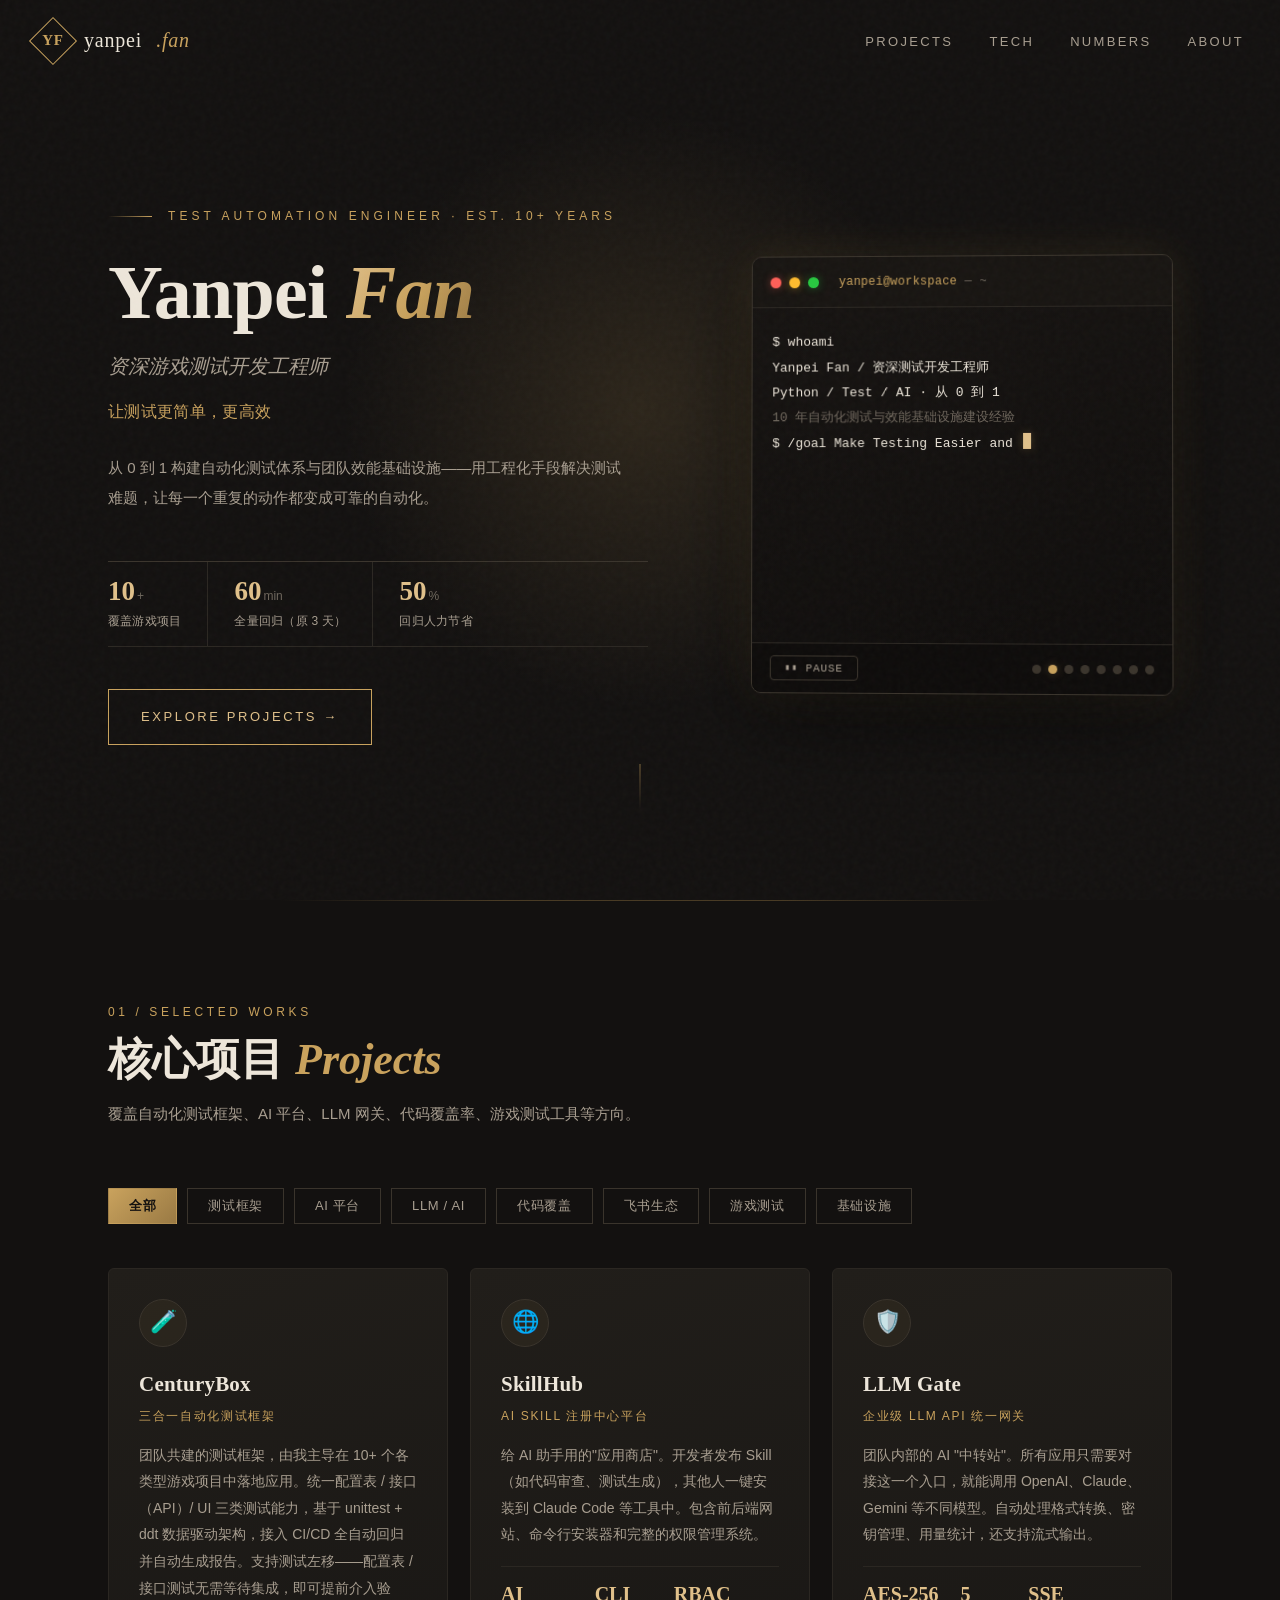
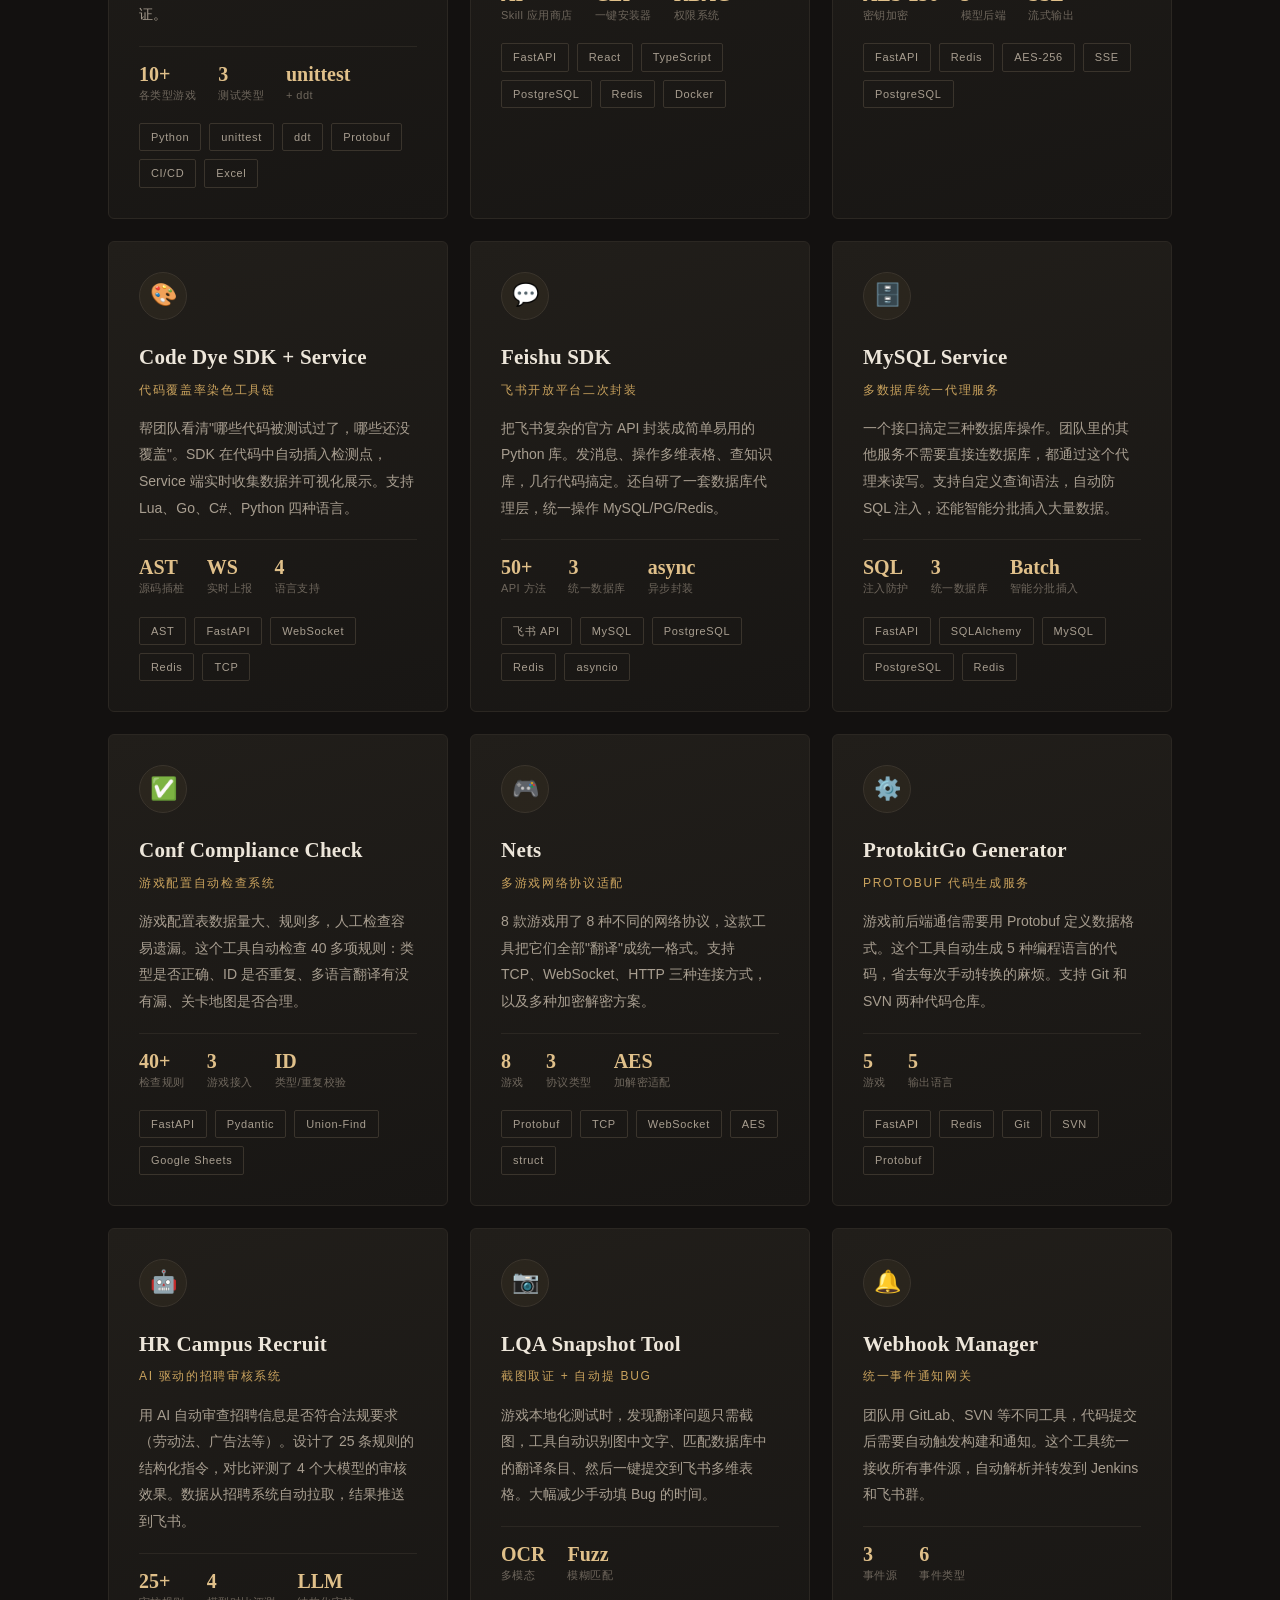
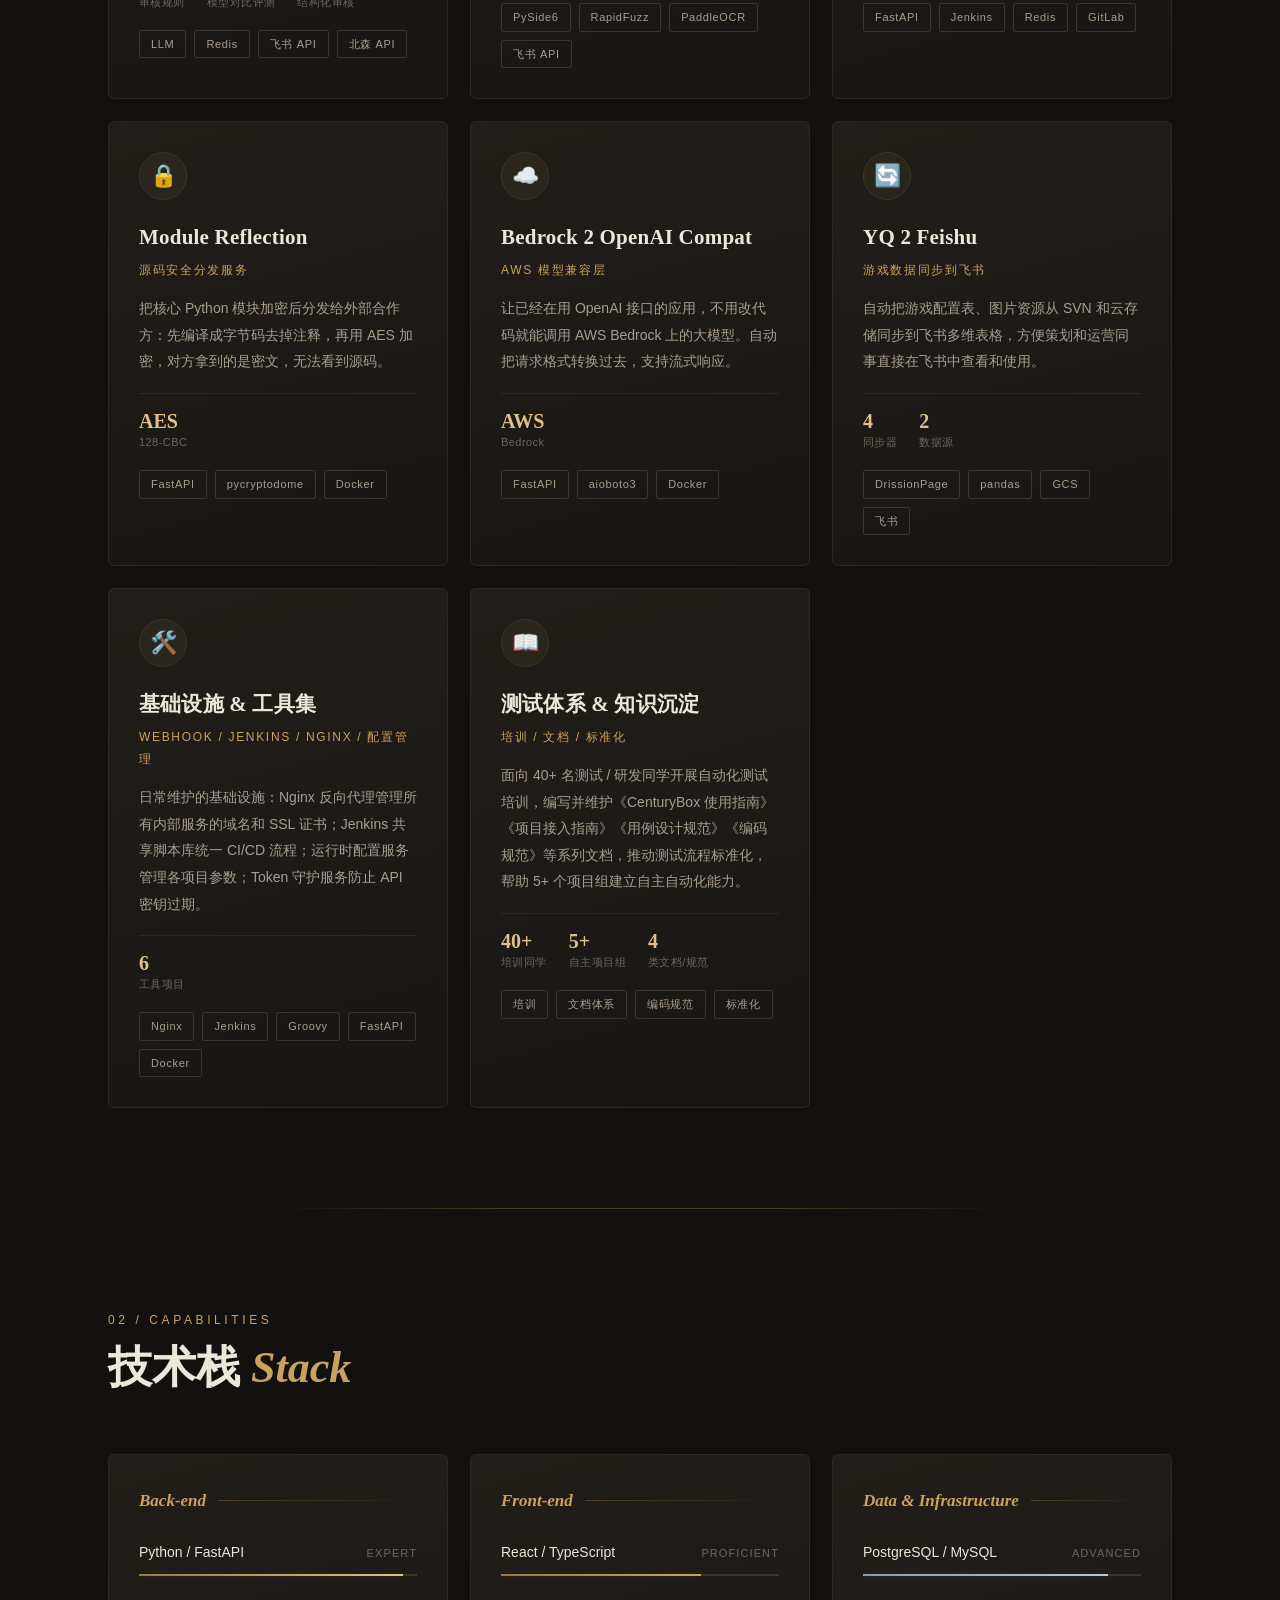
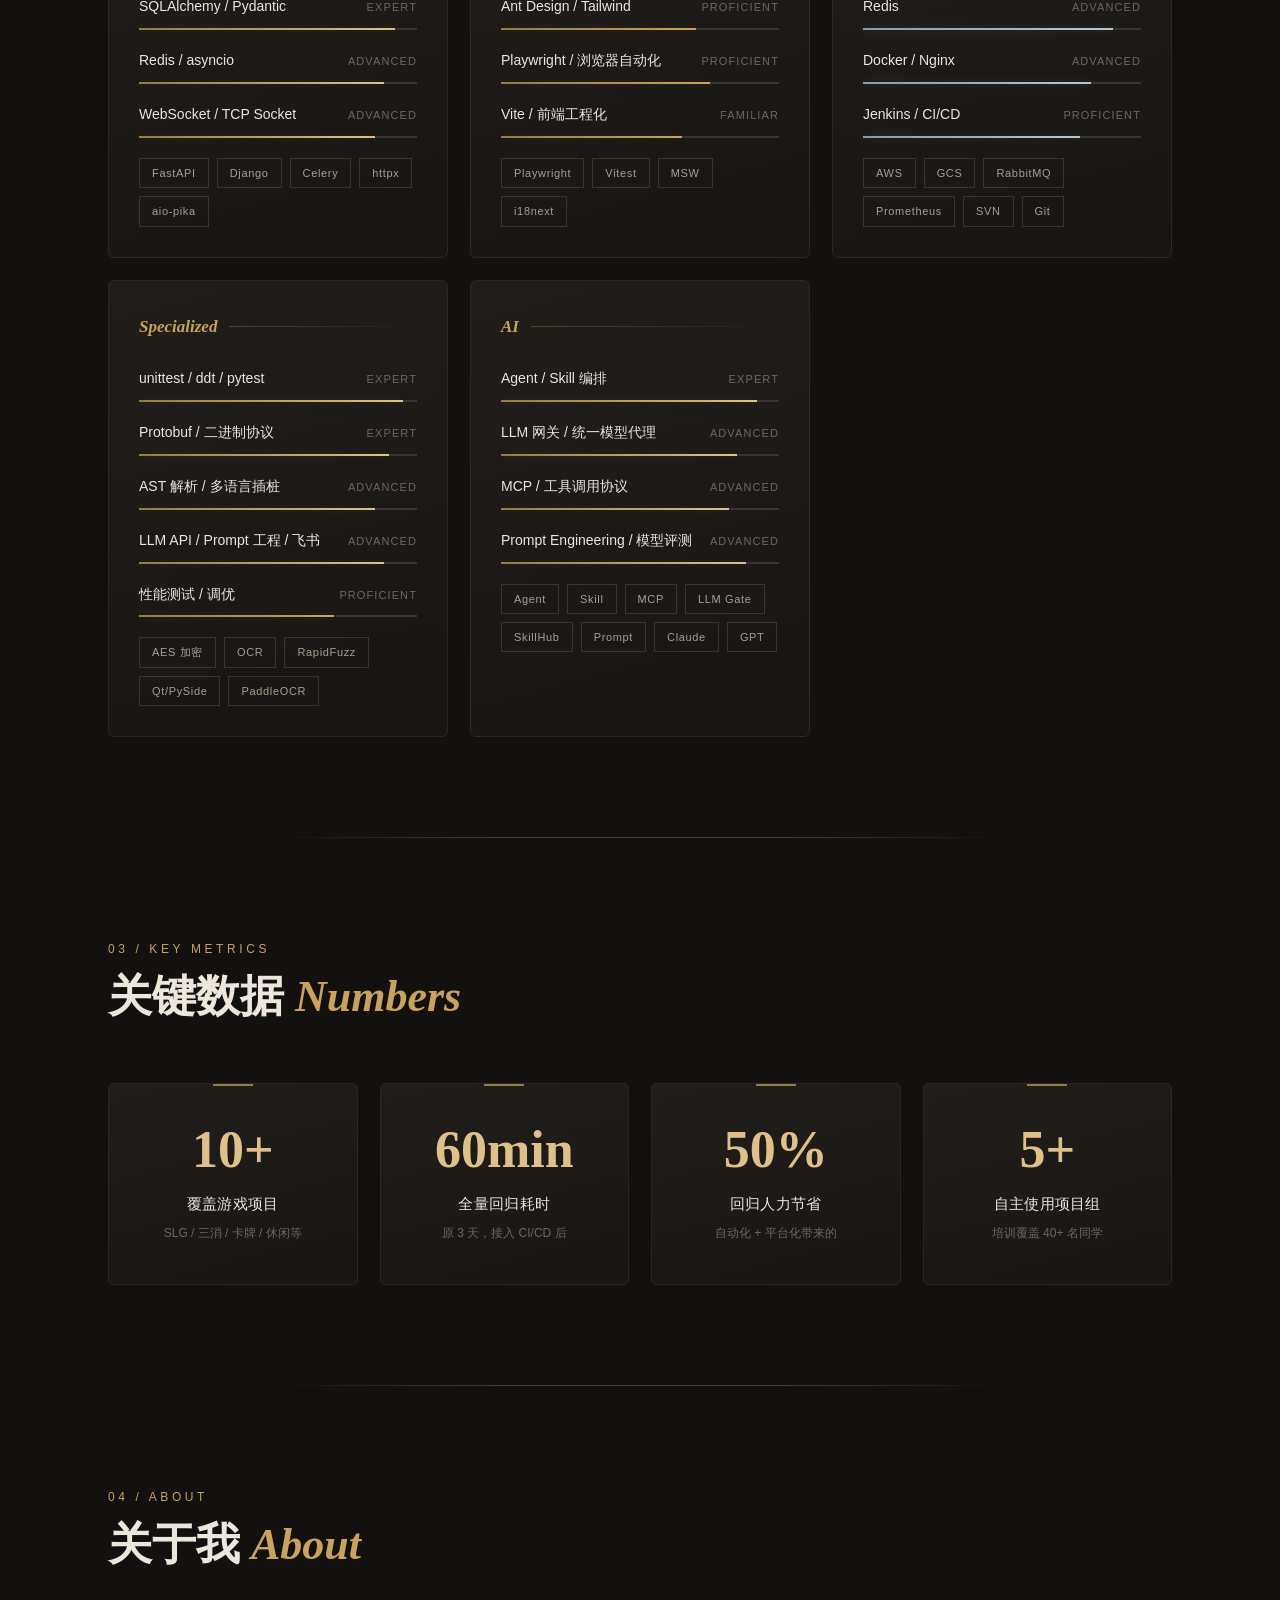
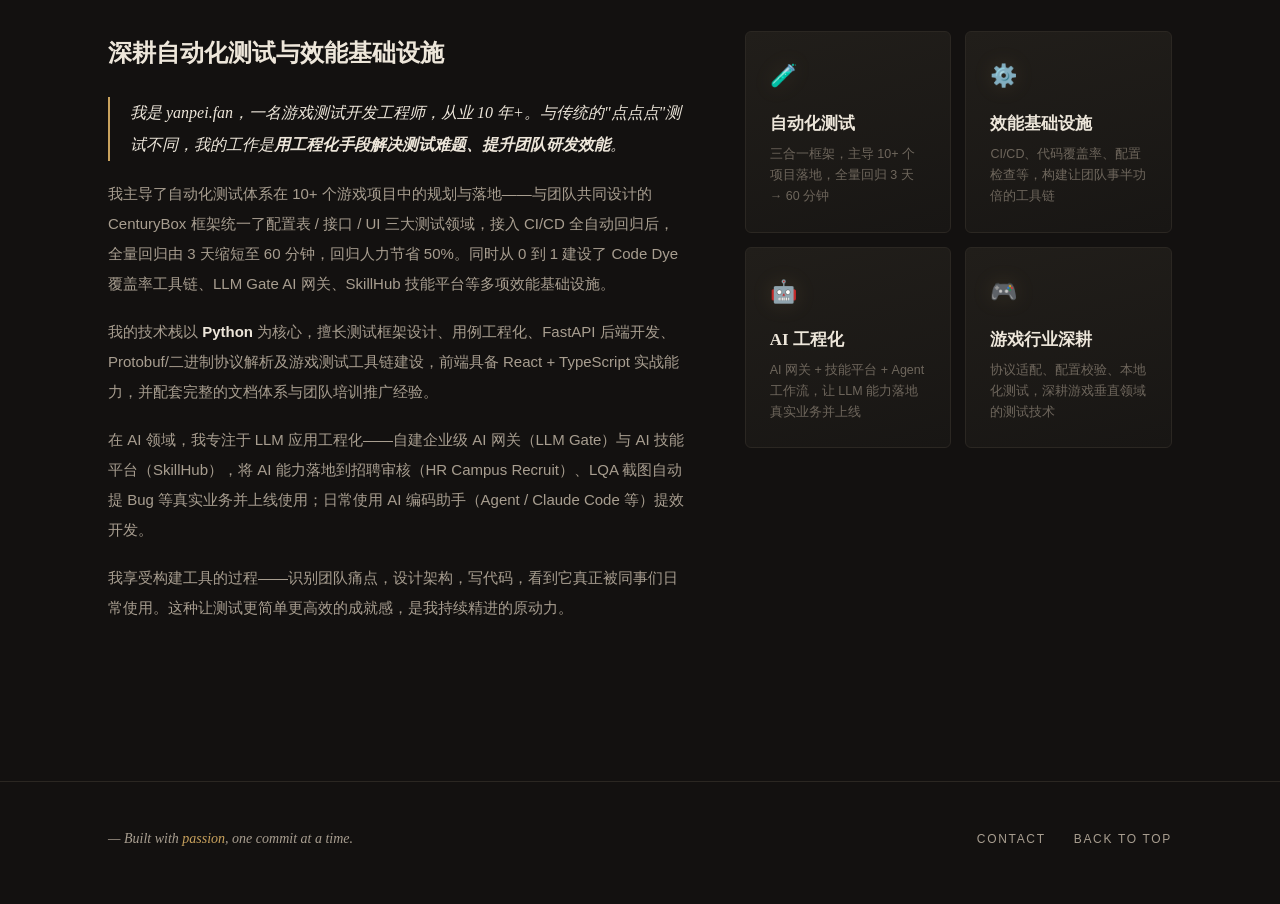
==== commit 4177f0db: "feat: 主站升级为 Premium 石墨+香槟金个人主页" ====
--- a/site/index.html
+++ b/site/index.html
@@ -3,297 +3,319 @@
 <head>
 <meta charset="UTF-8">
 <meta name="viewport" content="width=device-width, initial-scale=1.0">
-<title>Yanpei Fan -- Test Automation Engineer</title>
-<!-- Google Fonts removed for China accessibility; system fallbacks used -->
+<title>Yanpei Fan — Test Automation Engineer</title>
+<!-- Style: Premium dark · Luxury studio · Graphite + gold. Self-contained, no external fonts. -->
 
 <style>
 /* ============================================================
-   DESIGN SYSTEM
-   CRT Terminal Aesthetic -- dark, neon green, scanlines
+   DESIGN SYSTEM — PREMIUM
+   Graphite + champagne gold, refined serif display, quiet
+   luxury, subtle glow and grain. No neon, no terminal.
    ============================================================ */
 
 :root {
-  /* Colors */
-  --bg-deep: #050a06;
-  --bg-card: #0a1210;
-  --bg-card-hover: #0d1a15;
-  --bg-elevated: #0f1f18;
-  --text-primary: #e8f0ec;
-  --text-secondary: #8fa89b;
-  --text-muted: #566b61;
-  --green: #00ff88;
-  --green-dim: #00cc6a;
-  --green-glow: rgba(0,255,136,.15);
-  --green-glow-strong: rgba(0,255,136,.3);
-  --amber: #ffb800;
-  --amber-dim: #cc9300;
-  --amber-glow: rgba(255,184,0,.12);
-  --cyan: #00e5ff;
-  --cyan-dim: #00b8d4;
-  --border: #1a2e25;
-  --border-bright: #264035;
-  --scanline: rgba(0,255,136,.03);
-
-  /* Typography */
-  --ff-mono: 'Courier New', 'Source Code Pro', 'Noto Sans Mono CJK SC', monospace;
-  --ff-sans: 'PingFang SC', 'Microsoft YaHei', 'Hiragino Sans GB', 'Noto Sans CJK SC', sans-serif;
-  --ff-cn: 'PingFang SC', 'Microsoft YaHei', 'Noto Sans CJK SC', 'WenQuanYi Micro Hei', sans-serif;
+  --bg: #131110;
+  --bg-soft: #181614;
+  --bg-elevated: #1E1B18;
+  --surface: #211E1A;
+  --ink: #EDE6DA;
+  --ink-soft: #A89E90;
+  --ink-faint: #6E665C;
+  --line: #2B2722;
+  --line-bright: #3A342C;
+
+  --gold: #C9A25D;
+  --gold-bright: #E0C08A;
+  --gold-dim: #9A7A44;
+  --gold-glow: rgba(201,162,93,.14);
+  --gold-glow-strong: rgba(201,162,93,.28);
+
+  --ff-serif: 'Georgia', 'Times New Roman', 'Songti SC', 'STSong', 'Noto Serif CJK SC', 'SimSun', serif;
+  --ff-sans: 'PingFang SC', 'Microsoft YaHei', 'Hiragino Sans GB', 'Noto Sans CJK SC', -apple-system, sans-serif;
+  --ff-mono: 'SF Mono', 'Cascadia Code', 'Menlo', 'Consolas', 'Source Code Pro', 'Courier New', monospace;
 }
 
 * { margin: 0; padding: 0; box-sizing: border-box; }
 
-::selection { background: var(--green); color: var(--bg-deep); }
+::selection { background: var(--gold); color: var(--bg); }
+
 html { scroll-behavior: smooth; }
 
 body {
-  font-family: var(--ff-cn);
-  background: var(--bg-deep);
-  color: var(--text-primary);
-  line-height: 1.7;
+  font-family: var(--ff-sans);
+  background: var(--bg);
+  color: var(--ink);
+  line-height: 1.85;
   overflow-x: hidden;
 }
 
-/* Vignette */
-body > .vignette {
-  position: fixed;
-  inset: 0;
-  background: radial-gradient(ellipse at center, transparent 50%, rgba(0,0,0,.4) 100%);
-  pointer-events: none;
-  z-index: 9997;
-}
-
-/* Background Grid */
-body > .bg-grid {
-  position: fixed;
-  inset: 0;
-  background-image:
-    linear-gradient(var(--border) 1px, transparent 1px),
-    linear-gradient(90deg, var(--border) 1px, transparent 1px);
-  background-size: 60px 60px;
-  opacity: .15;
-  pointer-events: none;
-  z-index: -1;
-}
-
-/* Section Divider Glow */
-.section-divider {
-  height: 1px;
-  background: linear-gradient(90deg, transparent 5%, var(--green-dim) 50%, transparent 95%);
-  opacity: .3;
-  margin: 0 auto;
-  max-width: 800px;
-}
-
-/* CRT Scanline Overlay */
-body::before {
-  content: '';
-  position: fixed;
-  inset: 0;
-  background: repeating-linear-gradient(
-    0deg,
-    transparent,
-    transparent 2px,
-    var(--scanline) 2px,
-    var(--scanline) 4px
-  );
-  pointer-events: none;
-  z-index: 9999;
-}
-
-/* Noise Texture */
+/* Film grain */
 body::after {
   content: '';
   position: fixed;
   inset: 0;
-  opacity: .04;
-  background: url("data:image/svg+xml,%3Csvg viewBox='0 0 256 256' xmlns='http://www.w3.org/2000/svg'%3E%3Cfilter id='n'%3E%3CfeTurbulence type='fractalNoise' baseFrequency='.85' numOctaves='4' stitchTiles='stitch'/%3E%3C/filter%3E%3Crect width='100%25' height='100%25' filter='url(%23n)'/%3E%3C/svg%3E");
+  opacity: .06;
   pointer-events: none;
   z-index: 9998;
-}
-
-a { color: var(--cyan); text-decoration: none; }
-
-.container {
-  max-width: 1200px;
-  margin: 0 auto;
-  padding: 0 24px;
-}
+  background: url("data:image/svg+xml,%3Csvg viewBox='0 0 200 200' xmlns='http://www.w3.org/2000/svg'%3E%3Cfilter id='n'%3E%3CfeTurbulence type='fractalNoise' baseFrequency='.8' numOctaves='3' stitchTiles='stitch'/%3E%3C/filter%3E%3Crect width='100%25' height='100%25' filter='url(%23n)' opacity='.5'/%3E%3C/svg%3E");
+}
+
+a { color: inherit; text-decoration: none; }
+
+.container { max-width: 1120px; margin: 0 auto; padding: 0 28px; }
+
+h1, h2, h3, .serif { font-family: var(--ff-serif); }
 
 /* ============================================================
    NAVIGATION
    ============================================================ */
 .nav {
   position: fixed;
-  top: 0;
-  left: 0;
-  right: 0;
+  top: 0; left: 0; right: 0;
   z-index: 1000;
-  padding: 0 32px;
-  height: 60px;
   display: flex;
   align-items: center;
   justify-content: space-between;
-  background: rgba(5,10,6,.75);
-  backdrop-filter: blur(16px) saturate(1.4);
-  -webkit-backdrop-filter: blur(16px) saturate(1.4);
-  border-bottom: 1px solid var(--border);
-  transition: background .3s;
-}
-.nav.scrolled { background: rgba(5,10,6,.92); }
-
+  padding: 22px 36px;
+  transition: all .4s;
+}
+.nav.scrolled {
+  background: rgba(19,17,16,.9);
+  backdrop-filter: blur(16px);
+  -webkit-backdrop-filter: blur(16px);
+  border-bottom: 1px solid var(--line);
+}
 .nav__logo {
-  font-family: var(--ff-mono);
+  display: flex;
+  align-items: center;
+  gap: 14px;
+  font-family: var(--ff-serif);
+  font-size: 20px;
+  letter-spacing: .04em;
+}
+.nav__logo .mark {
+  width: 34px; height: 34px;
+  border: 1px solid var(--gold);
+  display: grid;
+  place-items: center;
+  color: var(--gold);
+  font-size: 15px;
   font-weight: 700;
-  font-size: 15px;
-  color: var(--green);
-  letter-spacing: -.02em;
-}
-.nav__logo span { color: var(--text-muted); }
-
-.nav__links { display: flex; gap: 28px; list-style: none; }
+  transform: rotate(45deg);
+  transition: transform .4s;
+}
+.nav__logo .mark span { transform: rotate(-45deg); display: block; }
+.nav__logo:hover .mark { transform: rotate(225deg); }
+.nav__logo em { font-style: italic; color: var(--gold); }
+
+.nav__links { display: flex; gap: 36px; list-style: none; }
 .nav__links a {
-  font-family: var(--ff-mono);
-  font-size: 12px;
-  font-weight: 400;
-  color: var(--text-muted);
-  letter-spacing: .06em;
+  font-size: 13px;
+  letter-spacing: .18em;
   text-transform: uppercase;
-  transition: color .2s;
-}
-.nav__links a:hover { color: var(--green); }
-
-.nav__toggle {
-  display: none;
-  background: none;
-  border: none;
-  color: var(--text-secondary);
-  font-size: 24px;
-  cursor: pointer;
-}
+  color: var(--ink-soft);
+  transition: color .25s;
+}
+.nav__links a:hover { color: var(--gold-bright); }
+.nav__toggle { display: none; background: none; border: 1px solid var(--line-bright); color: var(--ink); font-size: 20px; padding: 6px 12px; cursor: pointer; }
 
 /* ============================================================
-   HERO SECTION
+   HERO
    ============================================================ */
 .hero {
+  position: relative;
   min-height: 100vh;
   display: flex;
   align-items: center;
-  justify-content: center;
-  position: relative;
-  padding: 100px 32px 80px;
-}
-
-/* Atmospheric glow behind terminal */
+  padding: 130px 0 80px;
+  overflow: hidden;
+}
+
+/* Soft gold atmospheric glow */
 .hero::before {
   content: '';
   position: absolute;
-  top: 50%;
-  left: 40%;
-  width: 600px;
-  height: 600px;
-  background: radial-gradient(circle, var(--green-glow) 0%, transparent 65%);
-  transform: translate(-50%,-50%);
+  top: 30%; left: 50%;
+  width: 700px; height: 700px;
+  transform: translate(-50%, -30%);
+  background: radial-gradient(circle, var(--gold-glow) 0%, transparent 60%);
   pointer-events: none;
-  animation: pulseGlow 4s ease-in-out infinite;
-}
-@keyframes pulseGlow {
-  0%, 100% { opacity: .6; }
+  animation: breathe 8s ease-in-out infinite;
+}
+@keyframes breathe {
+  0%, 100% { opacity: .55; }
   50% { opacity: 1; }
 }
 
+/* Fine hairline ornament */
+.hero::after {
+  content: '';
+  position: absolute;
+  bottom: 90px; left: 50%;
+  transform: translateX(-50%);
+  width: 1px; height: 46px;
+  background: linear-gradient(var(--gold), transparent);
+  opacity: .6;
+}
+
 .hero__grid {
+  position: relative;
+  z-index: 2;
+  width: 100%;
   display: grid;
-  grid-template-columns: 1fr 1fr;
-  gap: 80px;
+  grid-template-columns: 1.15fr .85fr;
+  gap: 72px;
   align-items: center;
-  max-width: 1200px;
-  width: 100%;
+}
+
+.hero__kicker {
+  font-size: 12px;
+  letter-spacing: .34em;
+  text-transform: uppercase;
+  color: var(--gold);
+  margin-bottom: 26px;
+  display: flex;
+  align-items: center;
+  gap: 16px;
+}
+.hero__kicker::before {
+  content: '';
+  width: 44px; height: 1px;
+  background: linear-gradient(90deg, transparent, var(--gold));
+}
+
+.hero__name {
+  font-size: clamp(44px, 6.4vw, 76px);
+  font-weight: 600;
+  line-height: 1.04;
+  letter-spacing: -.01em;
+  margin-bottom: 16px;
+}
+.hero__name .last {
+  font-style: italic;
+  background: linear-gradient(120deg, var(--gold-bright), var(--gold) 55%, var(--gold-dim));
+  -webkit-background-clip: text;
+  -webkit-text-fill-color: transparent;
+  background-clip: text;
+}
+
+.hero__role {
+  font-family: var(--ff-serif);
+  font-size: 20px;
+  color: var(--ink-soft);
+  font-style: italic;
+  margin-bottom: 12px;
+}
+
+.hero__tagline {
+  font-size: 16px;
+  color: var(--gold);
+  letter-spacing: .02em;
+  margin-bottom: 26px;
+}
+
+.hero__sub {
+  font-size: 15px;
+  color: var(--ink-soft);
+  max-width: 520px;
+  margin-bottom: 48px;
+  line-height: 2;
+}
+
+/* ---- Key stats strip ---- */
+.hero__stats {
+  display: flex;
+  max-width: 540px;
+  margin-bottom: 42px;
+  border-top: 1px solid var(--line-bright);
+  border-bottom: 1px solid var(--line);
+}
+.hero__stat { padding: 16px 26px 14px 0; }
+.hero__stat + .hero__stat { padding-left: 26px; border-left: 1px solid var(--line); }
+.hero__stat-value {
+  font-family: var(--ff-serif);
+  font-size: 27px;
+  font-weight: 600;
+  color: var(--gold-bright);
+  line-height: 1;
+}
+.hero__stat-value small {
+  font-size: 12px;
+  color: var(--ink-faint);
+  font-family: var(--ff-sans);
+  font-weight: 400;
+  margin-left: 2px;
+}
+.hero__stat-label { font-size: 12px; color: var(--ink-soft); margin-top: 5px; letter-spacing: .02em; }
+
+/* ---- Command line terminal ---- */
+.terminal {
+  background: linear-gradient(165deg, #171412 0%, #0F0D0C 100%);
+  border: 1px solid var(--line-bright);
+  border-radius: 10px;
+  overflow: hidden;
+  box-shadow: 0 30px 80px rgba(0,0,0,.5), 0 0 46px var(--gold-glow), inset 0 1px 0 rgba(224,192,138,.06);
+  transform: perspective(1200px) rotateY(-2deg) rotateX(.6deg);
+  transition: transform .45s, box-shadow .45s;
   position: relative;
-  z-index: 1;
-}
-
-/* ---- Terminal Component ---- */
-.terminal {
-  background: #0a0e0c;
-  border: 1px solid var(--border-bright);
-  border-radius: 12px;
-  overflow: hidden;
-  box-shadow:
-    0 0 60px rgba(0,255,136,.08),
-    0 20px 60px rgba(0,0,0,.5),
-    inset 0 1px 0 rgba(255,255,255,.04);
-  transform: perspective(1000px) rotateY(-2deg) rotateX(1deg);
-  transition: transform .4s;
 }
 .terminal:hover {
-  transform: perspective(1000px) rotateY(0deg) rotateX(0deg);
-}
-
-/* CRT subtle flicker */
-@keyframes crtFlicker {
-  0% { opacity: 1; }
-  3% { opacity: .97; }
-  6% { opacity: 1; }
-  8% { opacity: .98; }
-  10% { opacity: 1; }
-  100% { opacity: 1; }
-}
-.terminal { animation: crtFlicker 4s ease-in-out infinite; }
-
+  transform: perspective(1200px) rotateY(0deg) rotateX(0deg);
+  box-shadow: 0 34px 90px rgba(0,0,0,.55), 0 0 70px var(--gold-glow-strong);
+}
 .terminal__top {
   display: flex;
   align-items: center;
   gap: 8px;
-  padding: 12px 16px;
-  background: #0d1210;
-  border-bottom: 1px solid var(--border);
-}
-.terminal__dot {
-  width: 12px;
-  height: 12px;
-  border-radius: 50%;
-}
-.terminal__dot--r { background: #ff5f57; }
-.terminal__dot--y { background: #febc2e; }
-.terminal__dot--g { background: #28c840; }
+  padding: 14px 18px;
+  background: #181512;
+  border-bottom: 1px solid var(--line);
+}
+.terminal__dot { width: 11px; height: 11px; border-radius: 50%; }
+.terminal__dot--r { background: #ff5f57; box-shadow: 0 0 8px rgba(255,95,87,.4); }
+.terminal__dot--y { background: #febc2e; box-shadow: 0 0 8px rgba(254,188,46,.4); }
+.terminal__dot--g { background: #28c840; box-shadow: 0 0 8px rgba(40,200,64,.4); }
 .terminal__title {
   margin-left: 12px;
   font-family: var(--ff-mono);
-  font-size: 11px;
-  color: var(--text-muted);
-}
+  font-size: 12px;
+  letter-spacing: .02em;
+  color: var(--ink-faint);
+}
+.terminal__title b { color: var(--gold); font-weight: 500; }
 
 .terminal__body {
-  padding: 20px;
-  min-height: 320px;
-  max-height: 360px;
+  padding: 22px 20px;
+  min-height: 336px;
+  max-height: 380px;
   overflow-y: auto;
   font-family: var(--ff-mono);
   font-size: 13px;
-  line-height: 1.8;
+  line-height: 1.95;
   scrollbar-width: thin;
-  scrollbar-color: var(--border-bright) transparent;
-}
-.terminal__body::-webkit-scrollbar { width: 4px; }
-.terminal__body::-webkit-scrollbar-thumb { background: var(--border-bright); border-radius: 2px; }
+  scrollbar-color: var(--line-bright) transparent;
+}
+.terminal__body::-webkit-scrollbar { width: 5px; }
+.terminal__body::-webkit-scrollbar-thumb { background: var(--line-bright); border-radius: 2px; }
 
 .term-line { white-space: pre-wrap; word-break: break-all; }
-.term-line--cmd { color: var(--green); }
-.term-line--cmd .prompt { color: var(--green-dim); }
-.term-line--success { color: var(--green); }
-.term-line--info { color: var(--cyan); }
-.term-line--amber { color: var(--amber); }
-.term-line--dim { color: var(--text-muted); }
-.term-line--bright { color: var(--text-primary); }
+.term-line--cmd { color: var(--ink); }
+.term-line--cmd .prompt { color: var(--gold); font-weight: 600; }
+.term-line--success { color: var(--gold-bright); }
+.term-line--info { color: #A8B3BB; }
+.term-line--amber { color: #E0B86A; }
+.term-line--dim { color: var(--ink-faint); }
+.term-line--bright { color: var(--ink); }
 
 .caret {
   display: inline-block;
   width: 8px;
-  height: 15px;
+  height: 16px;
   margin-left: 2px;
   vertical-align: -2px;
-  background: var(--green);
-  animation: blink 900ms steps(2,jump-none) infinite;
+  background: var(--gold-bright);
+  box-shadow: 0 0 10px var(--gold-glow-strong);
+  animation: blink 900ms steps(2, jump-none) infinite;
 }
 @keyframes blink { 50% { opacity: 0; } }
 
@@ -301,648 +323,509 @@
   display: flex;
   align-items: center;
   justify-content: space-between;
-  padding: 10px 16px;
-  background: #080c0a;
-  border-top: 1px solid var(--border);
+  padding: 12px 18px;
+  background: #0E0C0B;
+  border-top: 1px solid var(--line);
 }
 .term-btn {
   background: none;
-  border: 1px solid var(--border-bright);
-  border-radius: 6px;
-  color: var(--text-muted);
+  border: 1px solid var(--line-bright);
+  border-radius: 4px;
+  color: var(--ink-soft);
   font-family: var(--ff-mono);
   font-size: 11px;
-  padding: 4px 12px;
+  letter-spacing: .08em;
+  text-transform: uppercase;
+  padding: 5px 14px;
   cursor: pointer;
   transition: all .2s;
 }
-.term-btn:hover { color: var(--green); border-color: var(--green-dim); }
-.term-dots { display: flex; gap: 6px; }
+.term-btn:hover { color: var(--gold-bright); border-color: var(--gold-dim); }
+.term-dots { display: flex; gap: 7px; }
 .term-dot {
-  width: 8px;
-  height: 8px;
+  width: 9px; height: 9px;
   border-radius: 50%;
-  background: var(--border-bright);
+  background: var(--line-bright);
   border: none;
   cursor: pointer;
   transition: all .2s;
 }
-.term-dot.active { background: var(--green); box-shadow: 0 0 8px var(--green-glow-strong); }
-.term-dot:hover { background: var(--green-dim); }
-
-/* ---- Hero Text ---- */
-.hero__text { position: relative; }
-
-.hero__greeting {
-  font-family: var(--ff-mono);
-  font-size: 13px;
-  color: var(--green-dim);
-  letter-spacing: .08em;
-  margin-bottom: 16px;
-  opacity: 0;
-  animation: fadeSlideUp .6s ease forwards;
-  animation-delay: .3s;
-}
-
-/* Hero text entrance animations */
-.hero__greeting { animation-delay: .3s; }
-.hero__text .hero__name { opacity: 0; animation: fadeSlideUp .8s ease forwards, nameGlow 3s .8s ease-in-out infinite alternate; animation-delay: .5s; }
-.hero__role { opacity: 0; animation: fadeSlideUp .6s ease forwards; animation-delay: .65s; }
-.hero__tagline { opacity: 0; animation: fadeSlideUp .6s ease forwards; animation-delay: .8s; }
-.hero__sub { opacity: 0; animation: fadeSlideUp .6s ease forwards; animation-delay: .95s; }
-.hero__stats { opacity: 0; animation: fadeSlideUp .6s ease forwards; animation-delay: 1s; }
-.hero__cta { opacity: 0; animation: fadeSlideUp .6s ease forwards; animation-delay: 1.15s; }
-
-@keyframes fadeSlideUp {
-  from { opacity: 0; transform: translateY(20px); }
-  to { opacity: 1; transform: translateY(0); }
-}
-@keyframes nameGlow {
-  0% { filter: brightness(1); }
-  100% { filter: brightness(1.15) drop-shadow(0 0 20px var(--green-glow)); }
-}
-
-.hero__name {
-  font-family: var(--ff-sans);
-  font-size: clamp(40px, 5vw, 72px);
-  font-weight: 800;
-  line-height: 1.1;
-  letter-spacing: -.03em;
-  margin-bottom: 20px;
-  background: linear-gradient(135deg, var(--text-primary) 40%, var(--green-dim) 100%);
-  -webkit-background-clip: text;
-  -webkit-text-fill-color: transparent;
-  background-clip: text;
-}
-
-.hero__role {
-  font-family: var(--ff-sans);
-  font-size: 18px;
-  font-weight: 600;
-  color: var(--text-primary);
-  margin-bottom: 8px;
-  letter-spacing: -.01em;
-}
-
-.hero__tagline {
-  font-family: var(--ff-cn);
-  font-size: 16px;
-  color: var(--green-dim);
-  margin-bottom: 12px;
-  font-weight: 400;
-}
-
-.hero__sub {
-  font-family: var(--ff-mono);
-  font-size: 13px;
-  color: var(--text-muted);
-  margin-bottom: 36px;
-}
-
-.hero__stats {
-  display: flex;
-  gap: 32px;
-  margin-bottom: 36px;
-}
-.hero__stat-value {
-  font-family: var(--ff-sans);
-  font-size: 32px;
-  font-weight: 800;
-  color: var(--green);
-  line-height: 1;
-}
-.hero__stat-label {
-  font-family: var(--ff-mono);
-  font-size: 11px;
-  color: var(--text-muted);
-  letter-spacing: .05em;
-  margin-top: 4px;
-}
+.term-dot.active { background: var(--gold); box-shadow: 0 0 10px var(--gold-glow-strong); }
+.term-dot:hover { background: var(--gold-dim); }
 
 .hero__cta {
   display: inline-flex;
   align-items: center;
-  gap: 8px;
-  padding: 12px 28px;
+  gap: 14px;
+  padding: 15px 32px;
+  border: 1px solid var(--gold);
+  color: var(--gold-bright);
+  font-size: 13px;
+  letter-spacing: .2em;
+  text-transform: uppercase;
+  transition: all .3s;
   background: transparent;
-  border: 1px solid var(--green-dim);
-  border-radius: 8px;
-  color: var(--green);
-  font-family: var(--ff-mono);
-  font-size: 13px;
-  cursor: pointer;
-  transition: all .3s;
-  text-decoration: none;
 }
 .hero__cta:hover {
-  background: var(--green);
-  color: var(--bg-deep);
-  box-shadow: 0 0 30px var(--green-glow-strong);
-}
-
-.scroll-indicator {
-  position: absolute;
-  bottom: 32px;
-  left: 50%;
-  transform: translateX(-50%);
-  display: flex;
-  flex-direction: column;
-  align-items: center;
-  gap: 8px;
-  color: var(--text-muted);
-  font-family: var(--ff-mono);
-  font-size: 10px;
-  letter-spacing: .1em;
-  animation: scrollBounce 2s ease-in-out infinite;
-}
-@keyframes scrollBounce {
-  0%, 100% { transform: translateX(-50%) translateY(0); }
-  50% { transform: translateX(-50%) translateY(6px); }
-}
-.scroll-indicator svg { width: 20px; height: 20px; }
+  background: var(--gold);
+  color: var(--bg);
+  box-shadow: 0 0 40px var(--gold-glow-strong);
+}
 
 /* ============================================================
    SECTION COMMON
    ============================================================ */
-.section {
-  padding: 100px 0;
-  position: relative;
-}
-
-.section__header {
-  text-align: center;
-  margin-bottom: 56px;
-}
-.section__tag {
-  font-family: var(--ff-mono);
+.section { padding: 100px 0; position: relative; }
+
+.section__header { margin-bottom: 60px; position: relative; }
+.section__num {
   font-size: 12px;
-  color: var(--green-dim);
-  letter-spacing: .1em;
-  text-transform: uppercase;
+  letter-spacing: .3em;
+  color: var(--gold);
+  display: block;
   margin-bottom: 12px;
 }
 .section__title {
-  font-family: var(--ff-sans);
-  font-size: clamp(28px, 3.5vw, 44px);
-  font-weight: 800;
-  letter-spacing: -.02em;
-  color: var(--text-primary);
-}
+  font-size: clamp(30px, 4.2vw, 44px);
+  font-weight: 600;
+  line-height: 1.15;
+}
+.section__title em { font-style: italic; color: var(--gold); }
 .section__desc {
-  font-family: var(--ff-cn);
-  font-size: 16px;
-  color: var(--text-secondary);
-  max-width: 600px;
-  margin: 12px auto 0;
+  font-size: 15px;
+  color: var(--ink-soft);
+  max-width: 640px;
+  margin-top: 14px;
+}
+
+.section-divider {
+  height: 1px;
+  background: linear-gradient(90deg, transparent, var(--gold-dim) 30%, var(--gold-dim) 70%, transparent);
+  opacity: .4;
+  max-width: 720px;
+  margin: 0 auto;
 }
 
 /* ============================================================
-   PROJECTS SECTION
+   PROJECTS
    ============================================================ */
-.projects { background: linear-gradient(180deg, var(--bg-deep) 0%, #040805 100%); }
-
 .projects__filters {
   display: flex;
   flex-wrap: wrap;
-  justify-content: center;
-  gap: 8px;
-  margin-bottom: 40px;
+  gap: 10px;
+  margin-bottom: 44px;
 }
 .filter-btn {
-  padding: 6px 16px;
-  background: transparent;
-  border: 1px solid var(--border);
-  border-radius: 20px;
-  color: var(--text-muted);
-  font-family: var(--ff-mono);
-  font-size: 12px;
+  padding: 8px 20px;
+  background: none;
+  border: 1px solid var(--line-bright);
+  color: var(--ink-soft);
+  font-size: 13px;
+  letter-spacing: .05em;
+  font-family: var(--ff-sans);
   cursor: pointer;
   transition: all .25s;
-  white-space: nowrap;
-}
-.filter-btn:hover { color: var(--text-secondary); border-color: var(--border-bright); }
+}
+.filter-btn:hover { border-color: var(--gold-dim); color: var(--gold-bright); }
 .filter-btn.active {
-  color: var(--green);
-  border-color: var(--green-dim);
-  background: var(--green-glow);
+  background: linear-gradient(135deg, var(--gold), var(--gold-dim));
+  border-color: transparent;
+  color: var(--bg);
+  font-weight: 600;
 }
 
 .projects__grid {
   display: grid;
-  grid-template-columns: repeat(auto-fill, minmax(340px, 1fr));
-  gap: 20px;
-}
-
-/* ---- Project Card ---- */
+  grid-template-columns: repeat(auto-fill, minmax(330px, 1fr));
+  gap: 22px;
+}
+
 .proj-card {
-  background: var(--bg-card);
-  border: 1px solid var(--border);
-  border-radius: 12px;
-  padding: 28px;
-  transition: all .35s cubic-bezier(.25,.46,.45,.94);
-  cursor: default;
+  background: linear-gradient(165deg, var(--surface), var(--bg-soft));
+  border: 1px solid var(--line);
+  border-radius: 6px;
+  padding: 30px;
   position: relative;
   overflow: hidden;
   opacity: 0;
   transform: translateY(24px);
-}
-.proj-card.visible {
-  opacity: 1;
-  transform: translateY(0);
-}
+  transition: all .4s cubic-bezier(.25,.46,.45,.94);
+}
+.proj-card.visible { opacity: 1; transform: translateY(0); }
+
+/* Gold corner accent */
 .proj-card::before {
   content: '';
   position: absolute;
-  inset: 0;
-  background: radial-gradient(circle at var(--mx,50%) var(--my,50%), var(--green-glow) 0%, transparent 60%);
+  top: 0; right: 0;
+  width: 40px; height: 40px;
+  border-top: 2px solid var(--gold);
+  border-right: 2px solid var(--gold);
   opacity: 0;
-  transition: opacity .3s;
-  pointer-events: none;
-}
-.proj-card:hover::before { opacity: 1; }
+  transition: opacity .3s, width .3s, height .3s;
+}
+.proj-card:hover::before { opacity: .8; width: 60px; height: 60px; }
+.proj-card::after {
+  content: '';
+  position: absolute;
+  bottom: 0; left: 0;
+  height: 2px;
+  width: 0;
+  background: linear-gradient(90deg, var(--gold), transparent);
+  transition: width .5s;
+}
+.proj-card:hover::after { width: 100%; }
+
 .proj-card:hover {
-  border-color: var(--border-bright);
-  transform: translateY(-4px);
-  box-shadow: 0 12px 40px rgba(0,0,0,.3), 0 0 40px var(--green-glow);
+  border-color: var(--line-bright);
+  transform: translateY(-5px);
+  box-shadow: 0 24px 60px rgba(0,0,0,.5), 0 0 30px var(--gold-glow);
 }
 
 .proj-card__icon {
-  font-size: 32px;
-  margin-bottom: 16px;
-  display: block;
-}
+  display: inline-grid;
+  place-items: center;
+  width: 48px; height: 48px;
+  border: 1px solid var(--line-bright);
+  border-radius: 50%;
+  font-size: 22px;
+  margin-bottom: 18px;
+  color: var(--gold);
+  background: rgba(201,162,93,.06);
+  transition: all .3s;
+}
+.proj-card:hover .proj-card__icon { border-color: var(--gold); box-shadow: 0 0 18px var(--gold-glow); }
 
 .proj-card__title {
-  font-family: var(--ff-sans);
-  font-size: 18px;
-  font-weight: 700;
-  color: var(--text-primary);
-  margin-bottom: 4px;
-  letter-spacing: -.01em;
-}
-
+  font-size: 21px;
+  font-weight: 600;
+  font-family: var(--ff-serif);
+  margin-bottom: 2px;
+  letter-spacing: .01em;
+}
 .proj-card__subtitle {
-  font-family: var(--ff-mono);
-  font-size: 11px;
-  color: var(--text-muted);
-  margin-bottom: 12px;
-}
-
+  font-size: 12px;
+  letter-spacing: .14em;
+  text-transform: uppercase;
+  color: var(--gold);
+  margin-bottom: 14px;
+}
 .proj-card__desc {
-  font-family: var(--ff-cn);
   font-size: 14px;
-  color: var(--text-secondary);
-  line-height: 1.8;
-  margin-bottom: 16px;
-}
-
+  color: var(--ink-soft);
+  line-height: 1.9;
+  margin-bottom: 18px;
+}
 .proj-card__metrics {
   display: flex;
-  gap: 16px;
+  gap: 22px;
   flex-wrap: wrap;
-  margin-bottom: 16px;
-}
-.proj-metric {
-  display: flex;
-  align-items: baseline;
-  gap: 4px;
-}
+  margin-bottom: 18px;
+  padding-top: 16px;
+  border-top: 1px solid var(--line);
+}
+.proj-metric { display: flex; flex-direction: column; }
 .proj-metric__val {
-  font-family: var(--ff-sans);
-  font-weight: 700;
-  font-size: 16px;
-  color: var(--green);
-}
-.proj-metric__unit {
-  font-family: var(--ff-mono);
-  font-size: 10px;
-  color: var(--text-muted);
-}
-
-.proj-card__tags {
-  display: flex;
-  flex-wrap: wrap;
-  gap: 6px;
-}
+  font-family: var(--ff-serif);
+  font-size: 20px;
+  font-weight: 600;
+  color: var(--gold-bright);
+  line-height: 1.1;
+}
+.proj-metric__unit { font-size: 11px; color: var(--ink-faint); letter-spacing: .04em; }
+
+.proj-card__tags { display: flex; flex-wrap: wrap; gap: 8px; }
 .proj-tag {
-  font-family: var(--ff-mono);
-  font-size: 10px;
-  color: var(--text-muted);
-  background: rgba(255,255,255,.04);
-  border: 1px solid var(--border);
-  border-radius: 4px;
-  padding: 2px 8px;
-}
+  font-size: 11px;
+  letter-spacing: .06em;
+  color: var(--ink-soft);
+  border: 1px solid var(--line-bright);
+  padding: 3px 11px;
+  border-radius: 2px;
+  transition: all .2s;
+}
+.proj-tag:hover { border-color: var(--gold); color: var(--gold-bright); }
 
 /* ============================================================
-   TECH STACK SECTION
+   TECH STACK
    ============================================================ */
-.tech { background: var(--bg-deep); }
-
 .tech__groups {
   display: grid;
-  grid-template-columns: repeat(auto-fill, minmax(280px, 1fr));
-  gap: 24px;
-}
-
+  grid-template-columns: repeat(auto-fill, minmax(300px, 1fr));
+  gap: 22px;
+}
 .tech-group {
-  background: var(--bg-card);
-  border: 1px solid var(--border);
-  border-radius: 12px;
-  padding: 28px;
+  background: linear-gradient(165deg, var(--surface), var(--bg-soft));
+  border: 1px solid var(--line);
+  border-radius: 6px;
+  padding: 30px;
   transition: all .3s;
 }
-.tech-group:hover {
-  border-color: var(--border-bright);
-  box-shadow: 0 0 30px rgba(0,0,0,.2);
-}
+.tech-group:hover { border-color: var(--line-bright); box-shadow: 0 18px 44px rgba(0,0,0,.4); }
 
 .tech-group__title {
-  font-family: var(--ff-mono);
-  font-size: 12px;
-  color: var(--green-dim);
-  letter-spacing: .08em;
-  text-transform: uppercase;
-  margin-bottom: 20px;
-}
-
-.tech-item {
-  margin-bottom: 16px;
-}
+  font-family: var(--ff-serif);
+  font-size: 17px;
+  font-weight: 600;
+  font-style: italic;
+  color: var(--gold);
+  margin-bottom: 24px;
+  display: flex;
+  align-items: center;
+  gap: 12px;
+}
+.tech-group__title::after {
+  content: '';
+  flex: 1;
+  height: 1px;
+  background: linear-gradient(90deg, var(--gold-dim), transparent);
+  opacity: .4;
+}
+
+.tech-item { margin-bottom: 18px; }
 .tech-item:last-child { margin-bottom: 0; }
-
 .tech-item__header {
   display: flex;
   justify-content: space-between;
-  align-items: center;
-  margin-bottom: 6px;
-}
-.tech-item__name {
-  font-family: var(--ff-cn);
-  font-size: 14px;
-  color: var(--text-primary);
-}
+  align-items: baseline;
+  margin-bottom: 8px;
+}
+.tech-item__name { font-size: 14px; font-weight: 500; }
 .tech-item__level {
-  font-family: var(--ff-mono);
   font-size: 11px;
-  color: var(--text-muted);
+  letter-spacing: .1em;
+  text-transform: uppercase;
+  color: var(--ink-faint);
 }
 
 .tech-bar {
-  height: 4px;
-  background: var(--border);
-  border-radius: 2px;
-  overflow: hidden;
+  height: 2px;
+  background: var(--line-bright);
+  position: relative;
 }
 .tech-bar__fill {
-  height: 100%;
-  border-radius: 2px;
+  position: absolute;
+  top: 0; left: 0;
+  height: 2px;
   width: 0;
-  transition: width 1.2s cubic-bezier(.25,.46,.45,.94);
-  background: var(--green);
-  box-shadow: 0 0 8px var(--green-glow-strong);
-}
-.tech-bar__fill--amber {
-  background: var(--amber);
-  box-shadow: 0 0 8px var(--amber-glow);
-}
-.tech-bar__fill--cyan {
-  background: var(--cyan);
-  box-shadow: 0 0 8px rgba(0,229,255,.2);
-}
-
-.tech-tags {
-  display: flex;
-  flex-wrap: wrap;
-  gap: 6px;
-  margin-top: 16px;
-}
+  background: linear-gradient(90deg, var(--gold-dim), var(--gold-bright));
+  box-shadow: 0 0 8px var(--gold-glow);
+  transition: width 1.3s cubic-bezier(.25,.46,.45,.94);
+}
+.tech-bar__fill--amber { background: linear-gradient(90deg, var(--gold-dim), var(--gold)); }
+.tech-bar__fill--cyan { background: linear-gradient(90deg, #8A9BA8, #B8C6CF); box-shadow: 0 0 8px rgba(184,198,207,.18); }
+
+.tech-tags { display: flex; flex-wrap: wrap; gap: 8px; margin-top: 20px; }
 .tech-tag {
-  font-family: var(--ff-mono);
   font-size: 11px;
-  padding: 4px 10px;
-  border: 1px solid var(--border);
-  border-radius: 6px;
-  color: var(--text-secondary);
+  letter-spacing: .06em;
+  color: var(--ink-soft);
+  border: 1px solid var(--line-bright);
+  padding: 4px 12px;
   transition: all .2s;
 }
-.tech-tag:hover {
-  border-color: var(--green-dim);
-  color: var(--green);
-  background: var(--green-glow);
-}
+.tech-tag:hover { color: var(--gold-bright); border-color: var(--gold); background: rgba(201,162,93,.06); }
 
 /* ============================================================
-   STATS SECTION
+   STATS
    ============================================================ */
-.stats {
-  background: linear-gradient(180deg, #040805 0%, var(--bg-deep) 100%);
-}
-
 .stats__grid {
   display: grid;
   grid-template-columns: repeat(4, 1fr);
-  gap: 24px;
-}
-
+  gap: 22px;
+}
 .stat-card {
+  background: linear-gradient(165deg, var(--surface), var(--bg-soft));
+  border: 1px solid var(--line);
+  border-radius: 6px;
+  padding: 40px 24px;
   text-align: center;
-  padding: 36px 20px;
-  background: var(--bg-card);
-  border: 1px solid var(--border);
-  border-radius: 12px;
-  transition: all .3s;
-}
-.stat-card:hover {
-  border-color: var(--green-dim);
-  box-shadow: 0 0 30px var(--green-glow);
-}
+  position: relative;
+  overflow: hidden;
+  transition: all .35s;
+}
+.stat-card::before {
+  content: '';
+  position: absolute;
+  top: 0; left: 50%;
+  transform: translateX(-50%);
+  width: 40px; height: 2px;
+  background: var(--gold);
+  opacity: .7;
+}
+.stat-card:hover { transform: translateY(-6px); border-color: var(--gold-dim); box-shadow: 0 24px 54px rgba(0,0,0,.5), 0 0 26px var(--gold-glow); }
 
 .stat-card__number {
-  font-family: var(--ff-sans);
-  font-size: 48px;
-  font-weight: 800;
-  color: var(--green);
+  font-family: var(--ff-serif);
+  font-size: 52px;
+  font-weight: 600;
+  color: var(--gold-bright);
   line-height: 1;
-  margin-bottom: 8px;
-}
-.stat-card__label {
-  font-family: var(--ff-cn);
-  font-size: 14px;
-  color: var(--text-secondary);
-}
-.stat-card__sub {
-  font-family: var(--ff-mono);
-  font-size: 11px;
-  color: var(--text-muted);
-  margin-top: 4px;
-}
+  margin-bottom: 14px;
+}
+.stat-card__label { font-size: 15px; font-weight: 500; letter-spacing: .02em; }
+.stat-card__sub { font-size: 12px; color: var(--ink-faint); margin-top: 4px; }
 
 /* ============================================================
-   ABOUT SECTION
+   ABOUT
    ============================================================ */
 .about__grid {
   display: grid;
-  grid-template-columns: 1.2fr 1fr;
+  grid-template-columns: 1.35fr 1fr;
   gap: 60px;
   align-items: start;
 }
-
 .about__text h3 {
-  font-family: var(--ff-sans);
-  font-size: 20px;
-  font-weight: 700;
-  color: var(--text-primary);
-  margin-bottom: 16px;
+  font-family: var(--ff-serif);
+  font-size: 24px;
+  font-weight: 600;
+  margin-bottom: 22px;
 }
 .about__text p {
-  font-family: var(--ff-cn);
   font-size: 15px;
-  color: var(--text-secondary);
-  margin-bottom: 16px;
-  line-height: 1.9;
+  color: var(--ink-soft);
+  margin-bottom: 18px;
+  line-height: 2;
+}
+.about__text strong { color: var(--ink); font-weight: 600; }
+.about__text .lead {
+  color: var(--ink);
+  font-size: 16px;
+  border-left: 2px solid var(--gold);
+  padding-left: 20px;
+  font-family: var(--ff-serif);
+  font-style: italic;
 }
 
 .about__highlights {
   display: grid;
   grid-template-columns: 1fr 1fr;
-  gap: 16px;
+  gap: 14px;
 }
 .highlight-card {
-  padding: 20px;
-  background: var(--bg-card);
-  border: 1px solid var(--border);
-  border-radius: 10px;
+  background: linear-gradient(165deg, var(--surface), var(--bg-soft));
+  border: 1px solid var(--line);
+  border-radius: 6px;
+  padding: 24px;
   transition: all .3s;
 }
-.highlight-card:hover {
-  border-color: var(--border-bright);
-  background: var(--bg-card-hover);
-}
-.highlight-card__icon { font-size: 24px; margin-bottom: 8px; }
+.highlight-card:hover { border-color: var(--gold-dim); transform: translateY(-4px); box-shadow: 0 18px 40px rgba(0,0,0,.4); }
+.highlight-card__icon {
+  font-size: 22px;
+  margin-bottom: 12px;
+  display: inline-block;
+  filter: drop-shadow(0 0 10px var(--gold-glow));
+}
 .highlight-card__title {
-  font-family: var(--ff-sans);
-  font-size: 14px;
+  font-family: var(--ff-serif);
+  font-size: 17px;
   font-weight: 600;
-  color: var(--text-primary);
   margin-bottom: 4px;
 }
-.highlight-card__desc {
-  font-family: var(--ff-cn);
-  font-size: 12px;
-  color: var(--text-muted);
-}
+.highlight-card__desc { font-size: 12.5px; color: var(--ink-faint); line-height: 1.7; }
 
 /* ============================================================
    FOOTER
    ============================================================ */
-.footer {
-  padding: 40px 0;
-  border-top: 1px solid var(--border);
-}
+.footer { padding: 44px 0 52px; border-top: 1px solid var(--line); margin-top: 40px; }
 .footer__inner {
   display: flex;
   justify-content: space-between;
   align-items: center;
+  flex-wrap: wrap;
+  gap: 16px;
 }
 .footer__copy {
-  font-family: var(--ff-mono);
+  font-family: var(--ff-serif);
+  font-style: italic;
+  font-size: 14px;
+  color: var(--ink-soft);
+}
+.footer__copy .gold { color: var(--gold); }
+.footer__links { display: flex; gap: 28px; }
+.footer__links a {
   font-size: 12px;
-  color: var(--text-muted);
-}
-.footer__links { display: flex; gap: 20px; }
-.footer__links a {
-  font-family: var(--ff-mono);
-  font-size: 12px;
-  color: var(--text-muted);
+  letter-spacing: .14em;
+  text-transform: uppercase;
+  color: var(--ink-soft);
   transition: color .2s;
 }
-.footer__links a:hover { color: var(--green); }
+.footer__links a:hover { color: var(--gold-bright); }
+
+/* ============================================================
+   QR MODAL
+   ============================================================ */
+.qr-modal {
+  display: none;
+  position: fixed;
+  inset: 0;
+  z-index: 10000;
+  background: rgba(10,9,8,.7);
+  backdrop-filter: blur(12px);
+  align-items: center;
+  justify-content: center;
+}
+.qr-modal.open { display: flex; }
+.qr-modal__card {
+  background: linear-gradient(160deg, var(--surface), var(--bg-soft));
+  border: 1px solid var(--line-bright);
+  border-radius: 8px;
+  padding: 36px;
+  text-align: center;
+  max-width: 360px;
+  width: 90%;
+  position: relative;
+  box-shadow: 0 40px 100px rgba(0,0,0,.6), 0 0 60px var(--gold-glow);
+  animation: riseIn .4s ease;
+}
+@keyframes riseIn {
+  from { opacity: 0; transform: translateY(20px); }
+  to { opacity: 1; transform: none; }
+}
+.qr-modal__card img {
+  width: 240px; height: 240px;
+  border: 1px solid var(--line-bright);
+  margin-bottom: 18px;
+}
+.qr-modal__title {
+  font-family: var(--ff-serif);
+  font-size: 22px;
+  font-weight: 600;
+  margin-bottom: 2px;
+}
+.qr-modal__sub { font-size: 13px; color: var(--ink-faint); margin-bottom: 22px; }
+.qr-modal__close {
+  background: linear-gradient(135deg, var(--gold), var(--gold-dim));
+  border: none;
+  color: var(--bg);
+  font-size: 13px;
+  letter-spacing: .14em;
+  text-transform: uppercase;
+  font-weight: 600;
+  padding: 12px 36px;
+  cursor: pointer;
+  transition: all .25s;
+}
+.qr-modal__close:hover { box-shadow: 0 0 26px var(--gold-glow-strong); transform: translateY(-2px); }
 
 /* ============================================================
    SCROLL REVEAL
    ============================================================ */
 .reveal {
   opacity: 0;
-  transform: translateY(32px);
-  transition: opacity .8s cubic-bezier(.25,.46,.45,.94),
-              transform .8s cubic-bezier(.25,.46,.45,.94);
-}
-.reveal.visible {
-  opacity: 1;
-  transform: translateY(0);
-}
-
-/* ---- QR Modal ---- */
-.qr-modal {
-  display: none;
-  position: fixed;
-  inset: 0;
-  z-index: 10000;
-  background: rgba(0,0,0,.85);
-  backdrop-filter: blur(8px);
-  align-items: center;
-  justify-content: center;
-}
-.qr-modal.open { display: flex; }
-.qr-modal__card {
-  background: var(--bg-card);
-  border: 1px solid var(--border-bright);
-  border-radius: 16px;
-  padding: 32px;
-  text-align: center;
-  max-width: 360px;
-  width: 90%;
-  box-shadow: 0 0 60px var(--green-glow);
-}
-.qr-modal__card img {
-  width: 240px;
-  height: 240px;
-  border-radius: 12px;
-  border: 2px solid var(--border);
-  margin-bottom: 16px;
-}
-.qr-modal__title {
-  font-family: var(--ff-sans);
-  font-size: 18px;
-  font-weight: 700;
-  color: var(--text-primary);
-  margin-bottom: 4px;
-}
-.qr-modal__sub {
-  font-family: var(--ff-mono);
-  font-size: 12px;
-  color: var(--text-muted);
-  margin-bottom: 20px;
-}
-.qr-modal__close {
-  background: var(--green-dim);
-  border: none;
-  border-radius: 8px;
-  color: var(--bg-deep);
-  font-family: var(--ff-mono);
-  font-size: 13px;
-  padding: 8px 24px;
-  cursor: pointer;
-  transition: all .2s;
-}
-.qr-modal__close:hover {
-  background: var(--green);
-  box-shadow: 0 0 16px var(--green-glow-strong);
-}
+  transform: translateY(28px);
+  transition: opacity .9s cubic-bezier(.25,.46,.45,.94),
+              transform .9s cubic-bezier(.25,.46,.45,.94);
+}
+.reveal.visible { opacity: 1; transform: translateY(0); }
 
 /* ============================================================
    RESPONSIVE
    ============================================================ */
-@media (max-width: 1024px) {
-  .hero__grid {
-    grid-template-columns: 1fr;
-    gap: 48px;
-    text-align: center;
-  }
-  .terminal { transform: none; max-width: 560px; margin: 0 auto; }
-  .hero__stats { justify-content: center; }
-  .about__grid { grid-template-columns: 1fr; gap: 40px; }
+@media (max-width: 960px) {
+  .hero__grid { grid-template-columns: 1fr; gap: 52px; }
+  .terminal { max-width: 580px; margin: 0 auto; transform: none; }
+  .about__grid { grid-template-columns: 1fr; gap: 44px; }
   .about__highlights { grid-template-columns: repeat(4, 1fr); }
 }
 
@@ -953,30 +836,25 @@
     display: flex;
     flex-direction: column;
     position: absolute;
-    top: 60px;
-    left: 0;
-    right: 0;
-    background: rgba(5,10,6,.95);
+    top: 68px; left: 16px; right: 16px;
+    background: rgba(24,22,20,.97);
     backdrop-filter: blur(16px);
-    padding: 20px;
+    border: 1px solid var(--line);
+    border-radius: 6px;
+    padding: 18px 24px;
     gap: 16px;
-    border-bottom: 1px solid var(--border);
+    box-shadow: 0 24px 60px rgba(0,0,0,.5);
   }
-  .hero { padding: 80px 20px 60px; }
-  .terminal__body { min-height: 260px; max-height: 300px; font-size: 12px; }
   .projects__grid { grid-template-columns: 1fr; }
   .stats__grid { grid-template-columns: repeat(2, 1fr); }
   .about__highlights { grid-template-columns: 1fr 1fr; }
-  .footer__inner { flex-direction: column; gap: 16px; }
-  .hero__stats { flex-wrap: wrap; gap: 20px; }
+  .footer__inner { flex-direction: column; text-align: center; }
 }
 
 @media (max-width: 480px) {
-  .hero__name { font-size: 32px; }
-  .hero__stats { justify-content: space-around; }
-  .stat-card__number { font-size: 36px; }
-  .tech__groups { grid-template-columns: 1fr; }
+  .stats__grid { grid-template-columns: 1fr; }
   .about__highlights { grid-template-columns: 1fr; }
+  .hero { padding-top: 120px; }
 }
 
 @media (prefers-reduced-motion: reduce) {
@@ -984,83 +862,67 @@
     animation-duration: 0.01ms !important;
     transition-duration: 0.01ms !important;
   }
-  .reveal { opacity: 1; transform: none; }
-  .proj-card { opacity: 1; transform: none; }
+  .reveal, .proj-card { opacity: 1; transform: none; }
 }
 </style>
 </head>
 
 <body>
 
-<div class="vignette"></div>
-<div class="bg-grid"></div>
-
 <!-- ==================== NAVIGATION ==================== -->
-<nav class="nav">
-  <div class="nav__logo">yanpei.fan<span>@work</span></div>
+<nav class="nav" id="nav">
+  <a class="nav__logo" href="#hero"><span class="mark"><span>YF</span></span> yanpei<em>.fan</em></a>
   <ul class="nav__links" id="navLinks">
-    <li><a href="#projects">// projects</a></li>
-    <li><a href="#tech">// tech</a></li>
-    <li><a href="#stats">// stats</a></li>
-    <li><a href="#about">// about</a></li>
+    <li><a href="#projects">Projects</a></li>
+    <li><a href="#tech">Tech</a></li>
+    <li><a href="#stats">Numbers</a></li>
+    <li><a href="#about">About</a></li>
   </ul>
-  <button class="nav__toggle" id="navToggle" aria-label="Menu">&#9776;</button>
+  <button class="nav__toggle" id="navToggle" aria-label="菜单">&#9776;</button>
 </nav>
 
 <!-- ==================== HERO ==================== -->
 <section class="hero" id="hero">
-  <div class="hero__grid">
-
-    <!-- Terminal -->
+  <div class="container hero__grid">
+    <div>
+      <div class="hero__kicker">Test Automation Engineer · Est. 10+ Years</div>
+      <h1 class="hero__name">Yanpei <span class="last">Fan</span></h1>
+      <p class="hero__role">资深游戏测试开发工程师</p>
+      <p class="hero__tagline">让测试更简单，更高效</p>
+      <p class="hero__sub">从 0 到 1 构建自动化测试体系与团队效能基础设施——用工程化手段解决测试难题，让每一个重复的动作都变成可靠的自动化。</p>
+
+      <div class="hero__stats">
+        <div class="hero__stat">
+          <div class="hero__stat-value">10<small>+</small></div>
+          <div class="hero__stat-label">覆盖游戏项目</div>
+        </div>
+        <div class="hero__stat">
+          <div class="hero__stat-value">60<small>min</small></div>
+          <div class="hero__stat-label">全量回归（原 3 天）</div>
+        </div>
+        <div class="hero__stat">
+          <div class="hero__stat-value">50<small>%</small></div>
+          <div class="hero__stat-label">回归人力节省</div>
+        </div>
+      </div>
+
+      <a href="#projects" class="hero__cta">Explore Projects &#8594;</a>
+    </div>
+
+    <!-- Command line terminal -->
     <div class="terminal" id="terminal">
       <div class="terminal__top">
         <div class="terminal__dot terminal__dot--r"></div>
         <div class="terminal__dot terminal__dot--y"></div>
         <div class="terminal__dot terminal__dot--g"></div>
-        <span class="terminal__title">yanpei@dev ~ </span>
+        <span class="terminal__title"><b>yanpei@workspace</b> — ~</span>
       </div>
       <div class="terminal__body" id="termBody"></div>
       <div class="terminal__controls">
-        <button class="term-btn" id="termToggle">
-          <span id="termToggleIcon">&#9646;&#9646;</span> pause
-        </button>
+        <button class="term-btn" id="termToggle"><span id="termToggleIcon">&#9646;&#9646;</span> pause</button>
         <div class="term-dots" id="termDots"></div>
       </div>
     </div>
-
-    <!-- Text -->
-    <div class="hero__text">
-      <div class="hero__greeting">$ whoami</div>
-      <h1 class="hero__name">Yanpei Fan</h1>
-      <p class="hero__role">资深测试开发工程师</p>
-      <p class="hero__tagline">目标：让测试更简单更高效</p>
-      <p class="hero__sub">10 年经验 &middot; Python / Test / AI &middot; 从 0 到 1 构建自动化测试体系及团队效能基础设施</p>
-      <div class="hero__stats">
-        <div>
-          <div class="hero__stat-value">33</div>
-          <div class="hero__stat-label">参与项目</div>
-        </div>
-        <div>
-          <div class="hero__stat-value">200K+</div>
-          <div class="hero__stat-label">代码行数</div>
-        </div>
-        <div>
-          <div class="hero__stat-value">24</div>
-          <div class="hero__stat-label">核心/主导</div>
-        </div>
-      </div>
-      <a href="#projects" class="hero__cta">
-        <span>&#9660;</span> 查看项目
-      </a>
-    </div>
-
-  </div>
-
-  <div class="scroll-indicator">
-    <span>SCROLL</span>
-    <svg viewBox="0 0 24 24" fill="none" stroke="currentColor" stroke-width="2">
-      <path d="M7 13l5 5 5-5M7 6l5 5 5-5"/>
-    </svg>
   </div>
 </section>
 
@@ -1071,15 +933,15 @@
 <section class="section projects" id="projects">
   <div class="container">
     <div class="section__header reveal">
-      <div class="section__tag">// projects</div>
-      <h2 class="section__title">参与的核心项目</h2>
-      <p class="section__desc">覆盖自动化测试框架、AI 平台、LLM 网关、代码覆盖率、游戏测试工具等方向</p>
+      <span class="section__num">01 / SELECTED WORKS</span>
+      <h2 class="section__title">核心项目 <em>Projects</em></h2>
+      <p class="section__desc">覆盖自动化测试框架、AI 平台、LLM 网关、代码覆盖率、游戏测试工具等方向。</p>
     </div>
 
     <div class="projects__filters reveal">
       <button class="filter-btn active" data-filter="all">全部</button>
       <button class="filter-btn" data-filter="framework">测试框架</button>
-        <button class="filter-btn" data-filter="ai">AI 平台</button>
+      <button class="filter-btn" data-filter="ai">AI 平台</button>
       <button class="filter-btn" data-filter="llm">LLM / AI</button>
       <button class="filter-btn" data-filter="coverage">代码覆盖</button>
       <button class="filter-btn" data-filter="feishu">飞书生态</button>
@@ -1089,16 +951,15 @@
 
     <div class="projects__grid" id="projectsGrid">
 
-      <!-- CenturyBox -->
       <div class="proj-card" data-cat="framework">
         <span class="proj-card__icon">&#x1F9EA;</span>
         <h3 class="proj-card__title">CenturyBox</h3>
         <div class="proj-card__subtitle">三合一自动化测试框架</div>
-        <p class="proj-card__desc">团队核心测试基础设施。将配置表自动化测试、接口自动化测试（API）、UI 自动化测试统一在一个框架中。基于 unittest + ddt 数据驱动架构，覆盖 10+ 各类型游戏，支持 CI/CD 流水线集成，自动生成结构化测试报告。</p>
+        <p class="proj-card__desc">团队共建的测试框架，由我主导在 10+ 个各类型游戏项目中落地应用。统一配置表 / 接口（API）/ UI 三类测试能力，基于 unittest + ddt 数据驱动架构，接入 CI/CD 全自动回归并自动生成报告。支持测试左移——配置表 / 接口测试无需等待集成，即可提前介入验证。</p>
         <div class="proj-card__metrics">
-          <div class="proj-metric"><span class="proj-metric__val">10+</span><span class="proj-metric__unit">各类型游戏</span></div>
-          <div class="proj-metric"><span class="proj-metric__val">3</span><span class="proj-metric__unit">测试类型</span></div>
-          <div class="proj-metric"><span class="proj-metric__val">unittest</span><span class="proj-metric__unit">+ ddt</span></div>
+          <span class="proj-metric"><span class="proj-metric__val">10+</span><span class="proj-metric__unit">各类型游戏</span></span>
+          <span class="proj-metric"><span class="proj-metric__val">3</span><span class="proj-metric__unit">测试类型</span></span>
+          <span class="proj-metric"><span class="proj-metric__val">unittest</span><span class="proj-metric__unit">+ ddt</span></span>
         </div>
         <div class="proj-card__tags">
           <span class="proj-tag">Python</span><span class="proj-tag">unittest</span>
@@ -1107,16 +968,15 @@
         </div>
       </div>
 
-      <!-- SkillHub -->
       <div class="proj-card" data-cat="ai">
         <span class="proj-card__icon">&#x1F310;</span>
         <h3 class="proj-card__title">SkillHub</h3>
         <div class="proj-card__subtitle">AI Skill 注册中心平台</div>
         <p class="proj-card__desc">给 AI 助手用的"应用商店"。开发者发布 Skill（如代码审查、测试生成），其他人一键安装到 Claude Code 等工具中。包含前后端网站、命令行安装器和完整的权限管理系统。</p>
         <div class="proj-card__metrics">
-          <div class="proj-metric"><span class="proj-metric__val">108K</span><span class="proj-metric__unit">行代码</span></div>
-          <div class="proj-metric"><span class="proj-metric__val">116</span><span class="proj-metric__unit">API</span></div>
-          <div class="proj-metric"><span class="proj-metric__val">23</span><span class="proj-metric__unit">数据表</span></div>
+          <span class="proj-metric"><span class="proj-metric__val">AI</span><span class="proj-metric__unit">Skill 应用商店</span></span>
+          <span class="proj-metric"><span class="proj-metric__val">CLI</span><span class="proj-metric__unit">一键安装器</span></span>
+          <span class="proj-metric"><span class="proj-metric__val">RBAC</span><span class="proj-metric__unit">权限系统</span></span>
         </div>
         <div class="proj-card__tags">
           <span class="proj-tag">FastAPI</span><span class="proj-tag">React</span>
@@ -1125,16 +985,15 @@
         </div>
       </div>
 
-      <!-- LLM Gate -->
       <div class="proj-card" data-cat="llm">
         <span class="proj-card__icon">&#x1F6E1;&#xFE0F;</span>
         <h3 class="proj-card__title">LLM Gate</h3>
         <div class="proj-card__subtitle">企业级 LLM API 统一网关</div>
         <p class="proj-card__desc">团队内部的 AI "中转站"。所有应用只需要对接这一个入口，就能调用 OpenAI、Claude、Gemini 等不同模型。自动处理格式转换、密钥管理、用量统计，还支持流式输出。</p>
         <div class="proj-card__metrics">
-          <div class="proj-metric"><span class="proj-metric__val">32K</span><span class="proj-metric__unit">行代码</span></div>
-          <div class="proj-metric"><span class="proj-metric__val">5</span><span class="proj-metric__unit">模型后端</span></div>
-          <div class="proj-metric"><span class="proj-metric__val">26</span><span class="proj-metric__unit">API</span></div>
+          <span class="proj-metric"><span class="proj-metric__val">AES-256</span><span class="proj-metric__unit">密钥加密</span></span>
+          <span class="proj-metric"><span class="proj-metric__val">5</span><span class="proj-metric__unit">模型后端</span></span>
+          <span class="proj-metric"><span class="proj-metric__val">SSE</span><span class="proj-metric__unit">流式输出</span></span>
         </div>
         <div class="proj-card__tags">
           <span class="proj-tag">FastAPI</span><span class="proj-tag">Redis</span>
@@ -1143,34 +1002,32 @@
         </div>
       </div>
 
-      <!-- Code Dye -->
       <div class="proj-card" data-cat="coverage">
         <span class="proj-card__icon">&#x1F3A8;</span>
         <h3 class="proj-card__title">Code Dye SDK + Service</h3>
         <div class="proj-card__subtitle">代码覆盖率染色工具链</div>
         <p class="proj-card__desc">帮团队看清"哪些代码被测试过了，哪些还没覆盖"。SDK 在代码中自动插入检测点，Service 端实时收集数据并可视化展示。支持 Lua、Go、C#、Python 四种语言。</p>
         <div class="proj-card__metrics">
-          <div class="proj-metric"><span class="proj-metric__val">8.8K</span><span class="proj-metric__unit">SDK 行</span></div>
-          <div class="proj-metric"><span class="proj-metric__val">2.5K</span><span class="proj-metric__unit">Service 行</span></div>
-          <div class="proj-metric"><span class="proj-metric__val">4</span><span class="proj-metric__unit">语言</span></div>
+          <span class="proj-metric"><span class="proj-metric__val">AST</span><span class="proj-metric__unit">源码插桩</span></span>
+          <span class="proj-metric"><span class="proj-metric__val">WS</span><span class="proj-metric__unit">实时上报</span></span>
+          <span class="proj-metric"><span class="proj-metric__val">4</span><span class="proj-metric__unit">语言支持</span></span>
         </div>
         <div class="proj-card__tags">
-          <span class="proj-tag">ANTLR4</span><span class="proj-tag">FastAPI</span>
+          <span class="proj-tag">AST</span><span class="proj-tag">FastAPI</span>
           <span class="proj-tag">WebSocket</span><span class="proj-tag">Redis</span>
           <span class="proj-tag">TCP</span>
         </div>
       </div>
 
-      <!-- Feishu SDK -->
       <div class="proj-card" data-cat="feishu">
         <span class="proj-card__icon">&#x1F4AC;</span>
         <h3 class="proj-card__title">Feishu SDK</h3>
         <div class="proj-card__subtitle">飞书开放平台二次封装</div>
         <p class="proj-card__desc">把飞书复杂的官方 API 封装成简单易用的 Python 库。发消息、操作多维表格、查知识库，几行代码搞定。还自研了一套数据库代理层，统一操作 MySQL/PG/Redis。</p>
         <div class="proj-card__metrics">
-          <div class="proj-metric"><span class="proj-metric__val">50+</span><span class="proj-metric__unit">API 方法</span></div>
-          <div class="proj-metric"><span class="proj-metric__val">172</span><span class="proj-metric__unit">DB 方法</span></div>
-          <div class="proj-metric"><span class="proj-metric__val">8.2K</span><span class="proj-metric__unit">行代码</span></div>
+          <span class="proj-metric"><span class="proj-metric__val">50+</span><span class="proj-metric__unit">API 方法</span></span>
+          <span class="proj-metric"><span class="proj-metric__val">3</span><span class="proj-metric__unit">统一数据库</span></span>
+          <span class="proj-metric"><span class="proj-metric__val">async</span><span class="proj-metric__unit">异步封装</span></span>
         </div>
         <div class="proj-card__tags">
           <span class="proj-tag">飞书 API</span><span class="proj-tag">MySQL</span>
@@ -1179,16 +1036,15 @@
         </div>
       </div>
 
-      <!-- MySQL Service -->
       <div class="proj-card" data-cat="infra">
         <span class="proj-card__icon">&#x1F5C4;&#xFE0F;</span>
         <h3 class="proj-card__title">MySQL Service</h3>
         <div class="proj-card__subtitle">多数据库统一代理服务</div>
         <p class="proj-card__desc">一个接口搞定三种数据库操作。团队里的其他服务不需要直接连数据库，都通过这个代理来读写。支持自定义查询语法，自动防 SQL 注入，还能智能分批插入大量数据。</p>
         <div class="proj-card__metrics">
-          <div class="proj-metric"><span class="proj-metric__val">178+</span><span class="proj-metric__unit">API</span></div>
-          <div class="proj-metric"><span class="proj-metric__val">3</span><span class="proj-metric__unit">数据库</span></div>
-          <div class="proj-metric"><span class="proj-metric__val">79K</span><span class="proj-metric__unit">行代码</span></div>
+          <span class="proj-metric"><span class="proj-metric__val">SQL</span><span class="proj-metric__unit">注入防护</span></span>
+          <span class="proj-metric"><span class="proj-metric__val">3</span><span class="proj-metric__unit">统一数据库</span></span>
+          <span class="proj-metric"><span class="proj-metric__val">Batch</span><span class="proj-metric__unit">智能分批插入</span></span>
         </div>
         <div class="proj-card__tags">
           <span class="proj-tag">FastAPI</span><span class="proj-tag">SQLAlchemy</span>
@@ -1197,16 +1053,15 @@
         </div>
       </div>
 
-      <!-- Conf Compliance Check -->
       <div class="proj-card" data-cat="game">
         <span class="proj-card__icon">&#x2705;</span>
         <h3 class="proj-card__title">Conf Compliance Check</h3>
         <div class="proj-card__subtitle">游戏配置自动检查系统</div>
         <p class="proj-card__desc">游戏配置表数据量大、规则多，人工检查容易遗漏。这个工具自动检查 40 多项规则：类型是否正确、ID 是否重复、多语言翻译有没有漏、关卡地图是否合理。</p>
         <div class="proj-card__metrics">
-          <div class="proj-metric"><span class="proj-metric__val">40+</span><span class="proj-metric__unit">检查规则</span></div>
-          <div class="proj-metric"><span class="proj-metric__val">3</span><span class="proj-metric__unit">游戏</span></div>
-          <div class="proj-metric"><span class="proj-metric__val">3K</span><span class="proj-metric__unit">行代码</span></div>
+          <span class="proj-metric"><span class="proj-metric__val">40+</span><span class="proj-metric__unit">检查规则</span></span>
+          <span class="proj-metric"><span class="proj-metric__val">3</span><span class="proj-metric__unit">游戏接入</span></span>
+          <span class="proj-metric"><span class="proj-metric__val">ID</span><span class="proj-metric__unit">类型/重复校验</span></span>
         </div>
         <div class="proj-card__tags">
           <span class="proj-tag">FastAPI</span><span class="proj-tag">Pydantic</span>
@@ -1214,16 +1069,15 @@
         </div>
       </div>
 
-      <!-- Nets -->
       <div class="proj-card" data-cat="game">
         <span class="proj-card__icon">&#x1F3AE;</span>
         <h3 class="proj-card__title">Nets</h3>
         <div class="proj-card__subtitle">多游戏网络协议适配</div>
         <p class="proj-card__desc">8 款游戏用了 8 种不同的网络协议，这款工具把它们全部"翻译"成统一格式。支持 TCP、WebSocket、HTTP 三种连接方式，以及多种加密解密方案。</p>
         <div class="proj-card__metrics">
-          <div class="proj-metric"><span class="proj-metric__val">8</span><span class="proj-metric__unit">游戏</span></div>
-          <div class="proj-metric"><span class="proj-metric__val">3</span><span class="proj-metric__unit">协议类型</span></div>
-          <div class="proj-metric"><span class="proj-metric__val">82</span><span class="proj-metric__unit">次提交</span></div>
+          <span class="proj-metric"><span class="proj-metric__val">8</span><span class="proj-metric__unit">游戏</span></span>
+          <span class="proj-metric"><span class="proj-metric__val">3</span><span class="proj-metric__unit">协议类型</span></span>
+          <span class="proj-metric"><span class="proj-metric__val">AES</span><span class="proj-metric__unit">加解密适配</span></span>
         </div>
         <div class="proj-card__tags">
           <span class="proj-tag">Protobuf</span><span class="proj-tag">TCP</span>
@@ -1232,15 +1086,14 @@
         </div>
       </div>
 
-      <!-- ProtokitGo -->
       <div class="proj-card" data-cat="game">
         <span class="proj-card__icon">&#x2699;&#xFE0F;</span>
         <h3 class="proj-card__title">ProtokitGo Generator</h3>
         <div class="proj-card__subtitle">Protobuf 代码生成服务</div>
         <p class="proj-card__desc">游戏前后端通信需要用 Protobuf 定义数据格式。这个工具自动生成 5 种编程语言的代码，省去每次手动转换的麻烦。支持 Git 和 SVN 两种代码仓库。</p>
         <div class="proj-card__metrics">
-          <div class="proj-metric"><span class="proj-metric__val">5</span><span class="proj-metric__unit">游戏</span></div>
-          <div class="proj-metric"><span class="proj-metric__val">5</span><span class="proj-metric__unit">输出语言</span></div>
+          <span class="proj-metric"><span class="proj-metric__val">5</span><span class="proj-metric__unit">游戏</span></span>
+          <span class="proj-metric"><span class="proj-metric__val">5</span><span class="proj-metric__unit">输出语言</span></span>
         </div>
         <div class="proj-card__tags">
           <span class="proj-tag">FastAPI</span><span class="proj-tag">Redis</span>
@@ -1249,16 +1102,15 @@
         </div>
       </div>
 
-      <!-- HR Campus Recruit -->
       <div class="proj-card" data-cat="ai">
         <span class="proj-card__icon">&#x1F916;</span>
         <h3 class="proj-card__title">HR Campus Recruit</h3>
         <div class="proj-card__subtitle">AI 驱动的招聘审核系统</div>
         <p class="proj-card__desc">用 AI 自动审查招聘信息是否符合法规要求（劳动法、广告法等）。设计了 25 条规则的结构化指令，对比评测了 4 个大模型的审核效果。数据从招聘系统自动拉取，结果推送到飞书。</p>
         <div class="proj-card__metrics">
-          <div class="proj-metric"><span class="proj-metric__val">25+</span><span class="proj-metric__unit">审核规则</span></div>
-          <div class="proj-metric"><span class="proj-metric__val">4</span><span class="proj-metric__unit">AI 模型</span></div>
-          <div class="proj-metric"><span class="proj-metric__val">49</span><span class="proj-metric__unit">次提交</span></div>
+          <span class="proj-metric"><span class="proj-metric__val">25+</span><span class="proj-metric__unit">审核规则</span></span>
+          <span class="proj-metric"><span class="proj-metric__val">4</span><span class="proj-metric__unit">模型对比评测</span></span>
+          <span class="proj-metric"><span class="proj-metric__val">LLM</span><span class="proj-metric__unit">结构化审核</span></span>
         </div>
         <div class="proj-card__tags">
           <span class="proj-tag">LLM</span><span class="proj-tag">Redis</span>
@@ -1266,15 +1118,14 @@
         </div>
       </div>
 
-      <!-- LQA Snapshot -->
       <div class="proj-card" data-cat="game">
         <span class="proj-card__icon">&#x1F4F7;</span>
         <h3 class="proj-card__title">LQA Snapshot Tool</h3>
         <div class="proj-card__subtitle">截图取证 + 自动提 Bug</div>
         <p class="proj-card__desc">游戏本地化测试时，发现翻译问题只需截图，工具自动识别图中文字、匹配数据库中的翻译条目、然后一键提交到飞书多维表格。大幅减少手动填 Bug 的时间。</p>
         <div class="proj-card__metrics">
-          <div class="proj-metric"><span class="proj-metric__val">OCR</span><span class="proj-metric__unit">多模态</span></div>
-          <div class="proj-metric"><span class="proj-metric__val">Fuzz</span><span class="proj-metric__unit">模糊匹配</span></div>
+          <span class="proj-metric"><span class="proj-metric__val">OCR</span><span class="proj-metric__unit">多模态</span></span>
+          <span class="proj-metric"><span class="proj-metric__val">Fuzz</span><span class="proj-metric__unit">模糊匹配</span></span>
         </div>
         <div class="proj-card__tags">
           <span class="proj-tag">PySide6</span><span class="proj-tag">RapidFuzz</span>
@@ -1282,15 +1133,14 @@
         </div>
       </div>
 
-      <!-- Webhook Manager -->
       <div class="proj-card" data-cat="infra">
         <span class="proj-card__icon">&#x1F514;</span>
         <h3 class="proj-card__title">Webhook Manager</h3>
         <div class="proj-card__subtitle">统一事件通知网关</div>
         <p class="proj-card__desc">团队用 GitLab、SVN 等不同工具，代码提交后需要自动触发构建和通知。这个工具统一接收所有事件源，自动解析并转发到 Jenkins 和飞书群。</p>
         <div class="proj-card__metrics">
-          <div class="proj-metric"><span class="proj-metric__val">3</span><span class="proj-metric__unit">事件源</span></div>
-          <div class="proj-metric"><span class="proj-metric__val">6</span><span class="proj-metric__unit">事件类型</span></div>
+          <span class="proj-metric"><span class="proj-metric__val">3</span><span class="proj-metric__unit">事件源</span></span>
+          <span class="proj-metric"><span class="proj-metric__val">6</span><span class="proj-metric__unit">事件类型</span></span>
         </div>
         <div class="proj-card__tags">
           <span class="proj-tag">FastAPI</span><span class="proj-tag">Jenkins</span>
@@ -1298,14 +1148,13 @@
         </div>
       </div>
 
-      <!-- Module Reflection -->
       <div class="proj-card" data-cat="infra">
         <span class="proj-card__icon">&#x1F512;</span>
         <h3 class="proj-card__title">Module Reflection</h3>
         <div class="proj-card__subtitle">源码安全分发服务</div>
         <p class="proj-card__desc">把核心 Python 模块加密后分发给外部合作方：先编译成字节码去掉注释，再用 AES 加密，对方拿到的是密文，无法看到源码。</p>
         <div class="proj-card__metrics">
-          <div class="proj-metric"><span class="proj-metric__val">AES</span><span class="proj-metric__unit">128-CBC</span></div>
+          <span class="proj-metric"><span class="proj-metric__val">AES</span><span class="proj-metric__unit">128-CBC</span></span>
         </div>
         <div class="proj-card__tags">
           <span class="proj-tag">FastAPI</span><span class="proj-tag">pycryptodome</span>
@@ -1313,14 +1162,13 @@
         </div>
       </div>
 
-      <!-- Bedrock -->
       <div class="proj-card" data-cat="llm">
         <span class="proj-card__icon">&#x2601;&#xFE0F;</span>
         <h3 class="proj-card__title">Bedrock 2 OpenAI Compat</h3>
         <div class="proj-card__subtitle">AWS 模型兼容层</div>
         <p class="proj-card__desc">让已经在用 OpenAI 接口的应用，不用改代码就能调用 AWS Bedrock 上的大模型。自动把请求格式转换过去，支持流式响应。</p>
         <div class="proj-card__metrics">
-          <div class="proj-metric"><span class="proj-metric__val">AWS</span><span class="proj-metric__unit">Bedrock</span></div>
+          <span class="proj-metric"><span class="proj-metric__val">AWS</span><span class="proj-metric__unit">Bedrock</span></span>
         </div>
         <div class="proj-card__tags">
           <span class="proj-tag">FastAPI</span><span class="proj-tag">aioboto3</span>
@@ -1328,15 +1176,14 @@
         </div>
       </div>
 
-      <!-- YQ 2 Feishu -->
       <div class="proj-card" data-cat="feishu">
         <span class="proj-card__icon">&#x1F504;</span>
         <h3 class="proj-card__title">YQ 2 Feishu</h3>
         <div class="proj-card__subtitle">游戏数据同步到飞书</div>
         <p class="proj-card__desc">自动把游戏配置表、图片资源从 SVN 和云存储同步到飞书多维表格，方便策划和运营同事直接在飞书中查看和使用。</p>
         <div class="proj-card__metrics">
-          <div class="proj-metric"><span class="proj-metric__val">4</span><span class="proj-metric__unit">同步器</span></div>
-          <div class="proj-metric"><span class="proj-metric__val">10</span><span class="proj-metric__unit">次提交</span></div>
+          <span class="proj-metric"><span class="proj-metric__val">4</span><span class="proj-metric__unit">同步器</span></span>
+          <span class="proj-metric"><span class="proj-metric__val">2</span><span class="proj-metric__unit">数据源</span></span>
         </div>
         <div class="proj-card__tags">
           <span class="proj-tag">DrissionPage</span><span class="proj-tag">pandas</span>
@@ -1344,14 +1191,13 @@
         </div>
       </div>
 
-      <!-- Other projects grouped -->
       <div class="proj-card" data-cat="infra">
         <span class="proj-card__icon">&#x1F6E0;&#xFE0F;</span>
         <h3 class="proj-card__title">基础设施 & 工具集</h3>
         <div class="proj-card__subtitle">Webhook / Jenkins / Nginx / 配置管理</div>
         <p class="proj-card__desc">日常维护的基础设施：Nginx 反向代理管理所有内部服务的域名和 SSL 证书；Jenkins 共享脚本库统一 CI/CD 流程；运行时配置服务管理各项目参数；Token 守护服务防止 API 密钥过期。</p>
         <div class="proj-card__metrics">
-          <div class="proj-metric"><span class="proj-metric__val">6</span><span class="proj-metric__unit">工具项目</span></div>
+          <span class="proj-metric"><span class="proj-metric__val">6</span><span class="proj-metric__unit">工具项目</span></span>
         </div>
         <div class="proj-card__tags">
           <span class="proj-tag">Nginx</span><span class="proj-tag">Jenkins</span>
@@ -1360,6 +1206,22 @@
         </div>
       </div>
 
+      <div class="proj-card" data-cat="infra">
+        <span class="proj-card__icon">&#x1F4D6;</span>
+        <h3 class="proj-card__title">测试体系 & 知识沉淀</h3>
+        <div class="proj-card__subtitle">培训 / 文档 / 标准化</div>
+        <p class="proj-card__desc">面向 40+ 名测试 / 研发同学开展自动化测试培训，编写并维护《CenturyBox 使用指南》《项目接入指南》《用例设计规范》《编码规范》等系列文档，推动测试流程标准化，帮助 5+ 个项目组建立自主自动化能力。</p>
+        <div class="proj-card__metrics">
+          <span class="proj-metric"><span class="proj-metric__val">40+</span><span class="proj-metric__unit">培训同学</span></span>
+          <span class="proj-metric"><span class="proj-metric__val">5+</span><span class="proj-metric__unit">自主项目组</span></span>
+          <span class="proj-metric"><span class="proj-metric__val">4</span><span class="proj-metric__unit">类文档/规范</span></span>
+        </div>
+        <div class="proj-card__tags">
+          <span class="proj-tag">培训</span><span class="proj-tag">文档体系</span>
+          <span class="proj-tag">编码规范</span><span class="proj-tag">标准化</span>
+        </div>
+      </div>
+
     </div>
   </div>
 </section>
@@ -1371,8 +1233,8 @@
 <section class="section tech" id="tech">
   <div class="container">
     <div class="section__header reveal">
-      <div class="section__tag">// tech-stack</div>
-      <h2 class="section__title">技术栈</h2>
+      <span class="section__num">02 / CAPABILITIES</span>
+      <h2 class="section__title">技术栈 <em>Stack</em></h2>
     </div>
 
     <div class="tech__groups reveal">
@@ -1462,12 +1324,16 @@
           <div class="tech-bar"><div class="tech-bar__fill" data-width="90%"></div></div>
         </div>
         <div class="tech-item">
-          <div class="tech-item__header"><span class="tech-item__name">ANTLR4 / AST 解析</span><span class="tech-item__level">Advanced</span></div>
+          <div class="tech-item__header"><span class="tech-item__name">AST 解析 / 多语言插桩</span><span class="tech-item__level">Advanced</span></div>
           <div class="tech-bar"><div class="tech-bar__fill" data-width="85%"></div></div>
         </div>
         <div class="tech-item">
           <div class="tech-item__header"><span class="tech-item__name">LLM API / Prompt 工程 / 飞书</span><span class="tech-item__level">Advanced</span></div>
           <div class="tech-bar"><div class="tech-bar__fill" data-width="88%"></div></div>
+        </div>
+        <div class="tech-item">
+          <div class="tech-item__header"><span class="tech-item__name">性能测试 / 调优</span><span class="tech-item__level">Proficient</span></div>
+          <div class="tech-bar"><div class="tech-bar__fill tech-bar__fill--amber" data-width="70%"></div></div>
         </div>
         <div class="tech-tags">
           <span class="tech-tag">AES 加密</span><span class="tech-tag">OCR</span>
@@ -1483,7 +1349,7 @@
           <div class="tech-bar"><div class="tech-bar__fill" data-width="92%"></div></div>
         </div>
         <div class="tech-item">
-          <div class="tech-item__header"><span class="tech-item__name">RAG / Transformer / Attention</span><span class="tech-item__level">Advanced</span></div>
+          <div class="tech-item__header"><span class="tech-item__name">LLM 网关 / 统一模型代理</span><span class="tech-item__level">Advanced</span></div>
           <div class="tech-bar"><div class="tech-bar__fill" data-width="85%"></div></div>
         </div>
         <div class="tech-item">
@@ -1496,8 +1362,8 @@
         </div>
         <div class="tech-tags">
           <span class="tech-tag">Agent</span><span class="tech-tag">Skill</span>
-          <span class="tech-tag">MCP</span><span class="tech-tag">RAG</span>
-          <span class="tech-tag">Transformer</span><span class="tech-tag">Attention</span>
+          <span class="tech-tag">MCP</span><span class="tech-tag">LLM Gate</span>
+          <span class="tech-tag">SkillHub</span><span class="tech-tag">Prompt</span>
           <span class="tech-tag">Claude</span><span class="tech-tag">GPT</span>
         </div>
       </div>
@@ -1513,29 +1379,29 @@
 <section class="section stats" id="stats">
   <div class="container">
     <div class="section__header reveal">
-      <div class="section__tag">// numbers</div>
-      <h2 class="section__title">关键数据</h2>
+      <span class="section__num">03 / KEY METRICS</span>
+      <h2 class="section__title">关键数据 <em>Numbers</em></h2>
     </div>
     <div class="stats__grid reveal">
       <div class="stat-card">
-        <div class="stat-card__number" data-count="33">0</div>
-        <div class="stat-card__label">参与项目</div>
-        <div class="stat-card__sub">24 个核心/主导</div>
+        <div class="stat-card__number" data-count="10" data-suffix="+">0</div>
+        <div class="stat-card__label">覆盖游戏项目</div>
+        <div class="stat-card__sub">SLG / 三消 / 卡牌 / 休闲等</div>
       </div>
       <div class="stat-card">
-        <div class="stat-card__number" data-count="200" data-suffix="K+">0</div>
-        <div class="stat-card__label">总代码行数</div>
-        <div class="stat-card__sub">覆盖前后端全栈</div>
+        <div class="stat-card__number" data-count="60" data-suffix="min">0</div>
+        <div class="stat-card__label">全量回归耗时</div>
+        <div class="stat-card__sub">原 3 天，接入 CI/CD 后</div>
       </div>
       <div class="stat-card">
-        <div class="stat-card__number" data-count="178" data-suffix="+">0</div>
-        <div class="stat-card__label">数据库 API</div>
-        <div class="stat-card__sub">MySQL + PG + Redis</div>
+        <div class="stat-card__number" data-count="50" data-suffix="%">0</div>
+        <div class="stat-card__label">回归人力节省</div>
+        <div class="stat-card__sub">自动化 + 平台化带来的</div>
       </div>
       <div class="stat-card">
-        <div class="stat-card__number" data-count="8">0</div>
-        <div class="stat-card__label">适配游戏</div>
-        <div class="stat-card__sub">3 种协议 / 3 种编解码</div>
+        <div class="stat-card__number" data-count="5" data-suffix="+">0</div>
+        <div class="stat-card__label">自主使用项目组</div>
+        <div class="stat-card__sub">培训覆盖 40+ 名同学</div>
       </div>
     </div>
   </div>
@@ -1548,23 +1414,23 @@
 <section class="section about" id="about">
   <div class="container">
     <div class="section__header reveal">
-      <div class="section__tag">// about</div>
-      <h2 class="section__title">关于我</h2>
+      <span class="section__num">04 / ABOUT</span>
+      <h2 class="section__title">关于我 <em>About</em></h2>
     </div>
     <div class="about__grid reveal">
       <div class="about__text">
         <h3>深耕自动化测试与效能基础设施</h3>
-        <p>我是 yanpei.fan，一名<strong>测试开发工程师</strong>。与传统的"点点点"测试不同，我的工作是<strong>用工程化手段解决测试难题、提升团队研发效能</strong>。</p>
-        <p>过去几年，我参与搭建了团队的自动化测试框架 CenturyBox——统一了配置表测试、接口测试和 UI 测试三大领域，覆盖 10+ 各类型游戏。同时参与建设了 SkillHub AI 能力平台、LLM Gate 统一网关、Code Dye 代码覆盖率工具、飞书 SDK 等一系列效能基础设施。</p>
-        <p>我的技术栈以 <strong>Python</strong> 为核心，擅长 FastAPI 后端开发、测试框架设计、Protobuf/二进制协议解析、以及游戏行业测试工具链的搭建。前端方面具备 React + TypeScript 的实战能力。</p>
-        <p>在 AI 领域，我深入理解 Transformer 架构、RAG 检索增强生成、Attention 机制以及 LLM API 接口设计。日常工作中高频使用 Agent 模式构建复杂自动化工作流，熟悉各大模型的能力边界与适配方案，善于将 AI 能力工程化落地到实际业务场景。</p>
+        <p class="lead">我是 yanpei.fan，一名游戏测试开发工程师，从业 10 年+。与传统的"点点点"测试不同，我的工作是<strong>用工程化手段解决测试难题、提升团队研发效能</strong>。</p>
+        <p>我主导了自动化测试体系在 10+ 个游戏项目中的规划与落地——与团队共同设计的 CenturyBox 框架统一了配置表 / 接口 / UI 三大测试领域，接入 CI/CD 全自动回归后，全量回归由 3 天缩短至 60 分钟，回归人力节省 50%。同时从 0 到 1 建设了 Code Dye 覆盖率工具链、LLM Gate AI 网关、SkillHub 技能平台等多项效能基础设施。</p>
+        <p>我的技术栈以 <strong>Python</strong> 为核心，擅长测试框架设计、用例工程化、FastAPI 后端开发、Protobuf/二进制协议解析及游戏测试工具链建设，前端具备 React + TypeScript 实战能力，并配套完整的文档体系与团队培训推广经验。</p>
+        <p>在 AI 领域，我专注于 LLM 应用工程化——自建企业级 AI 网关（LLM Gate）与 AI 技能平台（SkillHub），将 AI 能力落地到招聘审核（HR Campus Recruit）、LQA 截图自动提 Bug 等真实业务并上线使用；日常使用 AI 编码助手（Agent / Claude Code 等）提效开发。</p>
         <p>我享受构建工具的过程——识别团队痛点，设计架构，写代码，看到它真正被同事们日常使用。这种让测试更简单更高效的成就感，是我持续精进的原动力。</p>
       </div>
       <div class="about__highlights">
         <div class="highlight-card">
           <div class="highlight-card__icon">&#x1F9EA;</div>
           <div class="highlight-card__title">自动化测试</div>
-          <div class="highlight-card__desc">主导搭建三合一测试框架，覆盖配置表、API、UI 全场景</div>
+          <div class="highlight-card__desc">三合一框架，主导 10+ 个项目落地，全量回归 3 天 → 60 分钟</div>
         </div>
         <div class="highlight-card">
           <div class="highlight-card__icon">&#x2699;&#xFE0F;</div>
@@ -1574,12 +1440,12 @@
         <div class="highlight-card">
           <div class="highlight-card__icon">&#x1F916;</div>
           <div class="highlight-card__title">AI 工程化</div>
-          <div class="highlight-card__desc">Agent 工作流、RAG、Transformer，深入理解 LLM 原理，让 AI 能力落地业务</div>
+          <div class="highlight-card__desc">AI 网关 + 技能平台 + Agent 工作流，让 LLM 能力落地真实业务并上线</div>
         </div>
         <div class="highlight-card">
           <div class="highlight-card__icon">&#x1F3AE;</div>
           <div class="highlight-card__title">游戏行业深耕</div>
-          <div class="highlight-card__desc">协议逆向、配置校验、多语言测试，深耕游戏垂直领域的测试技术</div>
+          <div class="highlight-card__desc">协议适配、配置校验、本地化测试，深耕游戏垂直领域的测试技术</div>
         </div>
       </div>
     </div>
@@ -1590,11 +1456,9 @@
 <footer class="footer">
   <div class="container">
     <div class="footer__inner">
-      <div class="footer__copy">
-        <span style="color:var(--green)">$</span> echo "Built with passion, one commit at a time"
-      </div>
+      <div class="footer__copy">— Built with <span class="gold">passion</span>, one commit at a time.</div>
       <div class="footer__links">
-        <a href="#" id="contactBtn">Contact Me</a>
+        <a href="#" id="contactBtn">Contact</a>
         <a href="#hero">Back to Top</a>
       </div>
     </div>
@@ -1604,7 +1468,7 @@
 <!-- ==================== QR MODAL ==================== -->
 <div class="qr-modal" id="qrModal">
   <div class="qr-modal__card">
-    <img src="/wechat-qr.jpg" alt="WeChat QR Code">
+    <img src="/wechat-qr.jpg" alt="微信二维码">
     <div class="qr-modal__title">Scan to Connect</div>
     <div class="qr-modal__sub">微信扫码添加好友</div>
     <button class="qr-modal__close" id="qrClose">Close</button>
@@ -1653,15 +1517,6 @@
     });
   }, { threshold: 0.08, rootMargin: '0px 0px -30px 0px' });
   cards.forEach(el => cardObs.observe(el));
-
-  /* Card hover glow */
-  cards.forEach(card => {
-    card.addEventListener('mousemove', (e) => {
-      const r = card.getBoundingClientRect();
-      card.style.setProperty('--mx', ((e.clientX - r.left) / r.width * 100) + '%');
-      card.style.setProperty('--my', ((e.clientY - r.top) / r.height * 100) + '%');
-    });
-  });
 
   /* ---- Project Filters ---- */
   const filterBtns = document.querySelectorAll('.filter-btn');
@@ -1716,7 +1571,7 @@
   }, { threshold: 0.5 });
   statNums.forEach(el => counterObs.observe(el));
 
-  /* ---- Terminal Animation ---- */
+  /* ---- Command Line Terminal ---- */
   const SCENES = [
     { id: 'whoami', cmds: ['whoami'], out: [
       ['Yanpei Fan / 资深测试开发工程师', 'bright'],
@@ -1731,31 +1586,31 @@
       ['CenturyBox: 三合一自动化测试框架', 'success'],
       ['配置表测试 · 接口测试 · UI 测试', ''],
       ['覆盖 10+ 各类型游戏 | unittest + ddt', 'amber'],
-      ['从 0 到 1 构建的团队核心测试基础设施', 'dim'],
+      ['主导各项目落地 · 全量回归 3 天 → 60 分钟', 'dim'],
     ]},
     { id: 'skillhub', cmds: ['cat SkillHub/README.md'], out: [
       ['SkillHub: AI Skill 注册中心', 'success'],
       ['给 AI 助手用的"应用商店"', ''],
-      ['108K 行 | 116 API | 23 数据表', 'amber'],
-      ['FastAPI + React + TypeScript 全栈项目', 'dim'],
+      ['CLI 一键安装 | 权限系统 | 全栈', 'amber'],
+      ['FastAPI + React + TypeScript', 'dim'],
     ]},
     { id: 'llmgate', cmds: ['cat LLM-Gate/README.md'], out: [
       ['LLM Gate: 企业级 AI 统一网关', 'success'],
       ['一个入口调用 OpenAI / Claude / Gemini', ''],
       ['自动格式转换 · 密钥管理 · 用量统计', ''],
-      ['32K 行 | 5 模型后端 | AES-256', 'amber'],
+      ['5 模型后端 | AES-256 | SSE 流式输出', 'amber'],
     ]},
     { id: 'codedye', cmds: ['cat Code-Dye/README.md'], out: [
       ['Code Dye: 代码覆盖率染色工具', 'success'],
       ['看清哪些代码测过了，哪些还没覆盖', ''],
       ['支持 Lua / Go / C# / Python 四种语言', ''],
-      ['ANTLR4 解析 + WebSocket 实时推送', 'amber'],
+      ['基于 AST 插桩 + WebSocket 实时推送', 'amber'],
     ]},
     { id: 'feishu', cmds: ['cat Feishu-SDK/README.md'], out: [
       ['Feishu SDK: 飞书开放平台封装', 'success'],
       ['消息 · 多维表格 · 知识库 · 权限', ''],
-      ['自研 DB 代理层: 172 个方法', ''],
-      ['统一操作 MySQL + PG + Redis', 'amber'],
+      ['50+ 常用 API 方法封装', ''],
+      ['自研 DB 代理层统一操作多数据库', 'amber'],
     ]},
     { id: 'tools', cmds: ['ls projects/'], out: [
       ['+ 20 多个工具项目...', 'dim'],
@@ -1768,7 +1623,6 @@
 
   const termBody = document.getElementById('termBody');
   const termToggle = document.getElementById('termToggle');
-  const termToggleIcon = document.getElementById('termToggleIcon');
   const termDots = document.getElementById('termDots');
   const reducedMotion = window.matchMedia('(prefers-reduced-motion: reduce)').matches;
 
@@ -1780,6 +1634,7 @@
   SCENES.forEach((_, i) => {
     const d = document.createElement('button');
     d.className = 'term-dot' + (i === 0 ? ' active' : '');
+    d.setAttribute('aria-label', 'Scene ' + (i + 1));
     d.addEventListener('click', () => jumpTo(i));
     termDots.appendChild(d);
   });
@@ -1883,7 +1738,7 @@
       { kind: 'out', text: 'yanpei --who', tone: '', typing: false },
       { kind: 'out', text: 'Yanpei Fan / Test Automation Engineer', tone: 'bright', typing: false },
       { kind: 'out', text: 'Make Testing Easier and More Efficient', tone: '', typing: false },
-      { kind: 'out', text: '6 years exp | Python + TypeScript + React', tone: 'dim', typing: false },
+      { kind: 'out', text: '10+ years exp | Python + TypeScript + React', tone: 'dim', typing: false },
     ];
     lines = finalLines;
     render();
